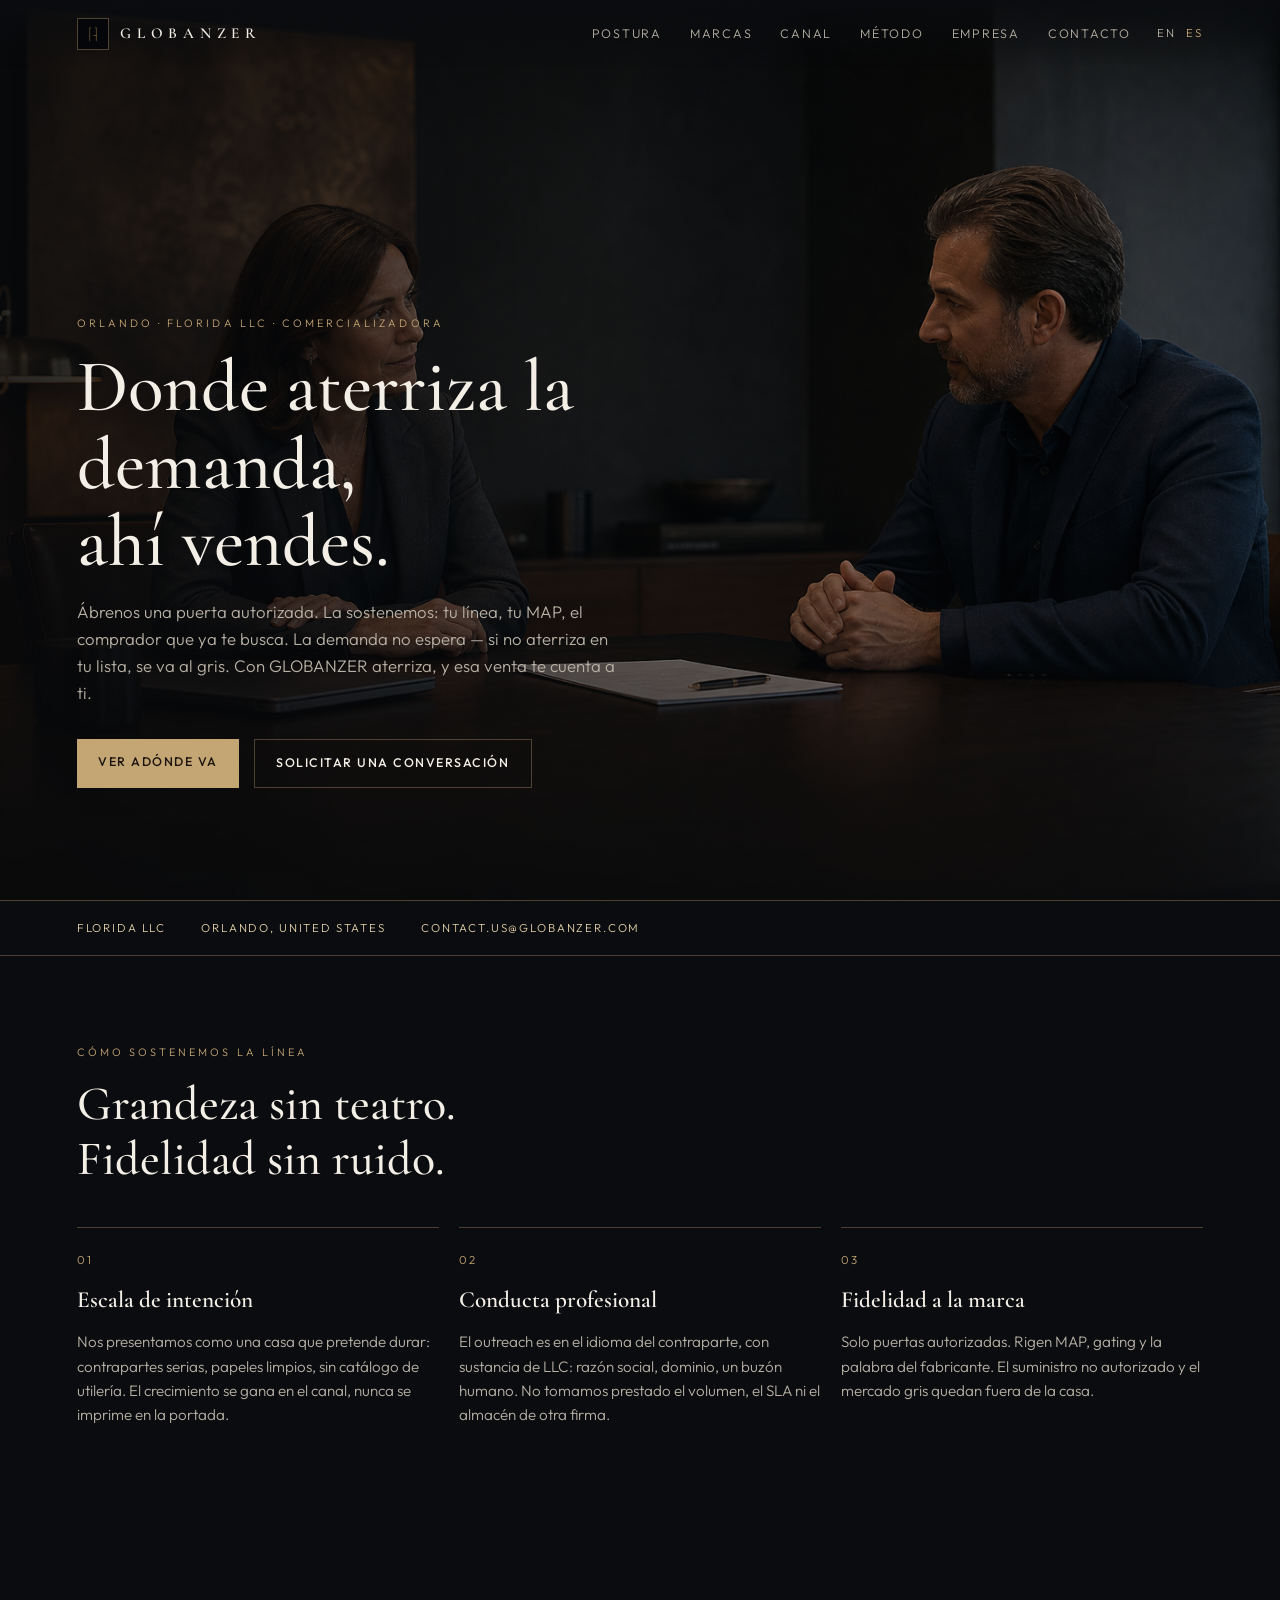
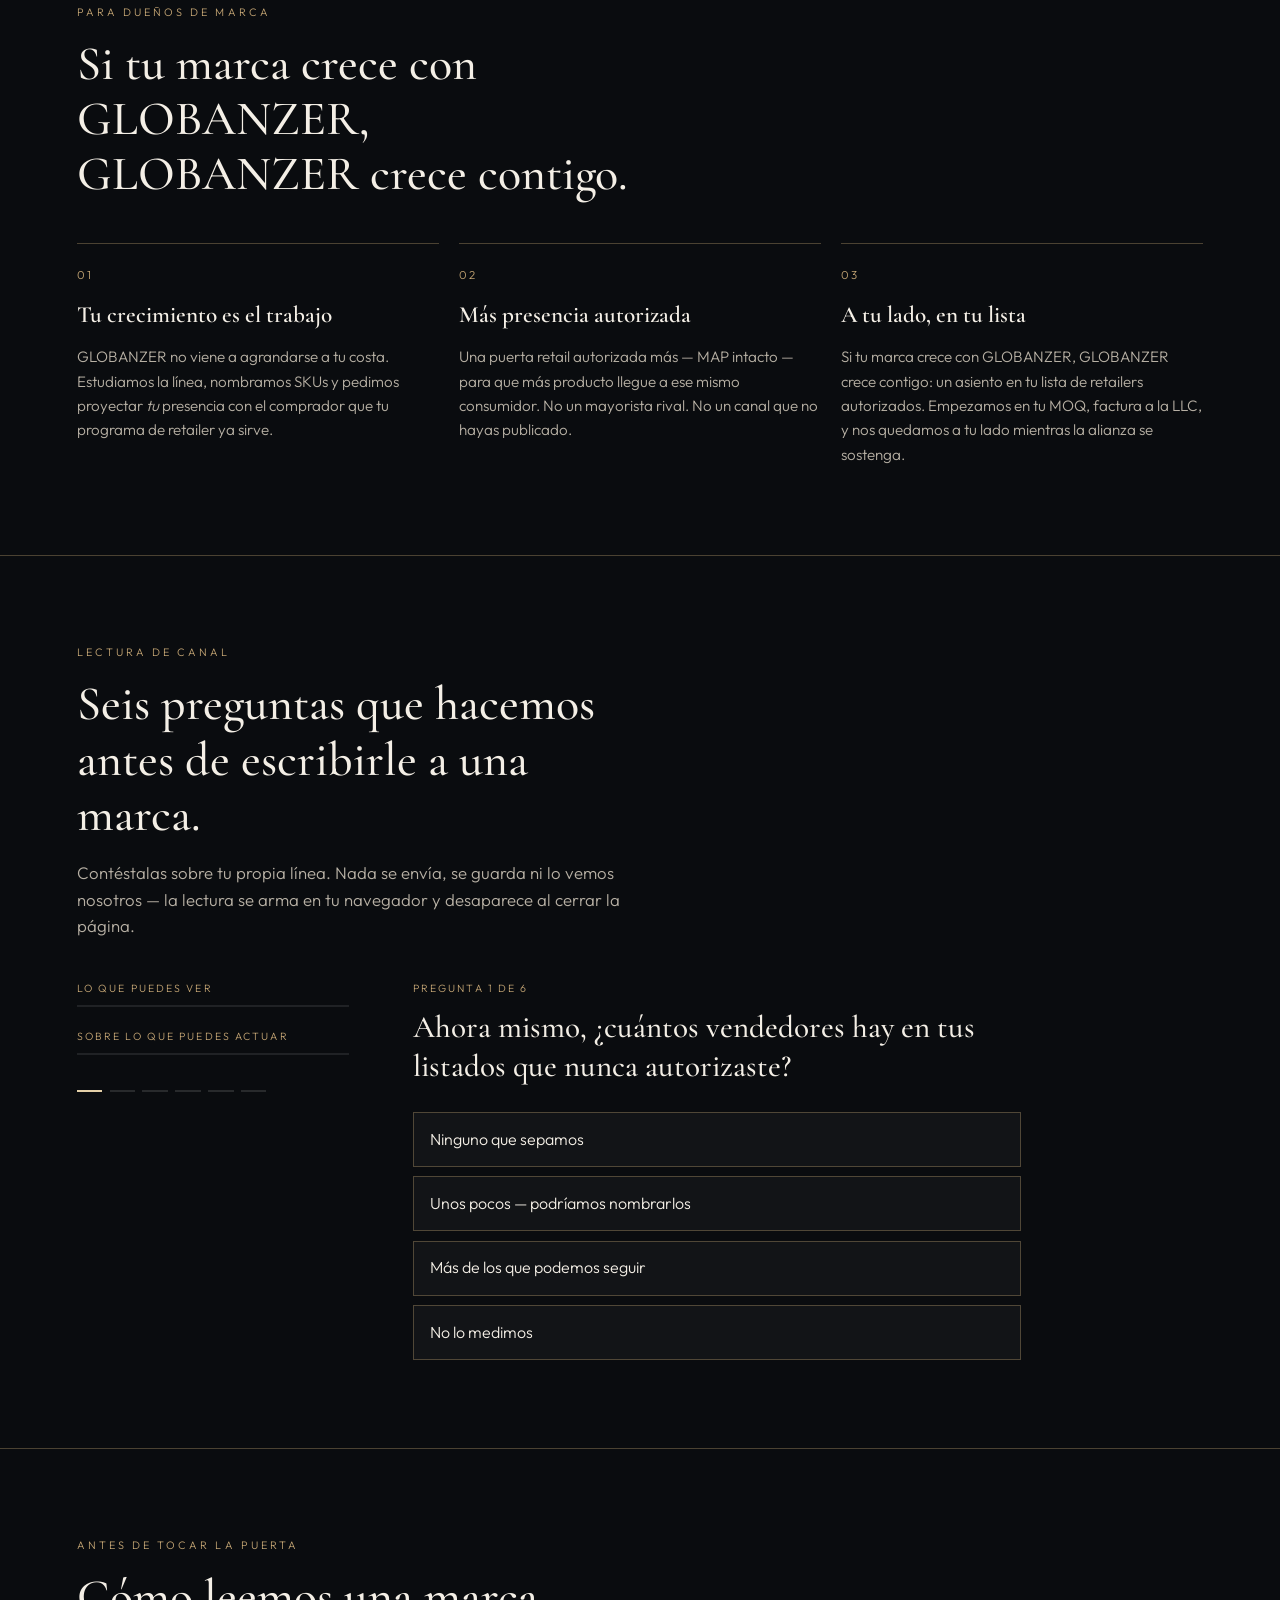
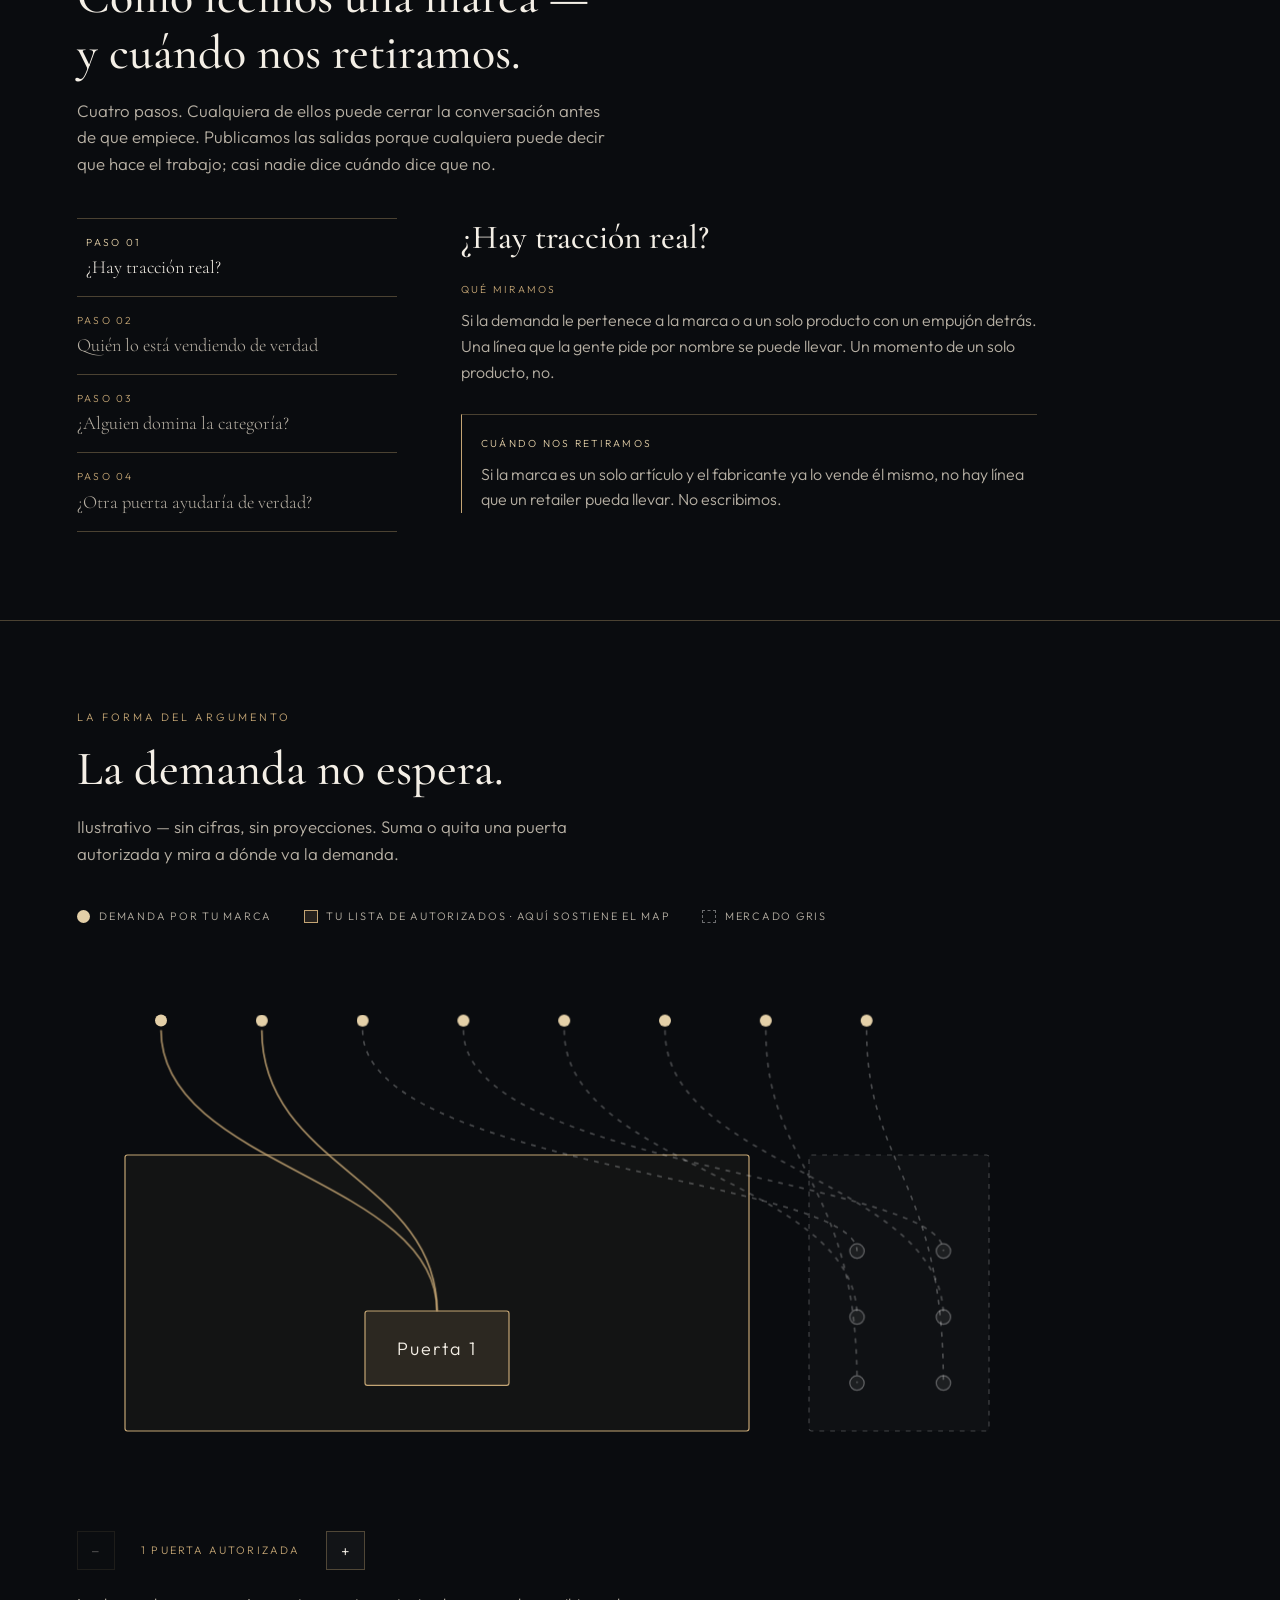
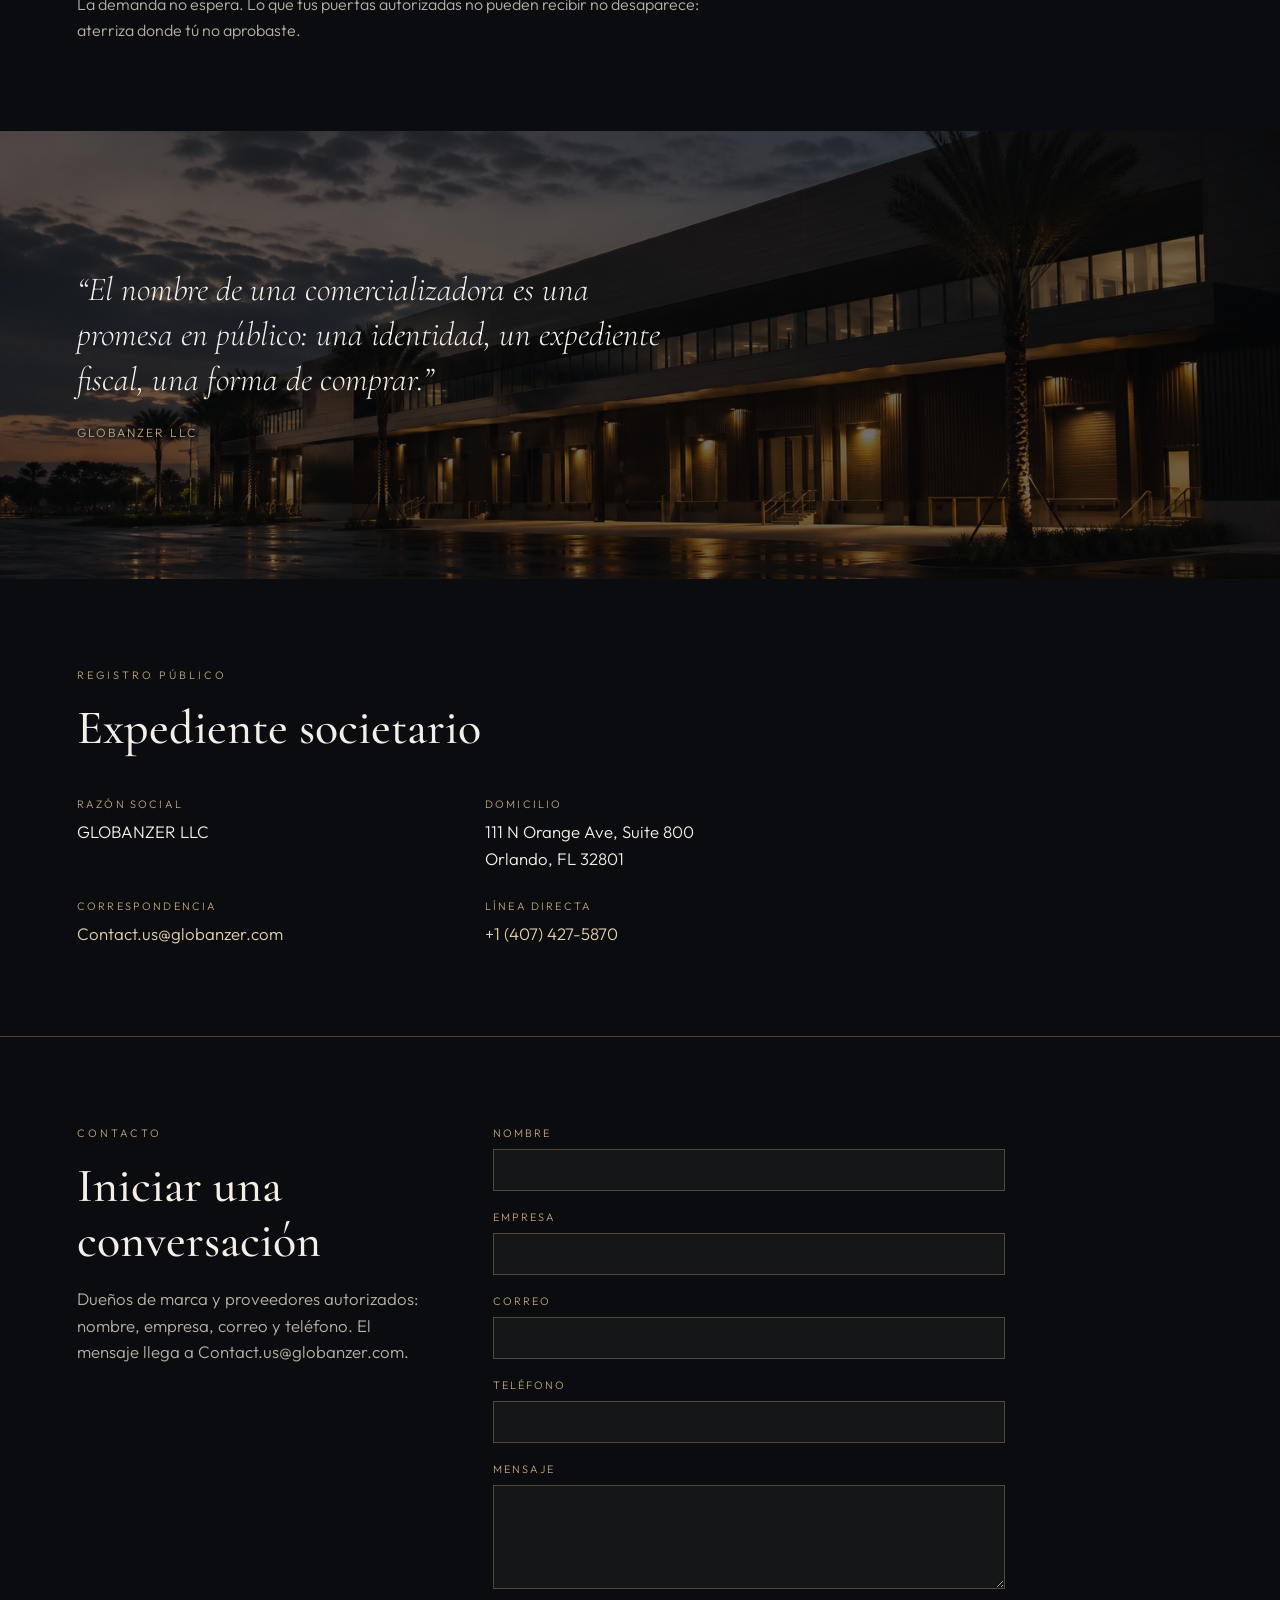
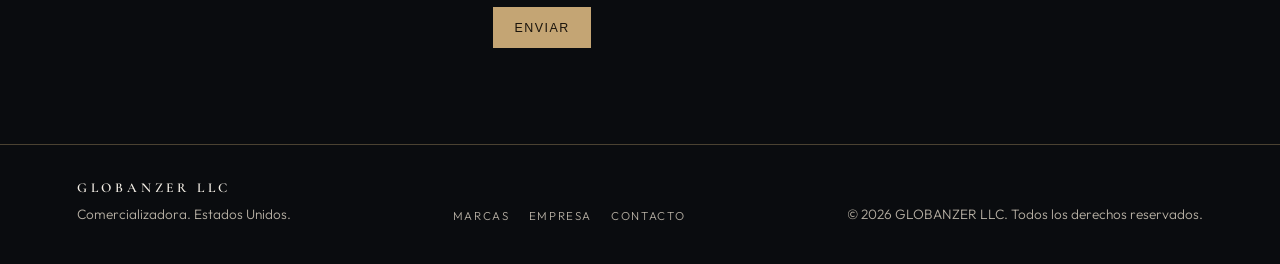
==== es/index.html @ 40801a16 "Replace warehouse hero with a meeting still. The first screen should read as an ally closing a deal," ====
<!DOCTYPE html>
<html lang="es">
<head>
  <meta charset="utf-8" />
  <meta name="viewport" content="width=device-width, initial-scale=1" />
  <title>GLOBANZER LLC — Donde aterriza la demanda, ahí vendes</title>
  <meta name="description" content="Donde aterriza la demanda, ahí vendes. GLOBANZER es una puerta autorizada — MAP intacto — para que esa demanda te cuente a ti. Orlando." />
  <link rel="canonical" href="https://globanzer.com/es/" />
  <meta property="og:title" content="GLOBANZER LLC — Donde aterriza la demanda, ahí vendes" />
  <meta property="og:description" content="La demanda que no aterriza autorizada se va al gris. GLOBANZER es esa puerta. MAP. Orlando." />
  <meta property="og:url" content="https://globanzer.com/es/" />
  <meta property="og:image" content="https://globanzer.com/assets/globanzer-hero-alianza-16x9.png" />
  <meta property="og:type" content="website" />
  <meta name="theme-color" content="#0a0c0f" />
  <link rel="preconnect" href="https://fonts.googleapis.com" />
  <link rel="preconnect" href="https://fonts.gstatic.com" crossorigin />
  <link href="https://fonts.googleapis.com/css2?family=Cormorant+Garamond:ital,wght@0,500;0,600;1,500&family=Outfit:wght@300;400;500;600&display=swap" rel="stylesheet" />
  <link rel="alternate" hreflang="en" href="/" />
  <link rel="alternate" hreflang="es" href="/es/" />
  <link rel="icon" href="../assets/logo-mark.png" type="image/png" />
  <link rel="stylesheet" href="../styles.css" />
  <script type="application/ld+json">
  {"@context":"https://schema.org","@type":"Organization","name":"GLOBANZER LLC","url":"https://globanzer.com","email":"Contact.us@globanzer.com","telephone":"+1-407-427-5870","address":{"@type":"PostalAddress","streetAddress":"111 N Orange Ave, Suite 800","addressLocality":"Orlando","addressRegion":"FL","postalCode":"32801","addressCountry":"US"}}
  </script>
</head>
<body>
  <a class="skip" href="#partners">Ir a marcas</a>
  <header class="nav">
    <a class="brand" href="#top">
      <img src="../assets/logo-mark.png" alt="Emblema portal GLOBANZER" width="36" height="36" />
      <span>GLOBANZER</span>
    </a>
    <div class="nav-right">
      <nav class="nav-links">
        <a href="#stance">Postura</a>
        <a href="#partners">Marcas</a>
        <a href="#channel">Canal</a>
        <a href="#method">Método</a>
        <a href="#file">Empresa</a>
        <a href="#inquire">Contacto</a>
      </nav>
      <nav class="langs" aria-label="Idioma">
        <a href="/">EN</a>
        <a href="/es/" aria-current="page">ES</a>
      </nav>
    </div>
  </header>

  <section class="hero" id="top">
    <div class="hero-veil"></div>
    <div class="hero-inner">
      <p class="eyebrow">Orlando · Florida LLC · Comercializadora</p>
      <h1>Donde aterriza la demanda,<br />ahí vendes.</h1>
      <p class="lede">
        Ábrenos una puerta autorizada. La sostenemos: tu línea, tu MAP, el comprador que ya te busca.
        La demanda no espera — si no aterriza en tu lista, se va al gris. Con GLOBANZER aterriza, y esa venta te cuenta a ti.
      </p>
      <div class="hero-actions">
        <a class="btn" href="#doors">Ver adónde va</a>
        <a class="btn-ghost" href="#inquire">Solicitar una conversación</a>
      </div>
    </div>
  </section>

  <section class="ribbon">
    <span>Florida LLC</span>
    <span>Orlando, United States</span>
    <span>Contact.us@globanzer.com</span>
  </section>

  <section class="stance" id="stance">
    <header class="section-head">
      <p class="eyebrow">Cómo sostenemos la línea</p>
      <h2>Grandeza sin teatro.<br />Fidelidad sin ruido.</h2>
    </header>
    <div class="pillars">
      <article>
        <p class="num">01</p>
        <h3>Escala de intención</h3>
        <p>Nos presentamos como una casa que pretende durar: contrapartes serias, papeles limpios, sin catálogo de utilería. El crecimiento se gana en el canal, nunca se imprime en la portada.</p>
      </article>
      <article>
        <p class="num">02</p>
        <h3>Conducta profesional</h3>
        <p>El outreach es en el idioma del contraparte, con sustancia de LLC: razón social, dominio, un buzón humano. No tomamos prestado el volumen, el SLA ni el almacén de otra firma.</p>
      </article>
      <article>
        <p class="num">03</p>
        <h3>Fidelidad a la marca</h3>
        <p>Solo puertas autorizadas. Rigen MAP, gating y la palabra del fabricante. El suministro no autorizado y el mercado gris quedan fuera de la casa.</p>
      </article>
    </div>
  </section>

  <section class="stance" id="partners">
    <header class="section-head">
      <p class="eyebrow">Para dueños de marca</p>
      <h2>Si tu marca crece con GLOBANZER,<br />GLOBANZER crece contigo.</h2>
    </header>
    <div class="pillars">
      <article>
        <p class="num">01</p>
        <h3>Tu crecimiento es el trabajo</h3>
        <p>GLOBANZER no viene a agrandarse a tu costa. Estudiamos la línea, nombramos SKUs y pedimos proyectar <em>tu</em> presencia con el comprador que tu programa de retailer ya sirve.</p>
      </article>
      <article>
        <p class="num">02</p>
        <h3>Más presencia autorizada</h3>
        <p>Una puerta retail autorizada más — MAP intacto — para que más producto llegue a ese mismo consumidor. No un mayorista rival. No un canal que no hayas publicado.</p>
      </article>
      <article>
        <p class="num">03</p>
        <h3>A tu lado, en tu lista</h3>
        <p>Si tu marca crece con GLOBANZER, GLOBANZER crece contigo: un asiento en tu lista de retailers autorizados. Empezamos en tu MOQ, factura a la LLC, y nos quedamos a tu lado mientras la alianza se sostenga.</p>
      </article>
    </div>
  </section>

  <section class="diag" id="channel">
    <header class="section-head">
      <p class="eyebrow">Lectura de canal</p>
      <h2>Seis preguntas que hacemos<br />antes de escribirle a una marca.</h2>
      <p class="lede">Contéstalas sobre tu propia línea. Nada se envía, se guarda ni lo vemos nosotros — la lectura se arma en tu navegador y desaparece al cerrar la página.</p>
    </header>
    <div class="diag-shell" data-diag aria-live="polite"></div>
  </section>

  <section class="steps" id="method">
    <header class="section-head">
      <p class="eyebrow">Antes de tocar la puerta</p>
      <h2>Cómo leemos una marca —<br />y cuándo nos retiramos.</h2>
      <p class="lede">Cuatro pasos. Cualquiera de ellos puede cerrar la conversación antes de que empiece. Publicamos las salidas porque cualquiera puede decir que hace el trabajo; casi nadie dice cuándo dice que no.</p>
    </header>
    <div class="steps-shell" data-steps></div>
  </section>

  <section class="doors" id="doors">
    <header class="section-head">
      <p class="eyebrow">La forma del argumento</p>
      <h2>La demanda no espera.</h2>
      <p class="lede">Ilustrativo — sin cifras, sin proyecciones. Suma o quita una puerta autorizada y mira a dónde va la demanda.</p>
    </header>
    <div class="doors-shell" data-doors></div>
  </section>

  <section class="campus">
    <div class="campus-veil"></div>
    <blockquote>
      <p>“El nombre de una comercializadora es una promesa en público: una identidad, un expediente fiscal, una forma de comprar.”</p>
      <cite>GLOBANZER LLC</cite>
    </blockquote>
  </section>

  <section class="file" id="file">
    <header class="section-head">
      <p class="eyebrow">Registro público</p>
      <h2>Expediente societario</h2>
    </header>
    <dl>
      <div><dt>Razón social</dt><dd>GLOBANZER LLC</dd></div>
      <div><dt>Domicilio</dt><dd>111 N Orange Ave, Suite 800<br />Orlando, FL 32801</dd></div>
      <div><dt>Correspondencia</dt><dd><a href="mailto:Contact.us@globanzer.com">Contact.us@globanzer.com</a></dd></div>
      <div><dt>Línea directa</dt><dd><a href="tel:+14074275870">+1 (407) 427-5870</a></dd></div>
    </dl>
  </section>

  <section class="inquire" id="inquire">
    <div class="inquire-grid">
      <header class="section-head">
        <p class="eyebrow">Contacto</p>
        <h2>Iniciar una conversación</h2>
        <p class="lede">Dueños de marca y proveedores autorizados: nombre, empresa, correo y teléfono. El mensaje llega a Contact.us@globanzer.com.</p>
      </header>
      <form id="inquire-form" data-sending="Enviando…" data-ok="Recibido. Respondemos desde Contact.us@globanzer.com." data-err="No se pudo enviar. Escribe a Contact.us@globanzer.com.">
        <label>Nombre <input type="text" name="name" required autocomplete="name" /></label>
        <label>Empresa <input type="text" name="company" autocomplete="organization" /></label>
        <label>Correo <input type="email" name="email" required autocomplete="email" /></label>
        <label>Teléfono <input type="tel" name="phone" autocomplete="tel" /></label>
        <label>Mensaje <textarea name="message" rows="4"></textarea></label>
        <input class="hp" type="text" name="_gotcha" tabindex="-1" autocomplete="off" />
        <button class="btn" type="submit">Enviar</button>
        <p id="inquire-status" hidden></p>
      </form>
    </div>
  </section>

  <footer>
    <div>
      <strong>GLOBANZER LLC</strong>
      <p>Comercializadora. Estados Unidos.</p>
    </div>
    <nav class="foot-links" aria-label="Pie">
      <a href="#partners">Marcas</a>
      <a href="#file">Empresa</a>
      <a href="#inquire">Contacto</a>
    </nav>
    <p class="copy">© 2026 GLOBANZER LLC. Todos los derechos reservados.</p>
  </footer>
  <script src="../assets/inquire.js"></script>
  <script src="../assets/channel.js"></script>
  <script src="../assets/method.js"></script>
</body>
</html>
---- styles.css ----
:root {
  --ink: #0a0c0f;
  --panel: rgba(12, 14, 18, 0.72);
  --text: #f4efe6;
  --muted: #b7b0a4;
  --gold: #c4a574;
  --gold-2: #e4d0a8;
  --hair: rgba(196, 165, 116, 0.35);
}
* { box-sizing: border-box; }
html { scroll-behavior: smooth; }
html, body { margin: 0; padding: 0; }
body {
  font-family: Outfit, system-ui, sans-serif;
  font-weight: 300;
  background: var(--ink);
  color: var(--text);
  line-height: 1.6;
}
a { color: var(--gold-2); text-decoration: none; }
.nav {
  position: fixed;
  inset: 0 0 auto;
  z-index: 20;
  display: flex;
  justify-content: space-between;
  align-items: center;
  padding: 1.1rem 6vw;
  background: linear-gradient(to bottom, rgba(10, 12, 15, 0.88), transparent);
}
.brand {
  display: flex;
  align-items: center;
  gap: 0.7rem;
  font-family: "Cormorant Garamond", serif;
  letter-spacing: 0.38em;
  font-size: 0.95rem;
  font-weight: 600;
  color: var(--text);
}
.brand img {
  width: 2rem;
  height: 2rem;
  object-fit: cover;
  border: 1px solid var(--hair);
}
.nav-links { display: flex; gap: 1.75rem; font-size: 0.78rem; letter-spacing: 0.14em; text-transform: uppercase; }
.nav-right { display: flex; align-items: center; gap: 1.6rem; }
.langs { display: flex; gap: 0.65rem; font-size: 0.72rem; letter-spacing: 0.18em; }
.langs a { color: var(--muted); }
.langs a[aria-current="page"] { color: var(--gold); }
.nav-links a { color: var(--muted); }
.nav-links a:hover { color: var(--text); }

.skip {
  position: absolute;
  left: -999px;
  top: 0.8rem;
  z-index: 40;
  padding: 0.5rem 0.8rem;
  background: var(--gold);
  color: #1a140c;
  font-size: 0.75rem;
  letter-spacing: 0.08em;
  text-transform: uppercase;
}
.skip:focus { left: 1rem; }
.btn:focus-visible, .btn-ghost:focus-visible, .nav-links a:focus-visible, .langs a:focus-visible {
  outline: 2px solid var(--gold);
  outline-offset: 3px;
}

.hero {
  min-height: 100vh;
  display: flex;
  align-items: flex-end;
  padding: 0 6vw 7rem;
  background:
    url("assets/globanzer-hero-alianza-16x9.png") center 28% / cover no-repeat;
  position: relative;
  overflow: hidden;
}
.hero-video {
  position: absolute;
  inset: 0;
  width: 100%;
  height: 100%;
  object-fit: cover;
  object-position: center 42%;
  z-index: 0;
}
.hero-veil {
  position: absolute;
  inset: 0;
  z-index: 1;
  background:
    linear-gradient(90deg, rgba(8, 9, 11, 0.88) 0%, rgba(8, 9, 11, 0.45) 48%, rgba(8, 9, 11, 0.2) 100%),
    linear-gradient(to top, rgba(8, 9, 11, 0.75) 0%, transparent 42%);
}
.hero-inner { position: relative; z-index: 1; max-width: 40rem; }
.eyebrow {
  font-size: 0.68rem;
  letter-spacing: 0.28em;
  text-transform: uppercase;
  color: var(--gold);
  margin: 0 0 1rem;
}
h1 {
  font-family: "Cormorant Garamond", serif;
  font-weight: 500;
  font-size: clamp(2.6rem, 6vw, 4.6rem);
  line-height: 1.05;
  margin: 0 0 1.2rem;
}
.lede { color: var(--muted); font-size: 1.05rem; max-width: 34rem; }
.hero-actions { display: flex; flex-wrap: wrap; gap: 0.9rem; margin-top: 2rem; }
.btn, .btn-ghost {
  display: inline-block;
  padding: 0.85rem 1.35rem;
  font-size: 0.78rem;
  letter-spacing: 0.12em;
  text-transform: uppercase;
  font-weight: 500;
}
.btn { background: var(--gold); color: #1a140c; }
.btn-ghost { border: 1px solid var(--hair); color: var(--text); }

.ribbon {
  display: flex;
  flex-wrap: wrap;
  gap: 0.6rem 2.2rem;
  padding: 1.1rem 6vw;
  border-top: 1px solid var(--hair);
  border-bottom: 1px solid var(--hair);
  font-size: 0.72rem;
  letter-spacing: 0.16em;
  text-transform: uppercase;
  color: var(--gold-2);
}

.stance, .file { padding: 5.5rem 6vw; }
.section-head { max-width: 36rem; margin-bottom: 2.5rem; }
.section-head h2 {
  font-family: "Cormorant Garamond", serif;
  font-weight: 500;
  font-size: clamp(2rem, 4vw, 3rem);
  line-height: 1.15;
  margin: 0.3rem 0 0;
}
.pillars {
  display: grid;
  grid-template-columns: repeat(3, 1fr);
  gap: 1.2rem;
}
.pillars article {
  border-top: 1px solid var(--hair);
  padding: 1.4rem 0 0;
}
.num { color: var(--gold); letter-spacing: 0.2em; font-size: 0.72rem; margin: 0 0 0.8rem; }
h3 {
  font-family: "Cormorant Garamond", serif;
  font-weight: 600;
  font-size: 1.45rem;
  margin: 0 0 0.7rem;
}
.pillars p:last-child { color: var(--muted); margin: 0; font-size: 0.95rem; }

.diag {
  padding: 5.5rem 6vw;
  border-top: 1px solid var(--hair);
}
.diag-shell {
  display: grid;
  grid-template-columns: minmax(13rem, 17rem) minmax(20rem, 38rem);
  gap: 2.5rem 4rem;
  align-items: start;
  max-width: 64rem;
}
.diag-meter + .diag-meter { margin-top: 1.3rem; }
.diag-meter-label {
  margin: 0 0 0.5rem;
  font-size: 0.66rem;
  letter-spacing: 0.2em;
  text-transform: uppercase;
  color: var(--gold);
}
.diag-meter-rail {
  height: 2px;
  background: rgba(255, 255, 255, 0.09);
  overflow: hidden;
}
.diag-meter-fill {
  display: block;
  height: 100%;
  width: 0;
  background: linear-gradient(90deg, var(--gold), var(--gold-2));
  transition: width 420ms ease;
}
.diag-rail { display: flex; gap: 0.45rem; margin-top: 2.2rem; }
.diag-tick {
  width: 1.6rem;
  height: 2px;
  background: rgba(255, 255, 255, 0.12);
  transition: background 260ms ease;
}
.diag-tick.is-done { background: var(--gold); }
.diag-tick.is-here { background: var(--gold-2); }
.diag-step {
  margin: 0 0 0.7rem;
  font-size: 0.66rem;
  letter-spacing: 0.2em;
  text-transform: uppercase;
  color: var(--gold);
}
.diag-step-2 { margin-top: 1.8rem; }
.diag-q {
  font-family: "Cormorant Garamond", serif;
  font-weight: 500;
  font-size: clamp(1.4rem, 2.6vw, 1.95rem);
  line-height: 1.25;
  margin: 0 0 1.6rem;
  outline: none;
}
.diag-q:focus-visible { outline: 2px solid var(--gold); outline-offset: 6px; }
.diag-options { display: flex; flex-direction: column; gap: 0.6rem; }
.diag-option {
  font: inherit;
  text-align: left;
  color: var(--text);
  background: rgba(255, 255, 255, 0.03);
  border: 1px solid var(--hair);
  padding: 0.85rem 1rem;
  cursor: pointer;
  transition: background 180ms ease, border-color 180ms ease, transform 180ms ease;
}
.diag-option:hover {
  background: rgba(196, 165, 116, 0.1);
  border-color: var(--gold);
  transform: translateX(3px);
}
.diag-option:focus-visible { outline: 2px solid var(--gold); outline-offset: 3px; }
.diag-option.is-picked { border-color: var(--gold); background: rgba(196, 165, 116, 0.14); }
.diag-back {
  font: inherit;
  margin-top: 1.5rem;
  padding: 0;
  background: none;
  border: 0;
  cursor: pointer;
  color: var(--muted);
  font-size: 0.72rem;
  letter-spacing: 0.16em;
  text-transform: uppercase;
}
.diag-back:hover { color: var(--gold-2); }
.diag-back:focus-visible { outline: 2px solid var(--gold); outline-offset: 4px; }
.diag-body { color: var(--muted); margin: 0; font-size: 1rem; }
.diag-closing {
  margin: 2rem 0 0;
  padding-top: 1.3rem;
  border-top: 1px solid var(--hair);
  color: var(--muted);
  font-size: 0.9rem;
}
.diag-mail { margin: 0.5rem 0 0; font-size: 0.9rem; }
.diag-read { animation: diag-in 420ms ease both; }
@keyframes diag-in {
  from { opacity: 0; transform: translateY(10px); }
  to { opacity: 1; transform: none; }
}

.steps, .doors {
  padding: 5.5rem 6vw;
  border-top: 1px solid var(--hair);
}
.steps-shell {
  display: grid;
  grid-template-columns: minmax(14rem, 20rem) minmax(20rem, 36rem);
  gap: 2.5rem 4rem;
  align-items: start;
  max-width: 64rem;
}
.steps-rail { display: flex; flex-direction: column; }
.step-pick {
  font: inherit;
  display: block;
  width: 100%;
  text-align: left;
  cursor: pointer;
  background: none;
  border: 0;
  border-top: 1px solid var(--hair);
  padding: 1rem 0.6rem 1rem 0;
  color: var(--muted);
  transition: color 180ms ease, padding-left 180ms ease;
}
.step-pick:last-child { border-bottom: 1px solid var(--hair); }
.step-pick:hover { color: var(--text); padding-left: 0.4rem; }
.step-pick:focus-visible { outline: 2px solid var(--gold); outline-offset: 2px; }
.step-pick.is-open { color: var(--text); padding-left: 0.6rem; }
.step-pick.is-open .step-n { color: var(--gold-2); }
.step-n {
  display: block;
  font-size: 0.64rem;
  letter-spacing: 0.22em;
  text-transform: uppercase;
  color: var(--gold);
  margin-bottom: 0.3rem;
}
.step-name {
  display: block;
  font-family: "Cormorant Garamond", serif;
  font-size: 1.15rem;
  line-height: 1.3;
}
.step-title {
  font-family: "Cormorant Garamond", serif;
  font-weight: 500;
  font-size: clamp(1.5rem, 2.8vw, 2.1rem);
  line-height: 1.2;
  margin: 0 0 1.5rem;
  outline: none;
}
.step-title:focus-visible { outline: 2px solid var(--gold); outline-offset: 6px; }
.step-label {
  margin: 0 0 0.6rem;
  font-size: 0.64rem;
  letter-spacing: 0.22em;
  text-transform: uppercase;
  color: var(--gold);
}
.step-body { margin: 0; color: var(--muted); font-size: 1rem; }
.step-exit {
  margin-top: 1.8rem;
  padding: 1.3rem 0 0 1.2rem;
  border-top: 1px solid var(--hair);
  border-left: 1px solid var(--gold);
}
.step-label-exit { color: var(--gold-2); }
.steps-panel { animation: diag-in 340ms ease both; }

.doors-shell { max-width: 60rem; }
.doors-stage { width: 100%; }
.doors-svg { width: 100%; height: auto; display: block; }
.doors-wall { fill: rgba(196, 165, 116, 0.05); stroke: var(--gold); stroke-width: 1; }
.doors-grey {
  fill: rgba(255, 255, 255, 0.02);
  stroke: rgba(255, 255, 255, 0.22);
  stroke-width: 1;
  stroke-dasharray: 4 5;
}
.doors-legend {
  display: flex;
  flex-wrap: wrap;
  gap: 0.5rem 2rem;
  margin-bottom: 1.6rem;
}
.doors-key {
  display: flex;
  align-items: center;
  gap: 0.55rem;
  margin: 0;
  font-size: 0.68rem;
  letter-spacing: 0.16em;
  text-transform: uppercase;
  color: var(--muted);
}
.doors-swatch { width: 0.85rem; height: 0.85rem; flex: none; }
.key-demand { border-radius: 50%; background: var(--gold-2); }
.key-wall { background: rgba(196, 165, 116, 0.14); border: 1px solid var(--gold); }
.key-grey { background: none; border: 1px dashed rgba(255, 255, 255, 0.4); }
.doors-door { fill: rgba(196, 165, 116, 0.14); stroke: var(--gold); stroke-width: 1; }
.doors-dt {
  fill: var(--text);
  font-family: Outfit, system-ui, sans-serif;
  font-size: 15px;
  letter-spacing: 1.6px;
}
.doors-mark { fill: var(--gold-2); }
.doors-landed {
  fill: rgba(255, 255, 255, 0.06);
  stroke: rgba(255, 255, 255, 0.34);
  stroke-width: 1;
}
.doors-flow {
  fill: none;
  stroke: var(--gold);
  stroke-width: 1.4;
  opacity: 0.85;
  animation: doors-in 420ms ease both;
}
.doors-flow-grey {
  stroke: rgba(255, 255, 255, 0.3);
  stroke-dasharray: 4 5;
  opacity: 1;
}
@keyframes doors-in {
  from { opacity: 0; }
  to { opacity: 0.85; }
}
.doors-controls { display: flex; align-items: center; gap: 1.1rem; margin-top: 1.8rem; }
.doors-btn {
  font: inherit;
  width: 2.4rem;
  height: 2.4rem;
  cursor: pointer;
  color: var(--text);
  background: rgba(255, 255, 255, 0.03);
  border: 1px solid var(--hair);
  line-height: 1;
}
.doors-btn:hover:not(:disabled) { background: rgba(196, 165, 116, 0.14); border-color: var(--gold); }
.doors-btn:focus-visible { outline: 2px solid var(--gold); outline-offset: 3px; }
.doors-btn:disabled { opacity: 0.3; cursor: default; }
.doors-readout {
  font-size: 0.68rem;
  letter-spacing: 0.2em;
  text-transform: uppercase;
  color: var(--gold);
  min-width: 11rem;
  text-align: center;
}
.doors-caption {
  margin: 1.4rem 0 0;
  max-width: 42rem;
  color: var(--muted);
  font-size: 1rem;
}

.campus {
  min-height: 28rem;
  display: flex;
  align-items: center;
  padding: 5rem 6vw;
  background: url("assets/campus-dusk.png") center / cover no-repeat;
  position: relative;
}
.campus-veil {
  position: absolute;
  inset: 0;
  background: rgba(8, 9, 11, 0.58);
}
.campus blockquote {
  position: relative;
  max-width: 38rem;
  margin: 0;
}
.campus p {
  font-family: "Cormorant Garamond", serif;
  font-style: italic;
  font-size: clamp(1.5rem, 3vw, 2.1rem);
  line-height: 1.35;
  margin: 0 0 1rem;
}
cite { color: var(--gold); font-style: normal; font-size: 0.75rem; letter-spacing: 0.16em; text-transform: uppercase; }

.file dl {
  display: grid;
  grid-template-columns: 1fr 1fr;
  gap: 1.6rem 3rem;
  margin: 0;
  max-width: 48rem;
}
.file dt {
  color: var(--gold);
  font-size: 0.68rem;
  letter-spacing: 0.2em;
  text-transform: uppercase;
  margin-bottom: 0.35rem;
}
.file dd { margin: 0; font-size: 1.05rem; }

.inquire {
  padding: 5.5rem 6vw 6rem;
  border-top: 1px solid var(--hair);
}
.inquire-grid {
  display: grid;
  grid-template-columns: minmax(16rem, 22rem) minmax(22rem, 32rem);
  gap: 2.5rem 4rem;
  align-items: start;
  max-width: 64rem;
}
.inquire form {
  display: flex;
  flex-direction: column;
  gap: 1.15rem;
  width: 100%;
  max-width: 32rem;
}
.inquire label {
  display: flex;
  flex-direction: column;
  align-items: stretch;
  gap: 0.4rem;
  width: 100%;
  font-size: 0.68rem;
  letter-spacing: 0.18em;
  text-transform: uppercase;
  color: var(--gold);
}
.inquire input, .inquire textarea {
  display: block;
  width: 100%;
  max-width: 100%;
  font: inherit;
  color: var(--text);
  background: rgba(255, 255, 255, 0.04);
  border: 1px solid var(--hair);
  padding: 0.7rem 0.8rem;
  letter-spacing: 0.02em;
  text-transform: none;
}
.inquire textarea { min-height: 6.5rem; resize: vertical; }
.inquire button { align-self: flex-start; cursor: pointer; border: 0; }
.inquire .hp { position: absolute; left: -9999px; width: 1px; height: 1px; overflow: hidden; }
#inquire-status { color: var(--gold-2); font-size: 0.9rem; margin: 0.4rem 0 0; }

footer {
  display: flex;
  justify-content: space-between;
  align-items: end;
  gap: 1rem;
  flex-wrap: wrap;
  padding: 2rem 6vw 2.4rem;
  border-top: 1px solid var(--hair);
  color: var(--muted);
  font-size: 0.85rem;
}
.foot-links { display: flex; gap: 1.2rem; font-size: 0.72rem; letter-spacing: 0.14em; text-transform: uppercase; }
.foot-links a { color: var(--muted); }
.foot-links a:hover { color: var(--text); }
footer strong {
  display: block;
  font-family: "Cormorant Garamond", serif;
  letter-spacing: 0.28em;
  color: var(--text);
  font-weight: 600;
  margin-bottom: 0.3rem;
}
footer p { margin: 0; }

@media (max-width: 860px) {
  .pillars, .file dl, .inquire-grid, .diag-shell, .steps-shell { grid-template-columns: 1fr; }
  .diag-tick { flex: 1; }
  .doors-readout { min-width: 0; flex: 1; }
  .doors-legend { flex-direction: column; gap: 0.55rem; }
  .doors-dt { font-size: 40px; letter-spacing: 0; }
  .nav { flex-wrap: wrap; gap: 0.55rem 1rem; }
  .nav-links {
    display: flex;
    flex-wrap: wrap;
    gap: 0.75rem 1.1rem;
    width: 100%;
    order: 3;
    font-size: 0.68rem;
  }
  .hero { min-height: 92vh; padding-bottom: 4.5rem; }
}
@media (prefers-reduced-motion: reduce) {
  html { scroll-behavior: auto; }
  .hero-video { display: none; }
  .diag-meter-fill, .diag-option, .diag-tick, .step-pick { transition: none; }
  .diag-read, .steps-panel, .doors-flow { animation: none; }
}
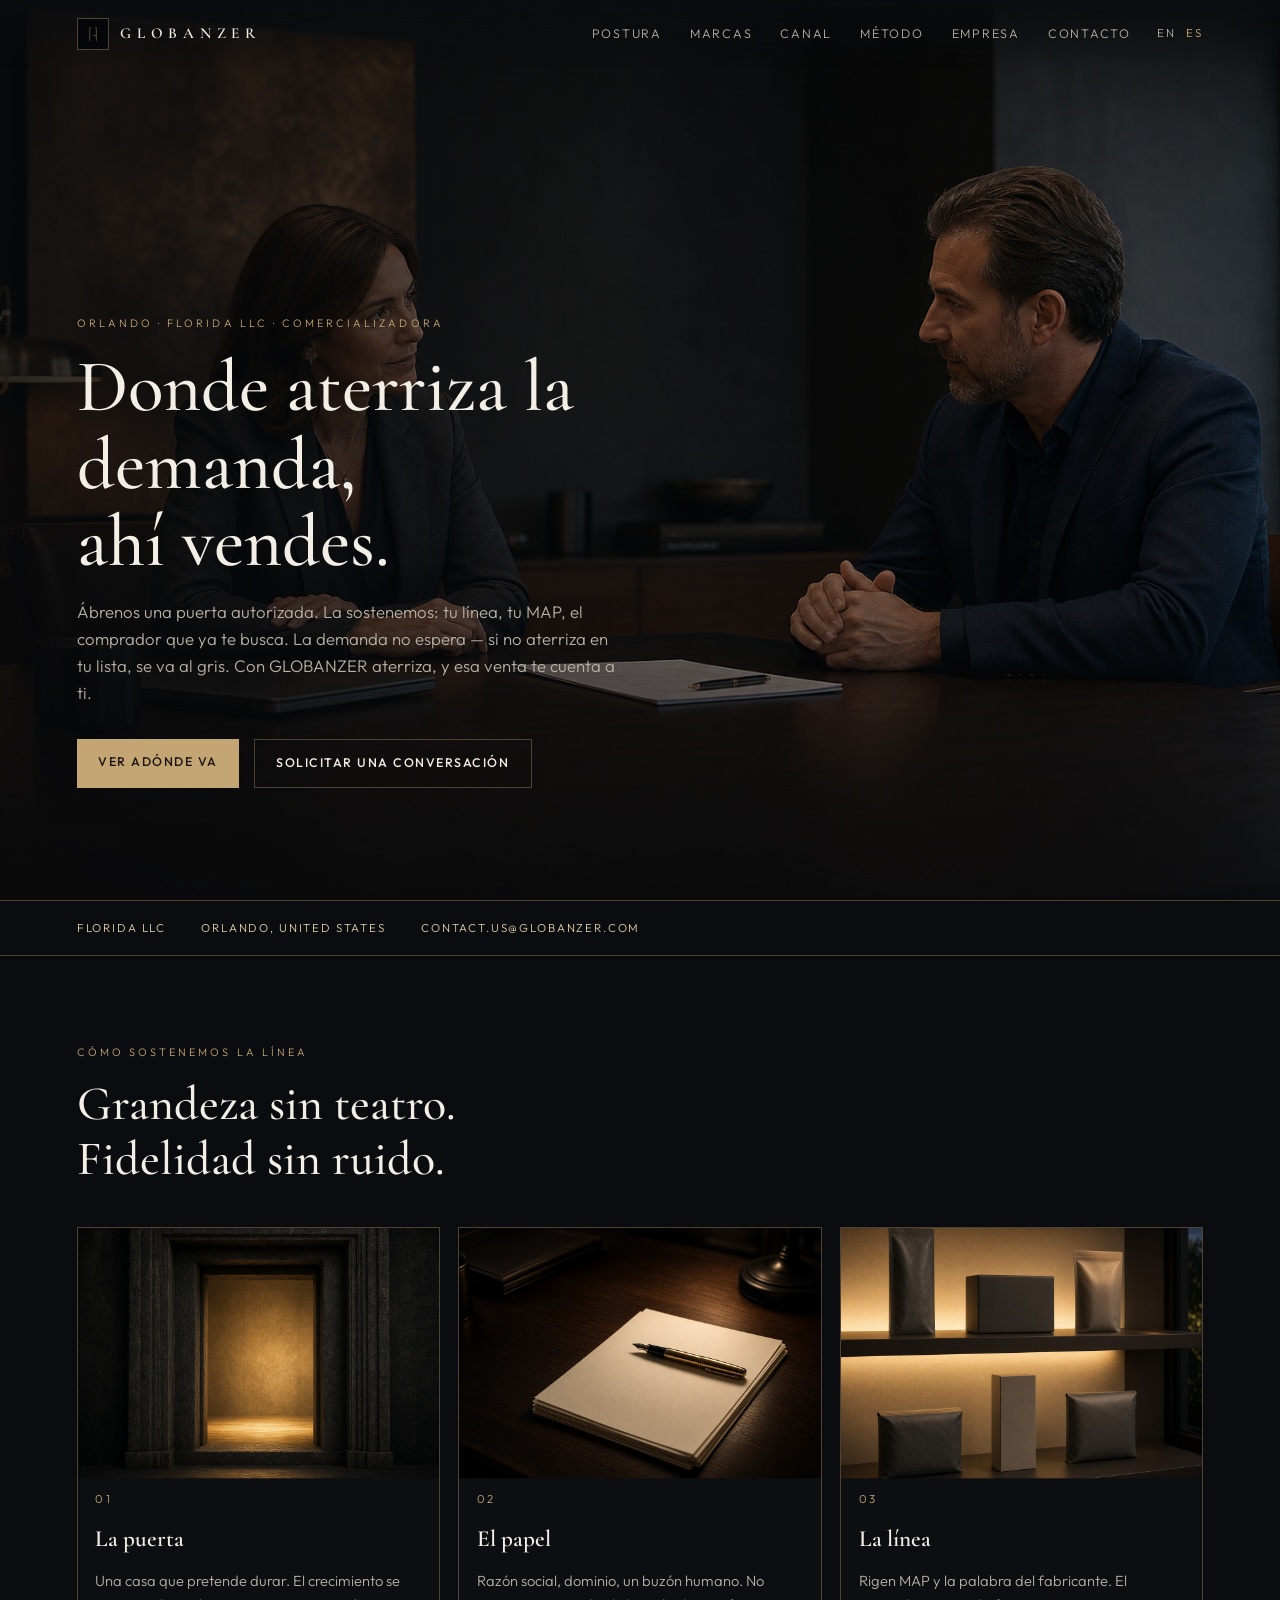
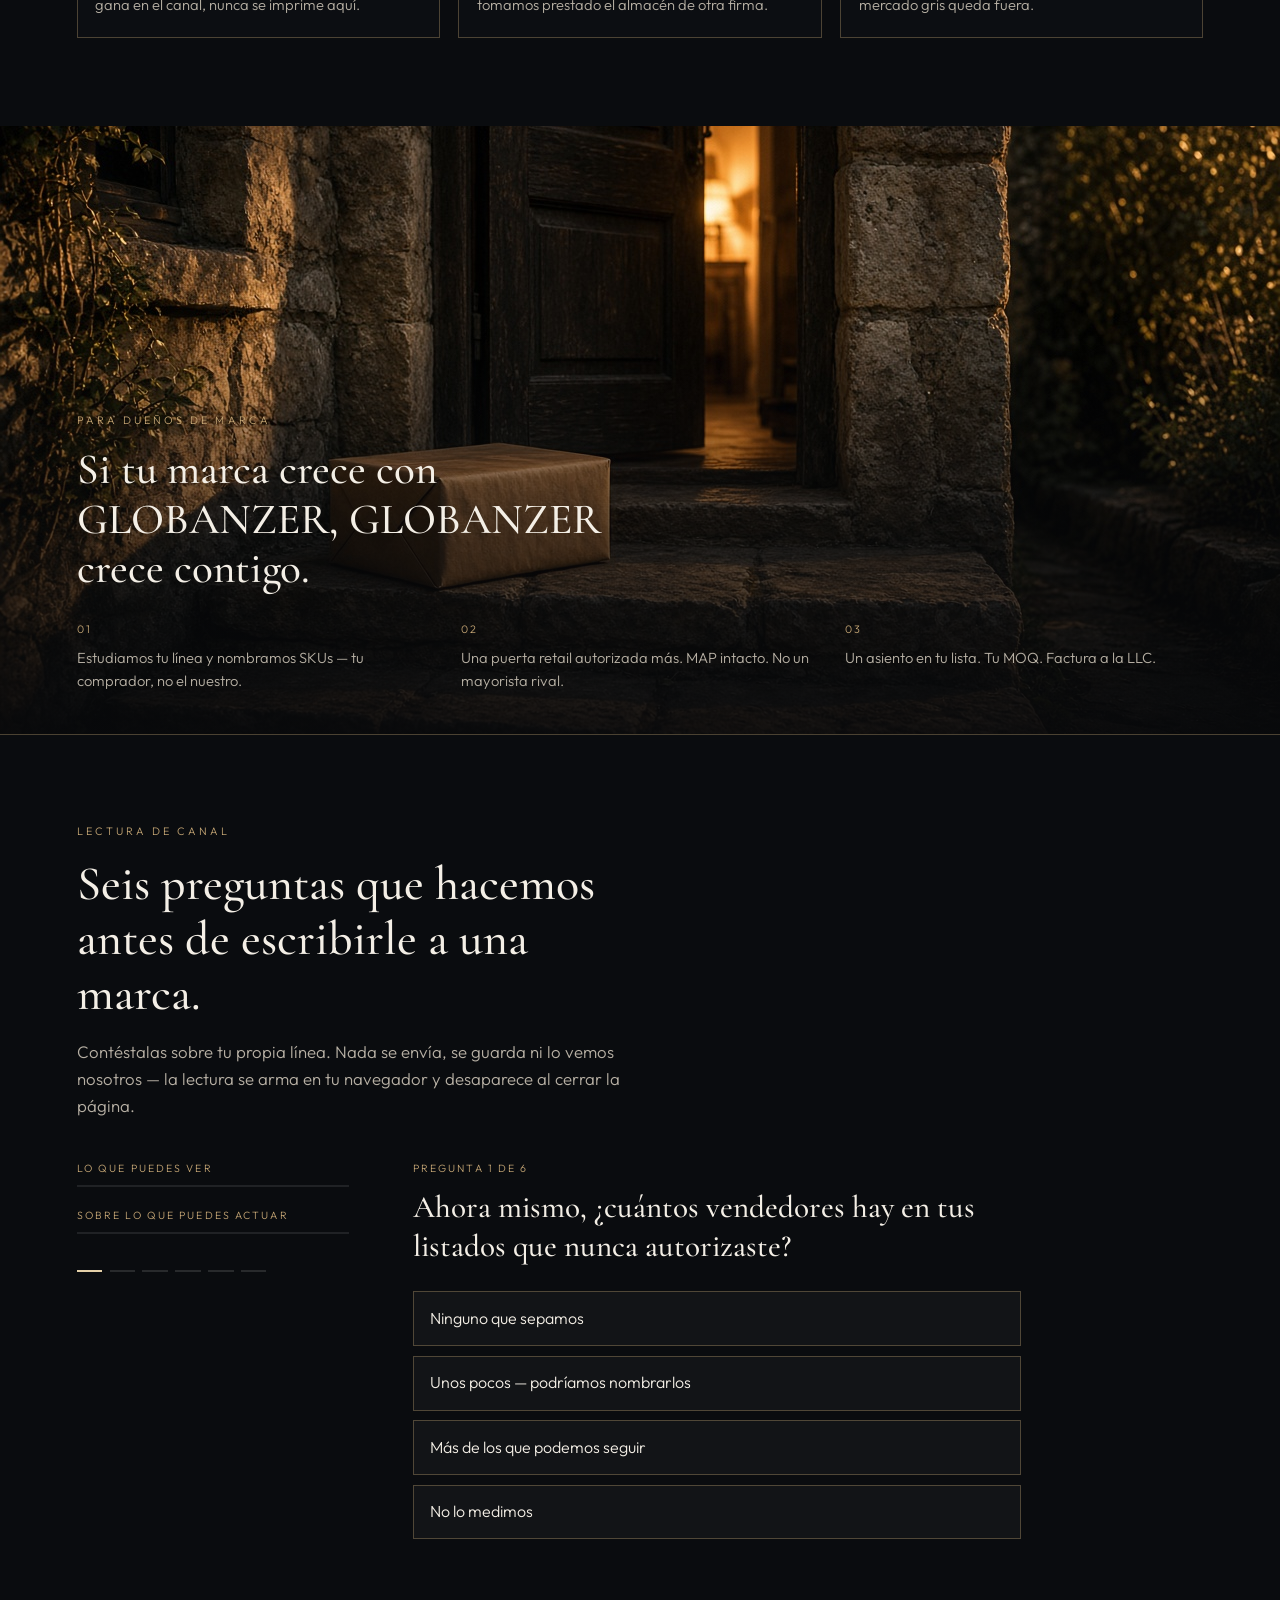
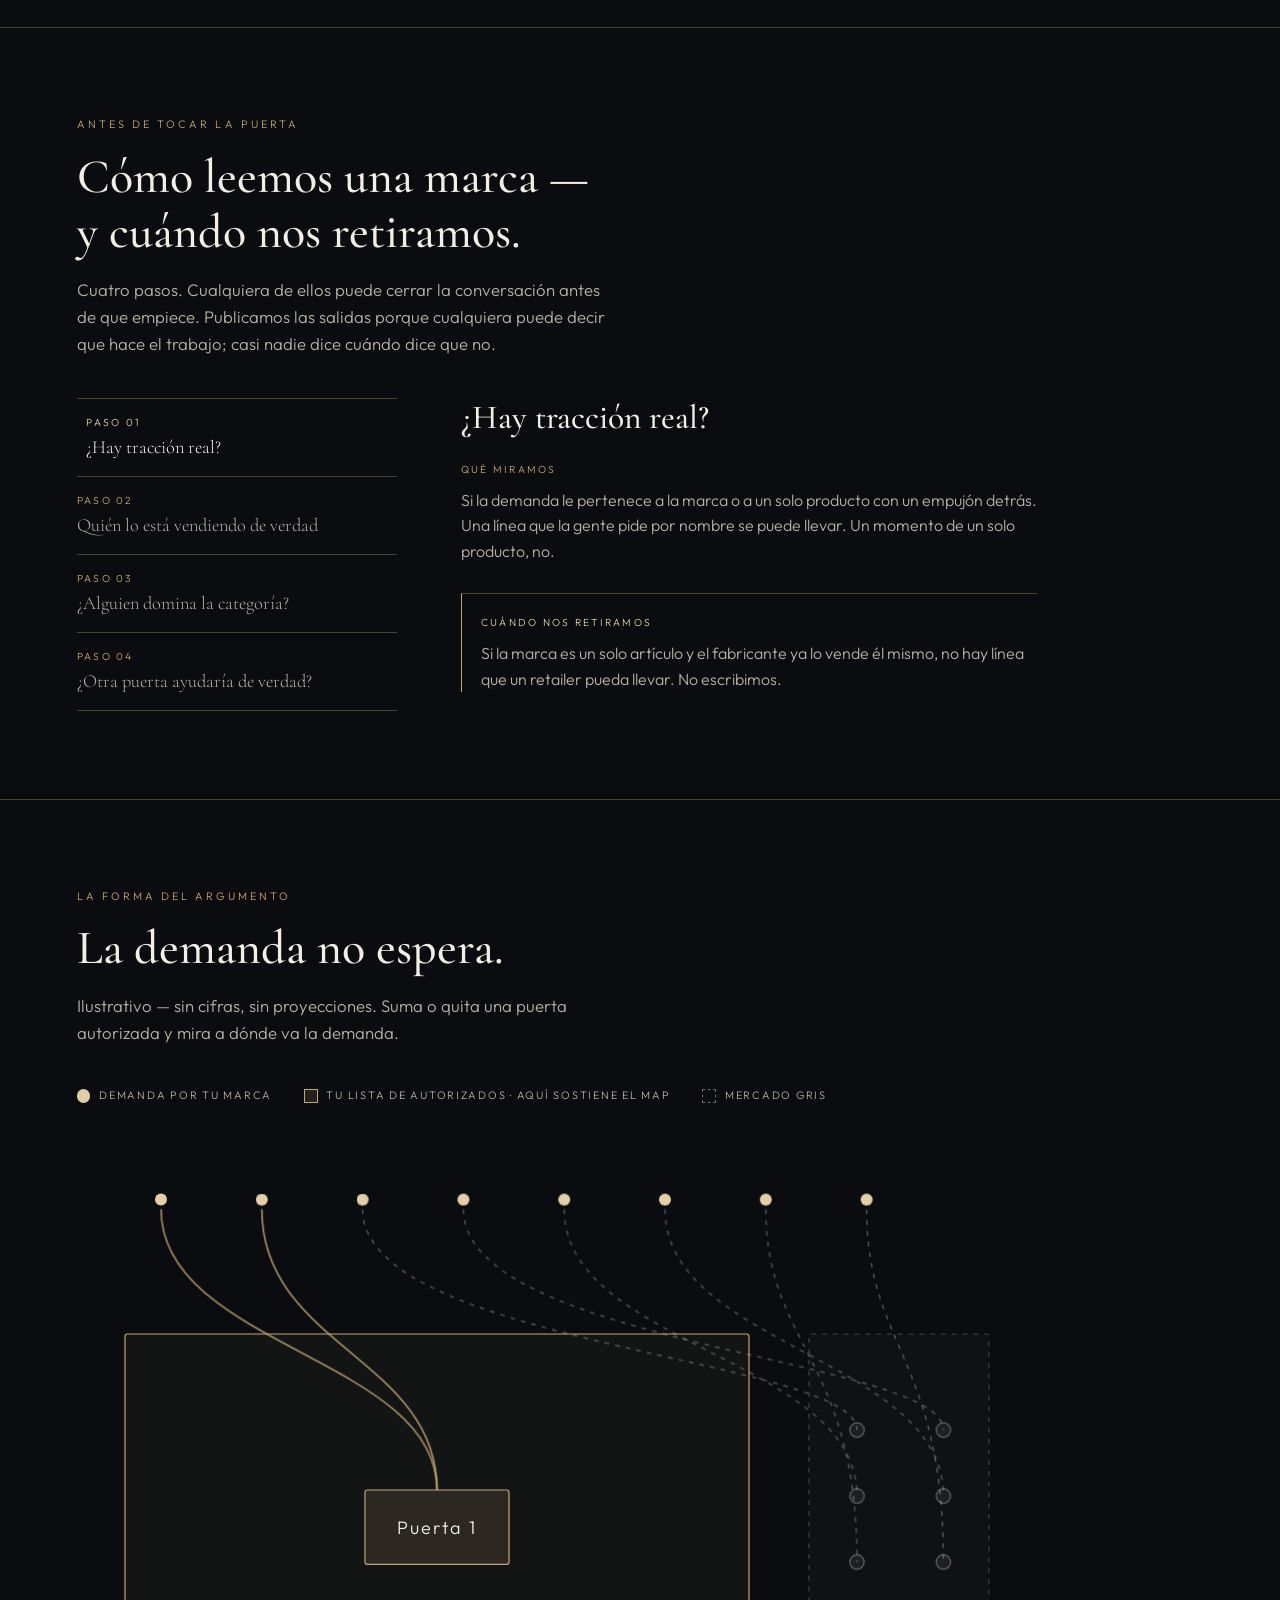
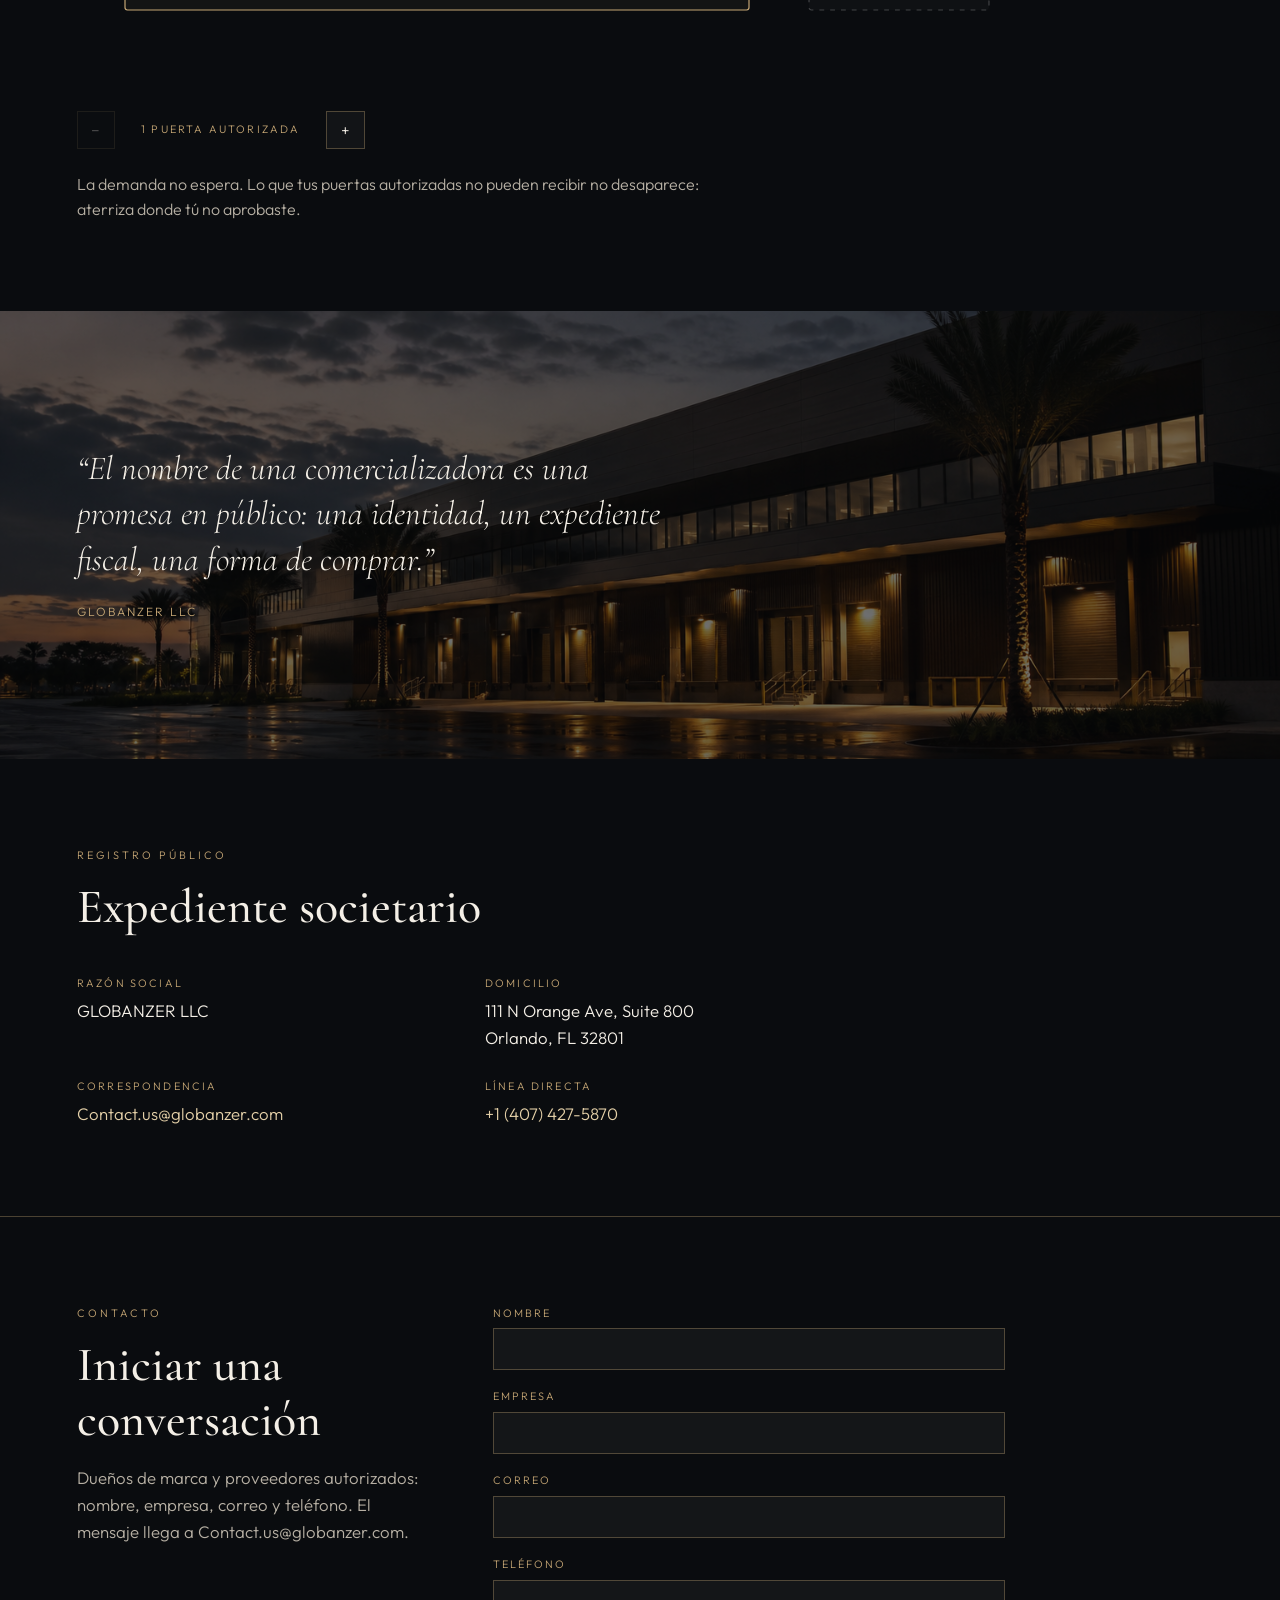
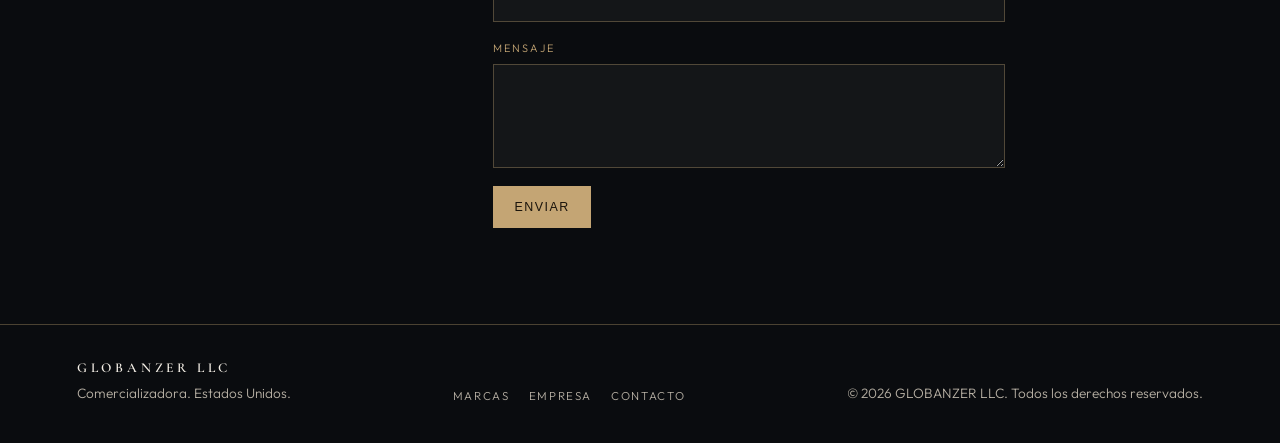
==== commit e8900bbe: "Replace manifesto columns with image frames and a demand bleed. Co-authored-by: Cursor <cursoragent@" ====
--- a/es/index.html
+++ b/es/index.html
@@ -73,47 +73,47 @@
       <p class="eyebrow">Cómo sostenemos la línea</p>
       <h2>Grandeza sin teatro.<br />Fidelidad sin ruido.</h2>
     </header>
-    <div class="pillars">
-      <article>
-        <p class="num">01</p>
-        <h3>Escala de intención</h3>
-        <p>Nos presentamos como una casa que pretende durar: contrapartes serias, papeles limpios, sin catálogo de utilería. El crecimiento se gana en el canal, nunca se imprime en la portada.</p>
+    <div class="frames">
+      <article class="frame">
+        <img class="frame-shot" src="../assets/globanzer-frame-door.png" alt="Un umbral autorizado — luz a través de un portal oscuro" width="1200" height="900" />
+        <div class="frame-cap">
+          <p class="num">01</p>
+          <h3>La puerta</h3>
+          <p>Una casa que pretende durar. El crecimiento se gana en el canal, nunca se imprime aquí.</p>
+        </div>
       </article>
-      <article>
-        <p class="num">02</p>
-        <h3>Conducta profesional</h3>
-        <p>El outreach es en el idioma del contraparte, con sustancia de LLC: razón social, dominio, un buzón humano. No tomamos prestado el volumen, el SLA ni el almacén de otra firma.</p>
+      <article class="frame">
+        <img class="frame-shot" src="../assets/globanzer-frame-paper.png" alt="Papel limpio en un escritorio quieto" width="1200" height="900" />
+        <div class="frame-cap">
+          <p class="num">02</p>
+          <h3>El papel</h3>
+          <p>Razón social, dominio, un buzón humano. No tomamos prestado el almacén de otra firma.</p>
+        </div>
       </article>
-      <article>
-        <p class="num">03</p>
-        <h3>Fidelidad a la marca</h3>
-        <p>Solo puertas autorizadas. Rigen MAP, gating y la palabra del fabricante. El suministro no autorizado y el mercado gris quedan fuera de la casa.</p>
+      <article class="frame">
+        <img class="frame-shot" src="../assets/globanzer-frame-line.png" alt="Una línea con precio, en orden" width="1200" height="900" />
+        <div class="frame-cap">
+          <p class="num">03</p>
+          <h3>La línea</h3>
+          <p>Rigen MAP y la palabra del fabricante. El mercado gris queda fuera.</p>
+        </div>
       </article>
     </div>
   </section>
 
-  <section class="stance" id="partners">
-    <header class="section-head">
-      <p class="eyebrow">Para dueños de marca</p>
-      <h2>Si tu marca crece con GLOBANZER,<br />GLOBANZER crece contigo.</h2>
-    </header>
-    <div class="pillars">
-      <article>
-        <p class="num">01</p>
-        <h3>Tu crecimiento es el trabajo</h3>
-        <p>GLOBANZER no viene a agrandarse a tu costa. Estudiamos la línea, nombramos SKUs y pedimos proyectar <em>tu</em> presencia con el comprador que tu programa de retailer ya sirve.</p>
-      </article>
-      <article>
-        <p class="num">02</p>
-        <h3>Más presencia autorizada</h3>
-        <p>Una puerta retail autorizada más — MAP intacto — para que más producto llegue a ese mismo consumidor. No un mayorista rival. No un canal que no hayas publicado.</p>
-      </article>
-      <article>
-        <p class="num">03</p>
-        <h3>A tu lado, en tu lista</h3>
-        <p>Si tu marca crece con GLOBANZER, GLOBANZER crece contigo: un asiento en tu lista de retailers autorizados. Empezamos en tu MOQ, factura a la LLC, y nos quedamos a tu lado mientras la alianza se sostenga.</p>
-      </article>
-    </div>
+  <section class="chapter" id="partners">
+    <figure class="chapter-bleed">
+      <img src="../assets/globanzer-chapter-demand.png" alt="La demanda llegando a la puerta del comprador" width="1920" height="1080" />
+      <figcaption>
+        <p class="eyebrow">Para dueños de marca</p>
+        <h2>Si tu marca crece con GLOBANZER, GLOBANZER crece contigo.</h2>
+        <ul class="chapter-lines">
+          <li><span>01</span> Estudiamos tu línea y nombramos SKUs — tu comprador, no el nuestro.</li>
+          <li><span>02</span> Una puerta retail autorizada más. MAP intacto. No un mayorista rival.</li>
+          <li><span>03</span> Un asiento en tu lista. Tu MOQ. Factura a la LLC.</li>
+        </ul>
+      </figcaption>
+    </figure>
   </section>
 
   <section class="diag" id="channel">
--- a/styles.css
+++ b/styles.css
@@ -164,6 +164,83 @@
   margin: 0 0 0.7rem;
 }
 .pillars p:last-child { color: var(--muted); margin: 0; font-size: 0.95rem; }
+
+.frames {
+  display: grid;
+  grid-template-columns: repeat(3, 1fr);
+  gap: 1.15rem;
+  align-items: stretch;
+}
+.frame {
+  border: 1px solid var(--hair);
+  background: #0c0e12;
+  overflow: hidden;
+  transition: transform 380ms cubic-bezier(0.22, 1, 0.36, 1), border-color 280ms ease;
+}
+.frame:hover {
+  transform: translateY(-10px) scale(1.035);
+  border-color: var(--gold);
+}
+.frame-shot {
+  display: block;
+  width: 100%;
+  height: 15.2rem;
+  object-fit: cover;
+  transform: scale(1.06);
+  transform-origin: center;
+  transition: transform 560ms cubic-bezier(0.22, 1, 0.36, 1);
+}
+.frame:hover .frame-shot { transform: scale(1.14); }
+.frame-cap { padding: 1.15rem 1.1rem 1.3rem; }
+.frame-cap p:last-child { color: var(--muted); margin: 0; font-size: 0.92rem; }
+
+.chapter { padding: 0; }
+.chapter-bleed {
+  position: relative;
+  margin: 0;
+}
+.chapter-bleed img {
+  display: block;
+  width: 100%;
+  height: min(78vh, 38rem);
+  object-fit: cover;
+  object-position: center 62%;
+}
+.chapter-bleed figcaption {
+  position: absolute;
+  inset: auto 0 0;
+  padding: 5.5rem 6vw 2.6rem;
+  background: linear-gradient(to top, rgba(8, 9, 11, 0.94) 0%, rgba(8, 9, 11, 0.55) 55%, transparent 100%);
+}
+.chapter-bleed h2 {
+  font-family: "Cormorant Garamond", serif;
+  font-weight: 500;
+  font-size: clamp(1.85rem, 3.6vw, 2.7rem);
+  line-height: 1.15;
+  margin: 0.35rem 0 0;
+  max-width: 36rem;
+}
+.chapter-lines {
+  display: grid;
+  grid-template-columns: repeat(3, 1fr);
+  gap: 1.1rem 1.6rem;
+  list-style: none;
+  margin: 1.7rem 0 0;
+  padding: 0;
+  max-width: 72rem;
+}
+.chapter-lines li {
+  color: var(--muted);
+  font-size: 0.92rem;
+  margin: 0;
+}
+.chapter-lines span {
+  display: block;
+  color: var(--gold);
+  letter-spacing: 0.2em;
+  font-size: 0.68rem;
+  margin-bottom: 0.45rem;
+}
 
 .diag {
   padding: 5.5rem 6vw;
@@ -541,7 +618,10 @@
 footer p { margin: 0; }
 
 @media (max-width: 860px) {
-  .pillars, .file dl, .inquire-grid, .diag-shell, .steps-shell { grid-template-columns: 1fr; }
+  .pillars, .frames, .chapter-lines, .file dl, .inquire-grid, .diag-shell, .steps-shell { grid-template-columns: 1fr; }
+  .frame-shot { height: 12.5rem; }
+  .chapter-bleed img { height: 22rem; }
+  .chapter-bleed figcaption { position: relative; inset: auto; padding: 1.6rem 6vw 2.2rem; background: var(--ink); }
   .diag-tick { flex: 1; }
   .doors-readout { min-width: 0; flex: 1; }
   .doors-legend { flex-direction: column; gap: 0.55rem; }
@@ -560,6 +640,8 @@
 @media (prefers-reduced-motion: reduce) {
   html { scroll-behavior: auto; }
   .hero-video { display: none; }
-  .diag-meter-fill, .diag-option, .diag-tick, .step-pick { transition: none; }
+  .diag-meter-fill, .diag-option, .diag-tick, .step-pick, .frame, .frame-shot { transition: none; }
+  .frame:hover { transform: none; }
+  .frame-shot, .frame:hover .frame-shot { transform: none; }
   .diag-read, .steps-panel, .doors-flow { animation: none; }
 }
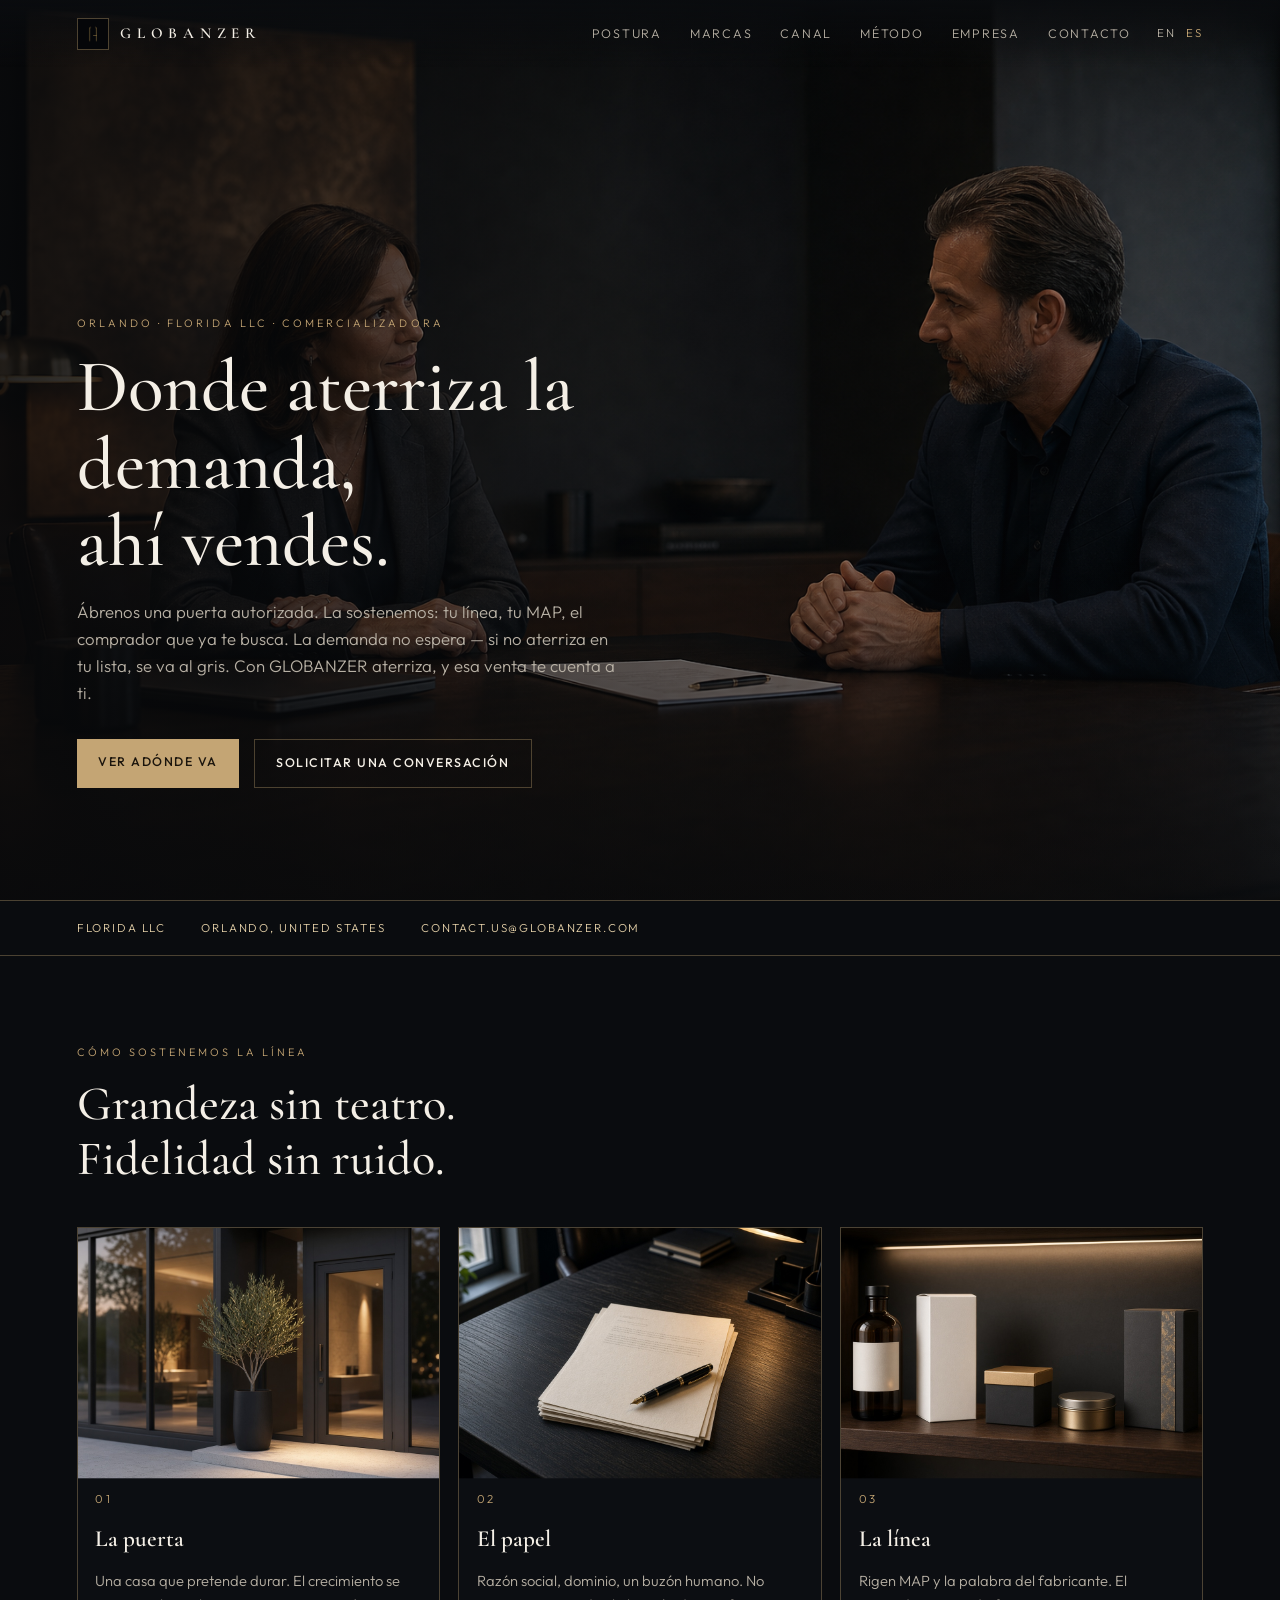
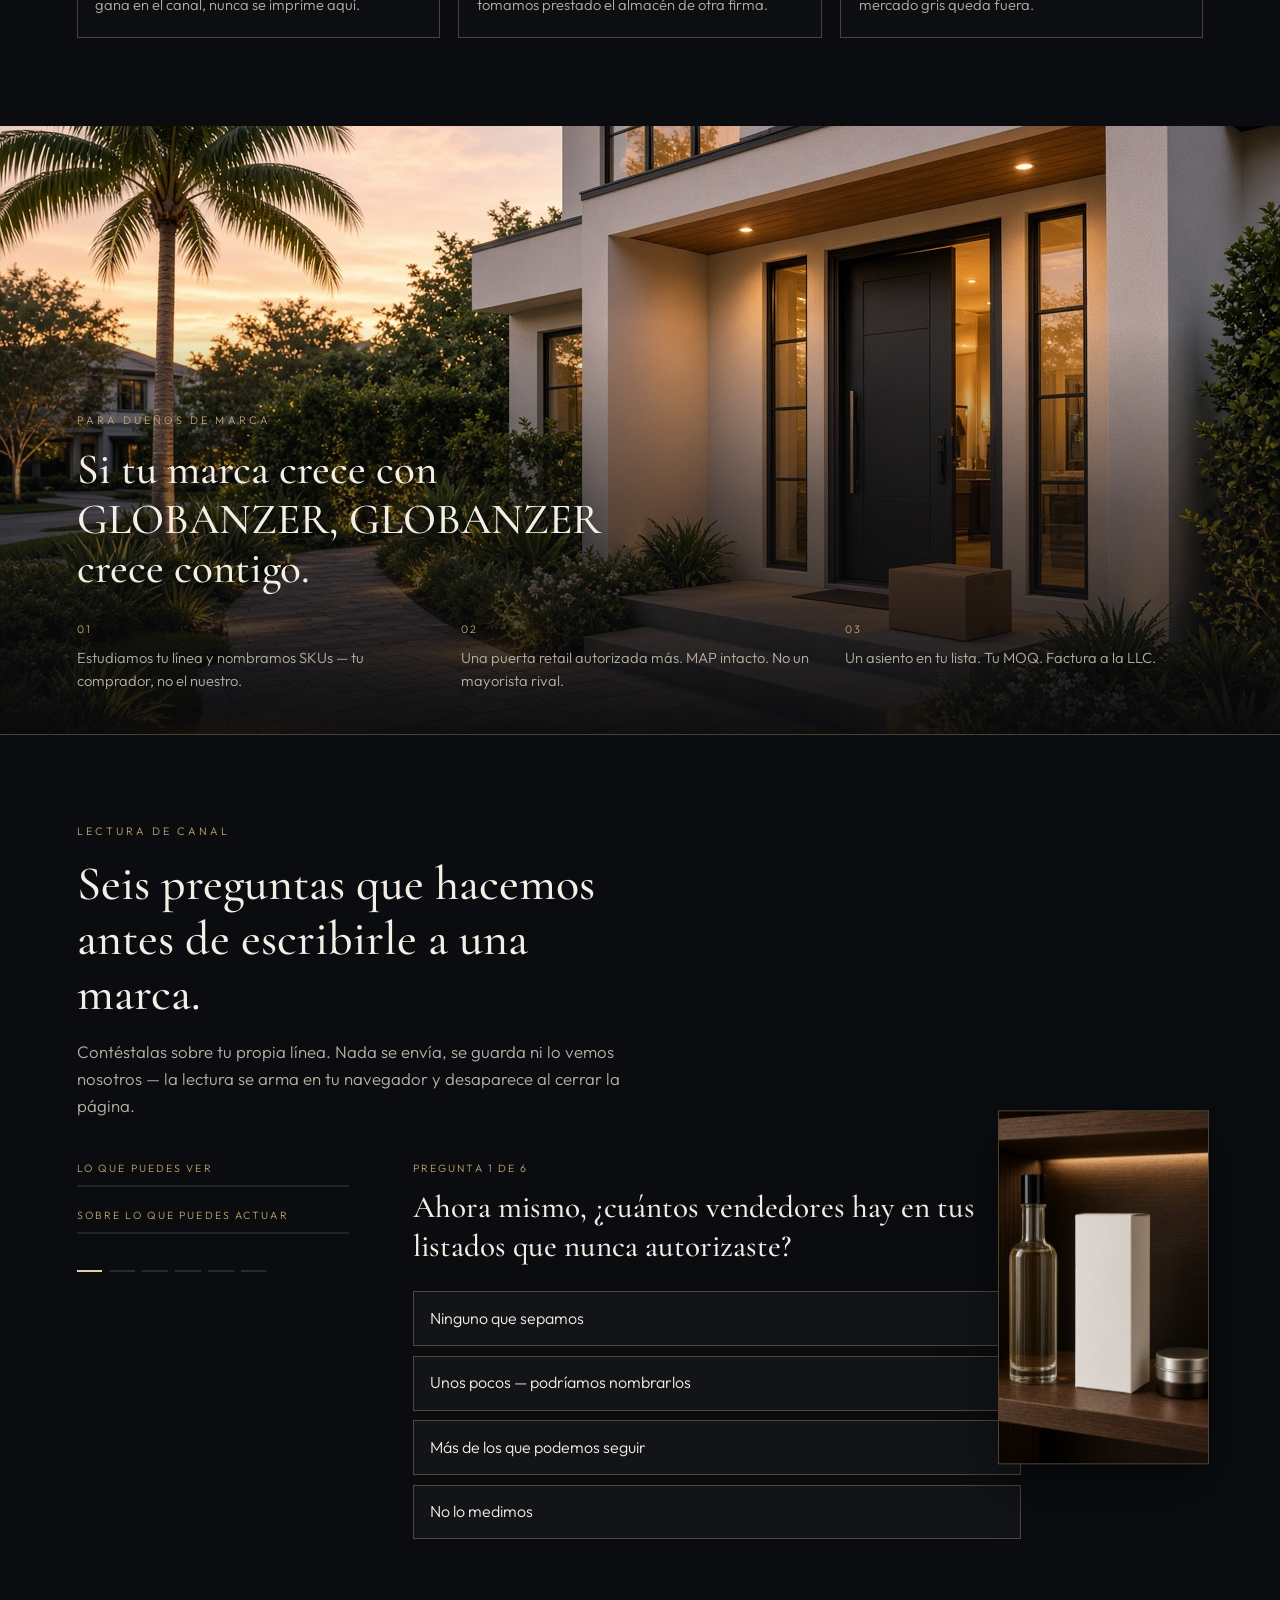
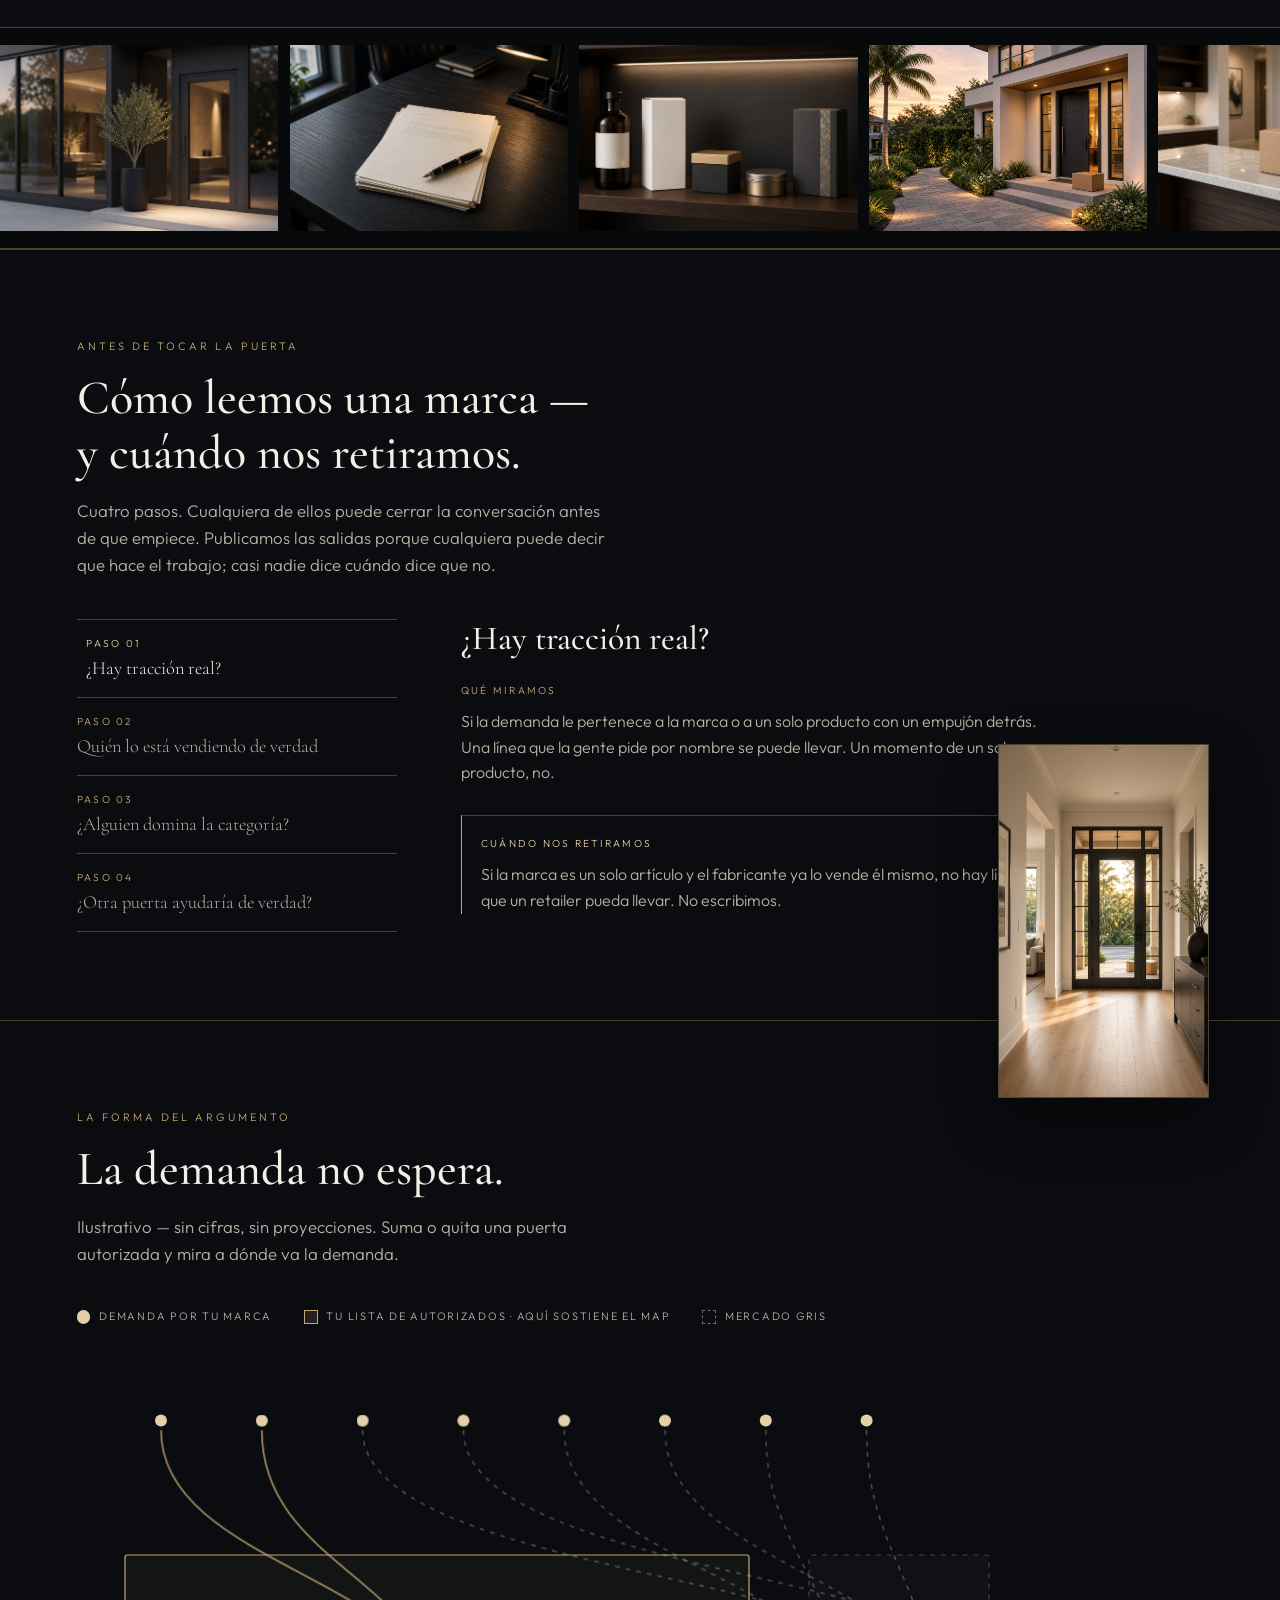
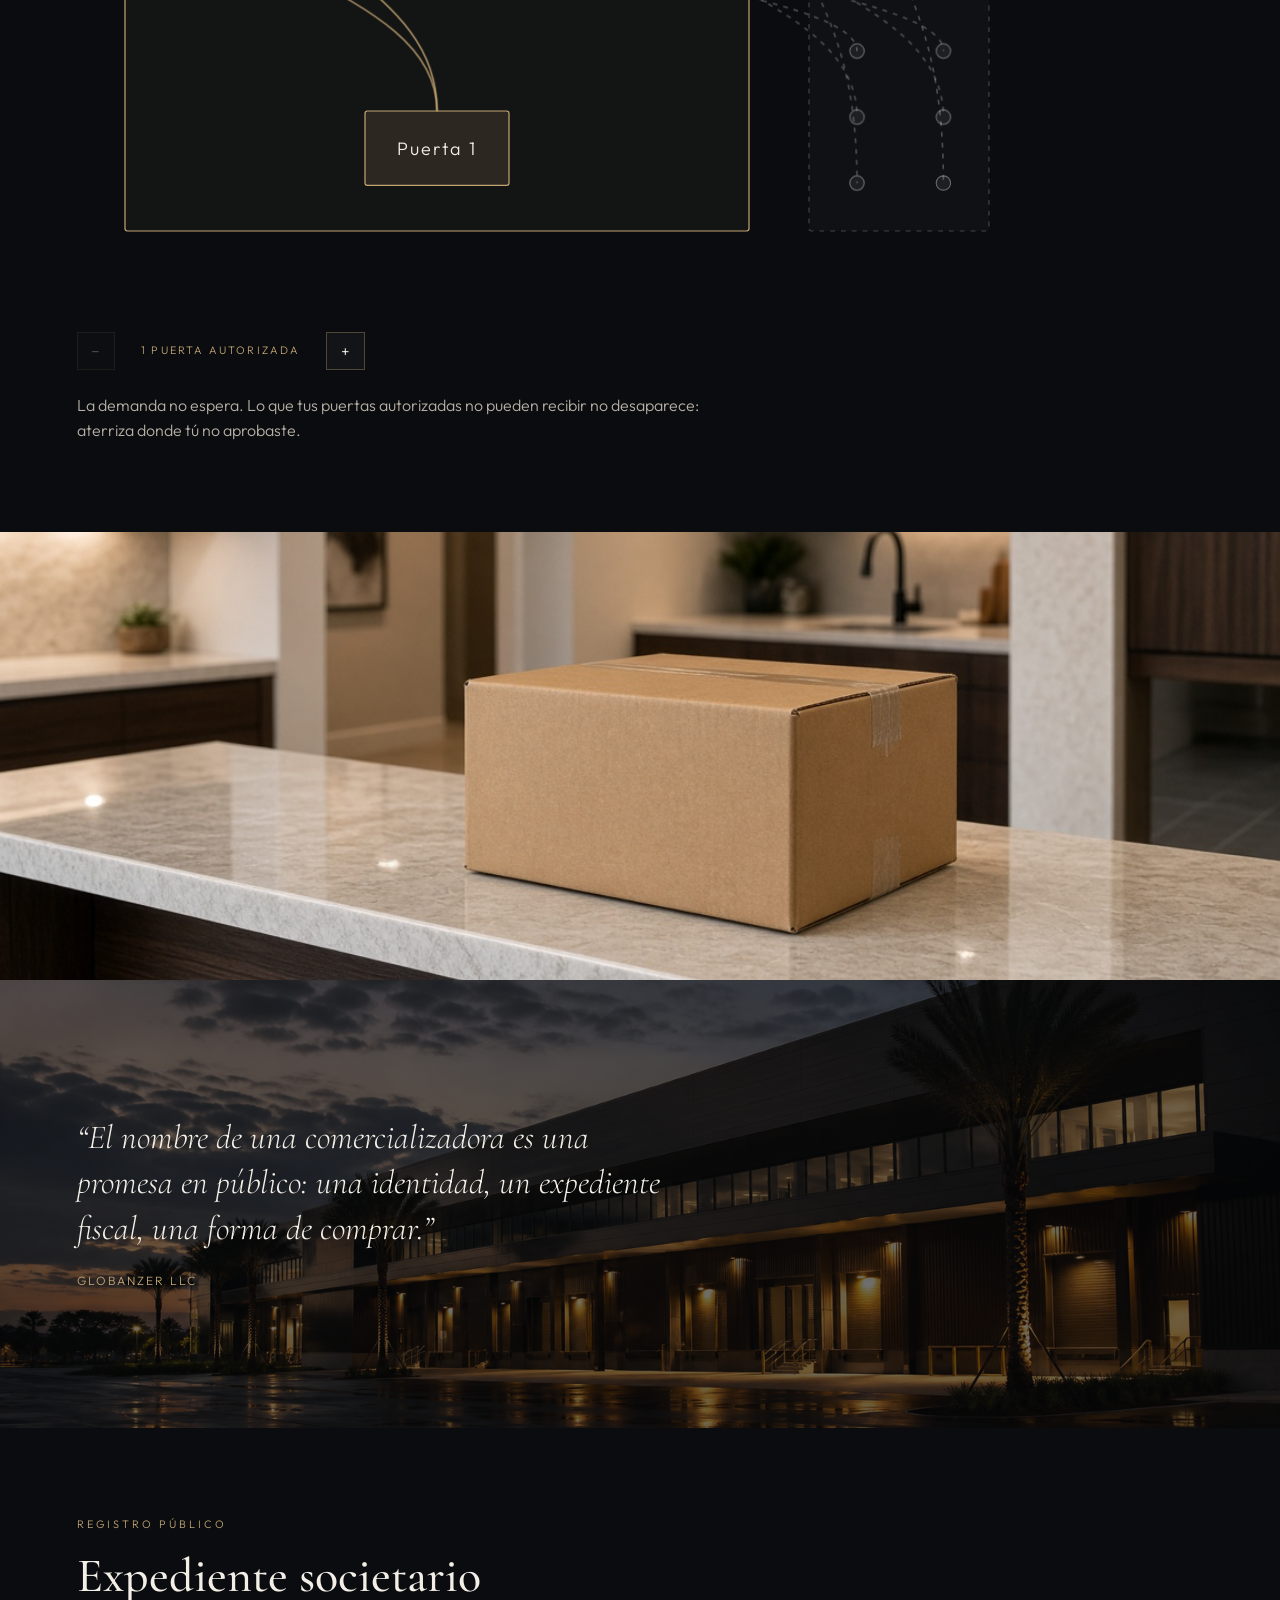
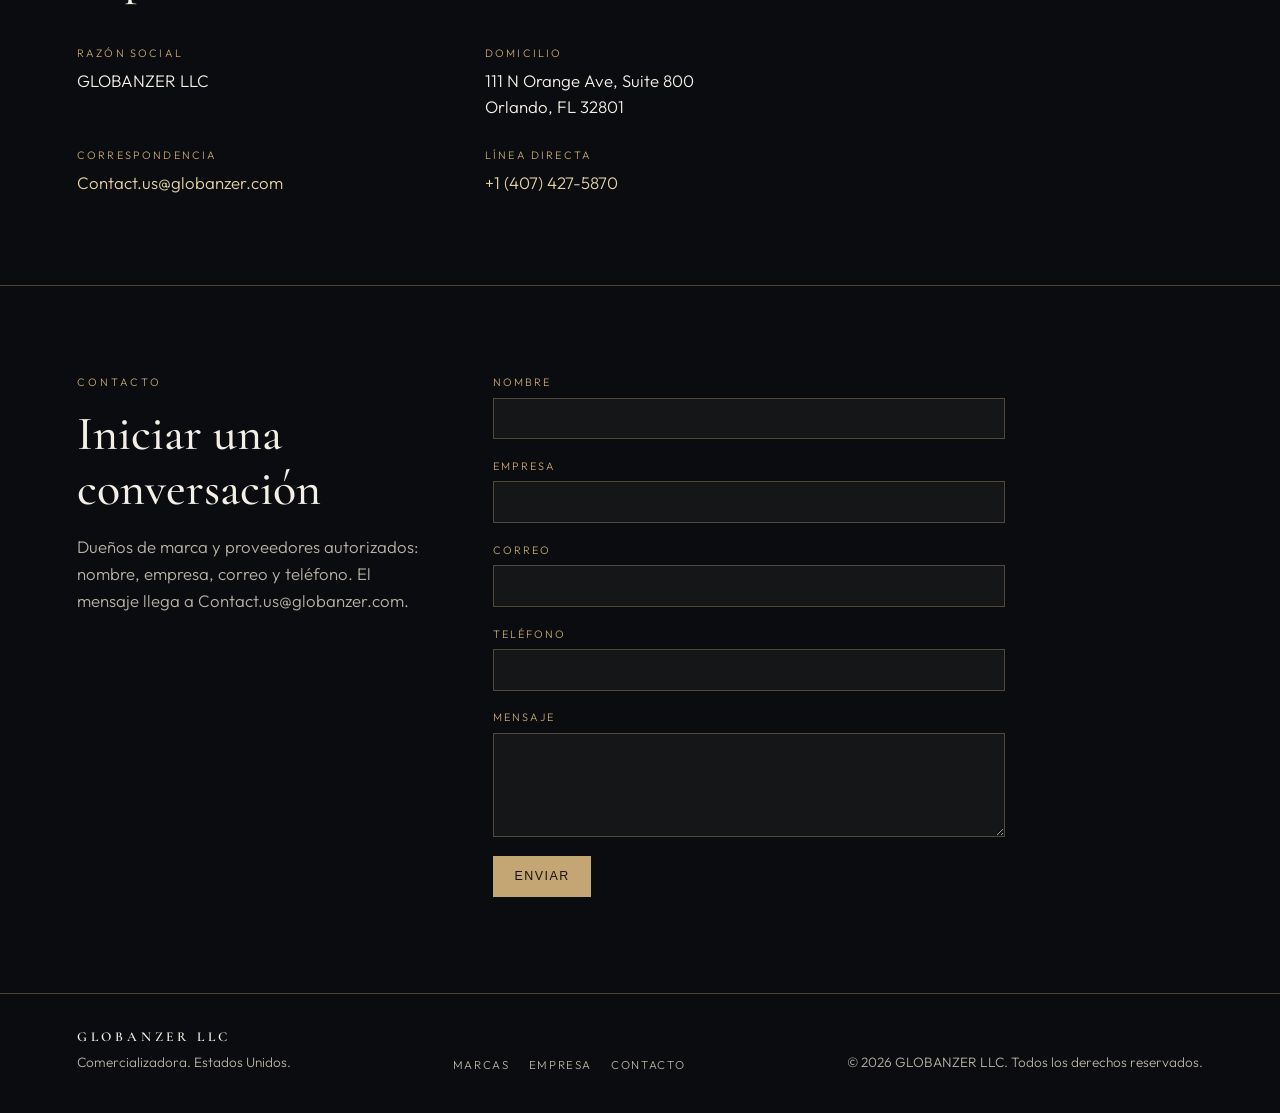
==== commit 0eed1309: "Replace gloomy stills with modern photos and a filmstrip through the black stretch. Co-authored-by: " ====
--- a/es/index.html
+++ b/es/index.html
@@ -75,7 +75,7 @@
     </header>
     <div class="frames">
       <article class="frame">
-        <img class="frame-shot" src="../assets/globanzer-frame-door.png" alt="Un umbral autorizado — luz a través de un portal oscuro" width="1200" height="900" />
+        <img class="frame-shot" src="../assets/globanzer-frame-door.png" alt="Una puerta de vidrio contemporánea, luz cálida en el umbral" width="1200" height="900" />
         <div class="frame-cap">
           <p class="num">01</p>
           <h3>La puerta</h3>
@@ -83,7 +83,7 @@
         </div>
       </article>
       <article class="frame">
-        <img class="frame-shot" src="../assets/globanzer-frame-paper.png" alt="Papel limpio en un escritorio quieto" width="1200" height="900" />
+        <img class="frame-shot" src="../assets/globanzer-frame-paper.png" alt="Un escritorio real, papel y pluma a la lámpara" width="1200" height="900" />
         <div class="frame-cap">
           <p class="num">02</p>
           <h3>El papel</h3>
@@ -91,7 +91,7 @@
         </div>
       </article>
       <article class="frame">
-        <img class="frame-shot" src="../assets/globanzer-frame-line.png" alt="Una línea con precio, en orden" width="1200" height="900" />
+        <img class="frame-shot" src="../assets/globanzer-frame-line.png" alt="Una línea retail mixta, en orden" width="1200" height="900" />
         <div class="frame-cap">
           <p class="num">03</p>
           <h3>La línea</h3>
@@ -103,7 +103,7 @@
 
   <section class="chapter" id="partners">
     <figure class="chapter-bleed">
-      <img src="../assets/globanzer-chapter-demand.png" alt="La demanda llegando a la puerta del comprador" width="1920" height="1080" />
+      <img src="../assets/globanzer-chapter-demand.png" alt="Un paquete en la puerta de una casa moderna" width="1920" height="1080" />
       <figcaption>
         <p class="eyebrow">Para dueños de marca</p>
         <h2>Si tu marca crece con GLOBANZER, GLOBANZER crece contigo.</h2>
@@ -117,6 +117,9 @@
   </section>
 
   <section class="diag" id="channel">
+    <figure class="float-card float-a" data-parallax>
+      <img src="../assets/globanzer-float-line.png" alt="" width="900" height="1200" />
+    </figure>
     <header class="section-head">
       <p class="eyebrow">Lectura de canal</p>
       <h2>Seis preguntas que hacemos<br />antes de escribirle a una marca.</h2>
@@ -125,7 +128,31 @@
     <div class="diag-shell" data-diag aria-live="polite"></div>
   </section>
 
+  <section class="film" aria-label="El oficio">
+    <div class="marquee">
+      <div class="marquee-track">
+        <img src="../assets/globanzer-frame-door.png" alt="" width="1200" height="900" />
+        <img src="../assets/globanzer-frame-paper.png" alt="" width="1200" height="900" />
+        <img src="../assets/globanzer-frame-line.png" alt="" width="1200" height="900" />
+        <img src="../assets/globanzer-chapter-demand.png" alt="" width="1920" height="1080" />
+        <img src="../assets/globanzer-marquee-land.png" alt="" width="1200" height="900" />
+        <img src="../assets/globanzer-float-door.png" alt="" width="900" height="1200" />
+        <img src="../assets/globanzer-float-line.png" alt="" width="900" height="1200" />
+        <img src="../assets/globanzer-frame-door.png" alt="" width="1200" height="900" />
+        <img src="../assets/globanzer-frame-paper.png" alt="" width="1200" height="900" />
+        <img src="../assets/globanzer-frame-line.png" alt="" width="1200" height="900" />
+        <img src="../assets/globanzer-chapter-demand.png" alt="" width="1920" height="1080" />
+        <img src="../assets/globanzer-marquee-land.png" alt="" width="1200" height="900" />
+        <img src="../assets/globanzer-float-door.png" alt="" width="900" height="1200" />
+        <img src="../assets/globanzer-float-line.png" alt="" width="900" height="1200" />
+      </div>
+    </div>
+  </section>
+
   <section class="steps" id="method">
+    <figure class="float-card float-b" data-parallax>
+      <img src="../assets/globanzer-float-door.png" alt="" width="900" height="1200" />
+    </figure>
     <header class="section-head">
       <p class="eyebrow">Antes de tocar la puerta</p>
       <h2>Cómo leemos una marca —<br />y cuándo nos retiramos.</h2>
@@ -142,6 +169,10 @@
     </header>
     <div class="doors-shell" data-doors></div>
   </section>
+
+  <figure class="band">
+    <img src="../assets/globanzer-marquee-land.png" alt="La demanda aterrizando en la encimera" width="1200" height="900" />
+  </figure>
 
   <section class="campus">
     <div class="campus-veil"></div>
@@ -199,5 +230,6 @@
   <script src="../assets/inquire.js"></script>
   <script src="../assets/channel.js"></script>
   <script src="../assets/method.js"></script>
+  <script src="../assets/motion.js"></script>
 </body>
 </html>
--- a/styles.css
+++ b/styles.css
@@ -204,7 +204,68 @@
   width: 100%;
   height: min(78vh, 38rem);
   object-fit: cover;
-  object-position: center 62%;
+  object-position: 62% 48%;
+}
+.frame:nth-child(1) .frame-shot { object-position: 62% 50%; }
+
+.diag, .steps, .doors { position: relative; overflow: visible; }
+.float-card {
+  display: none;
+  margin: 0;
+  border: 1px solid var(--hair);
+  background: #0c0e12;
+  overflow: hidden;
+  box-shadow: 0 22px 48px rgba(0, 0, 0, 0.42);
+  will-change: transform;
+}
+.float-card img {
+  display: block;
+  width: 100%;
+  height: 22rem;
+  object-fit: cover;
+}
+@media (min-width: 1120px) {
+  .float-card { display: block; position: absolute; z-index: 2; pointer-events: none; width: 13.2rem; }
+  .float-a { right: 5.5vw; top: 7.2rem; }
+  .float-b { right: 5.5vw; top: 6.2rem; }
+  .steps .section-head, .steps-shell { position: relative; z-index: 1; }
+}
+
+.film {
+  padding: 0;
+  border-top: 1px solid var(--hair);
+  border-bottom: 1px solid var(--hair);
+  background: #08090b;
+}
+.marquee { overflow: hidden; }
+.marquee-track {
+  display: flex;
+  gap: 0.7rem;
+  width: max-content;
+  padding: 1.05rem 0;
+  animation: film-run 52s linear infinite;
+}
+.marquee:hover .marquee-track { animation-play-state: paused; }
+.marquee-track img {
+  display: block;
+  flex: none;
+  width: 17.4rem;
+  height: 11.6rem;
+  object-fit: cover;
+  filter: saturate(0.92);
+}
+@keyframes film-run {
+  from { transform: translateX(0); }
+  to { transform: translateX(-50%); }
+}
+
+.band { margin: 0; }
+.band img {
+  display: block;
+  width: 100%;
+  height: min(54vh, 28rem);
+  object-fit: cover;
+  object-position: center 58%;
 }
 .chapter-bleed figcaption {
   position: absolute;
@@ -620,6 +681,8 @@
 @media (max-width: 860px) {
   .pillars, .frames, .chapter-lines, .file dl, .inquire-grid, .diag-shell, .steps-shell { grid-template-columns: 1fr; }
   .frame-shot { height: 12.5rem; }
+  .marquee-track img { width: 13.2rem; height: 9.2rem; }
+  .band img { height: 16rem; }
   .chapter-bleed img { height: 22rem; }
   .chapter-bleed figcaption { position: relative; inset: auto; padding: 1.6rem 6vw 2.2rem; background: var(--ink); }
   .diag-tick { flex: 1; }
@@ -644,4 +707,6 @@
   .frame:hover { transform: none; }
   .frame-shot, .frame:hover .frame-shot { transform: none; }
   .diag-read, .steps-panel, .doors-flow { animation: none; }
-}
+  .marquee-track { animation: none; }
+  .float-card { transform: none !important; }
+}
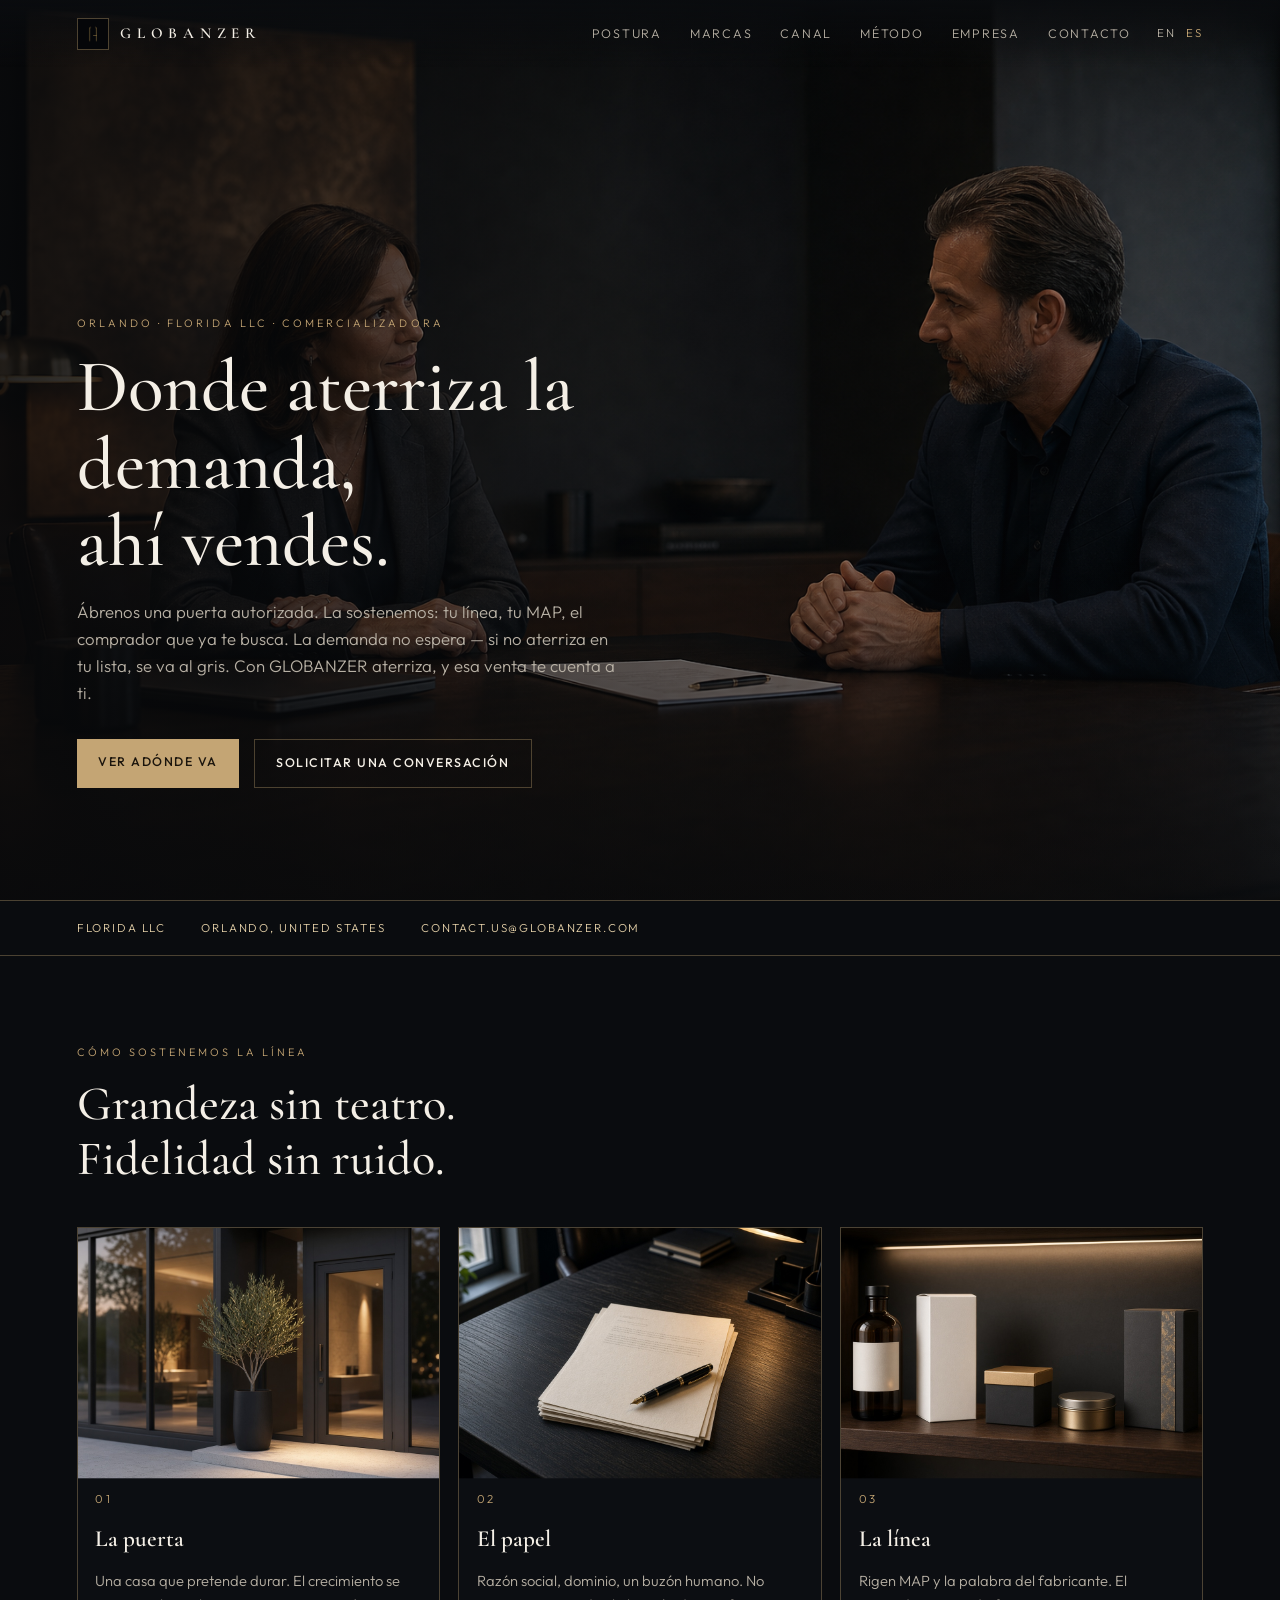
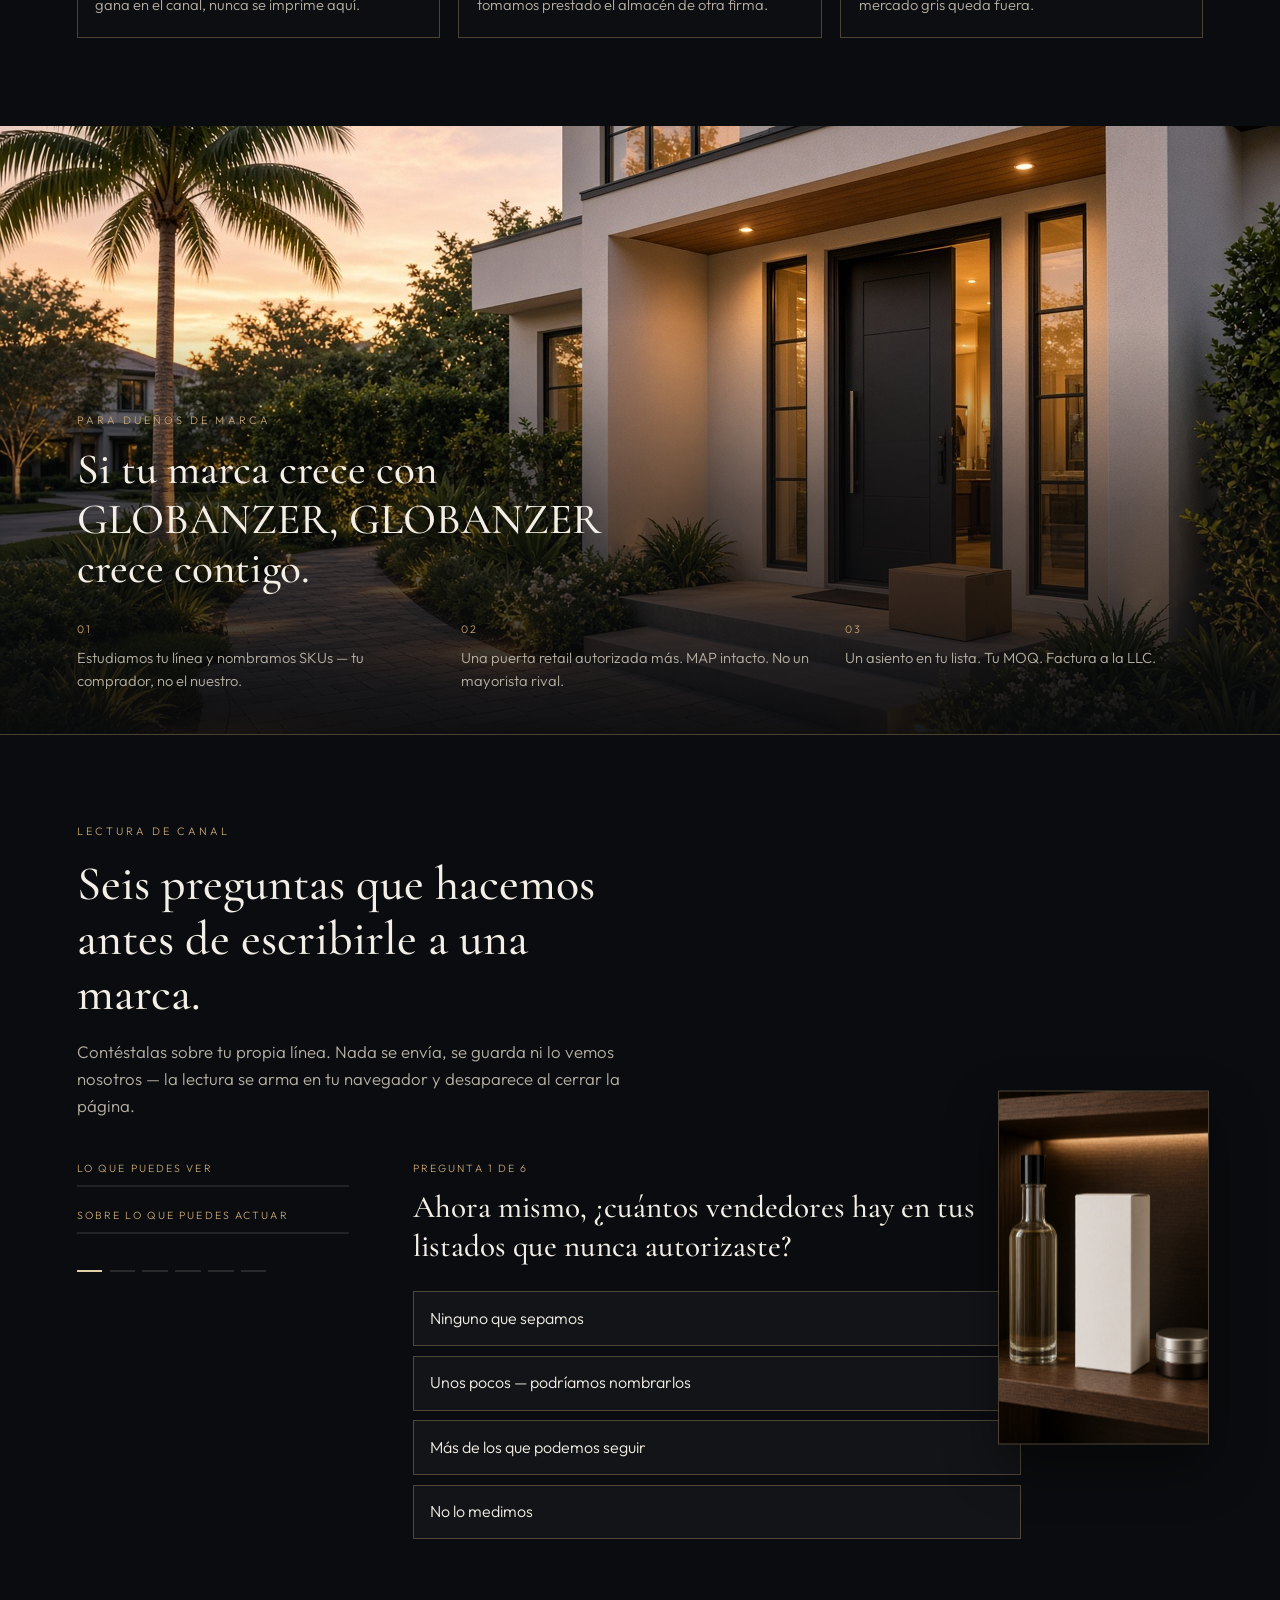
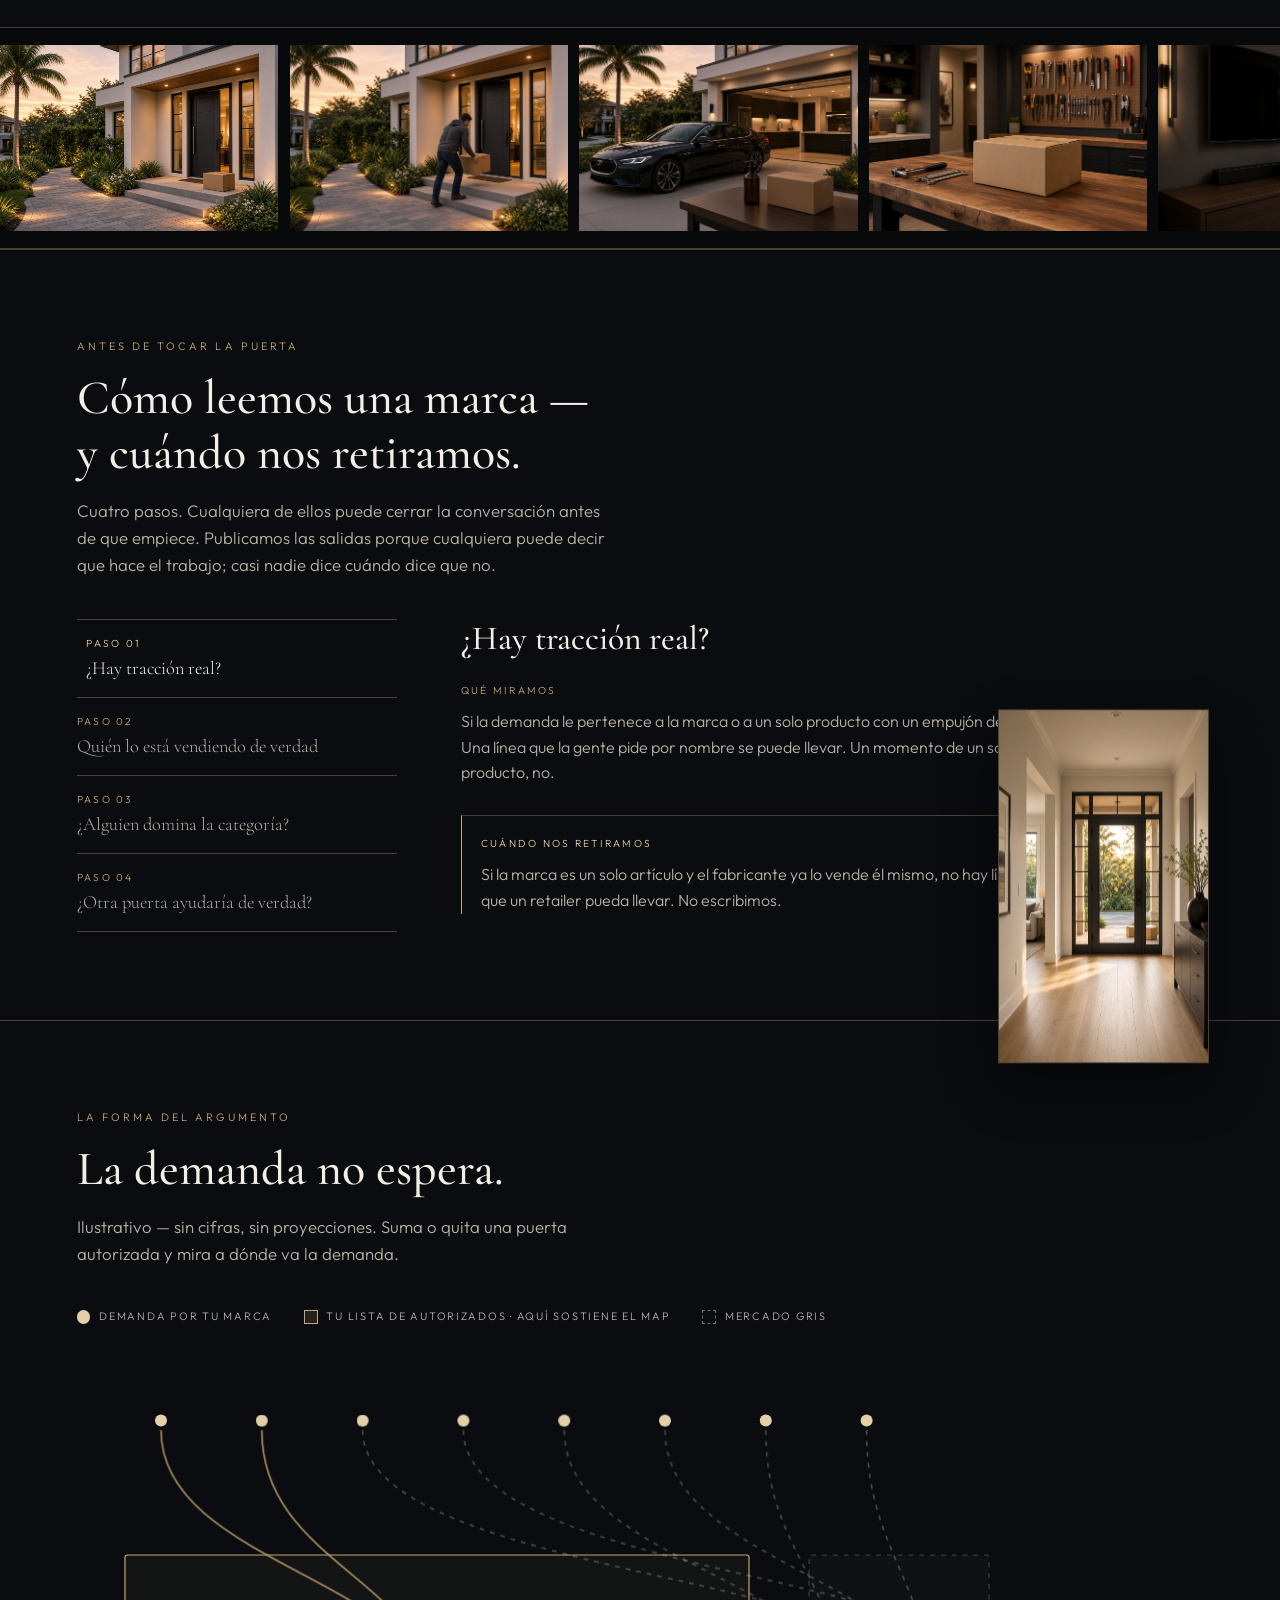
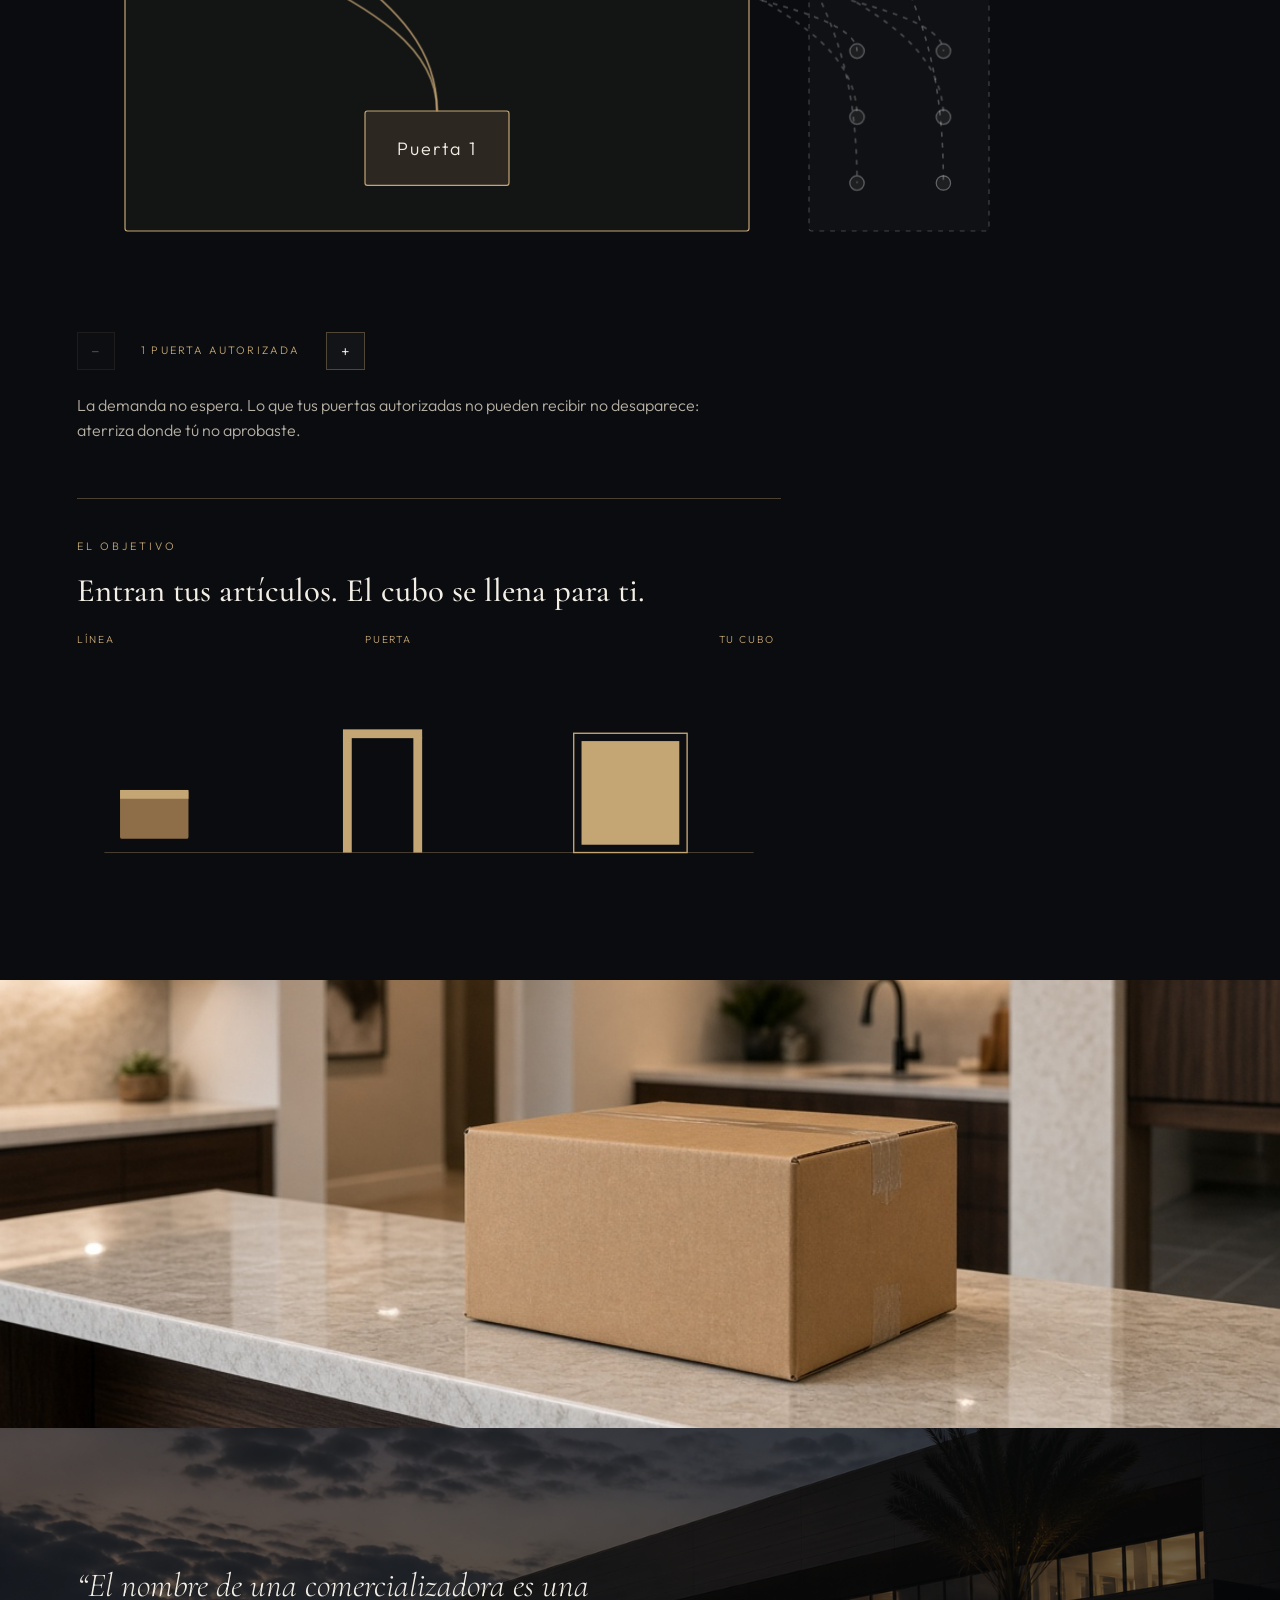
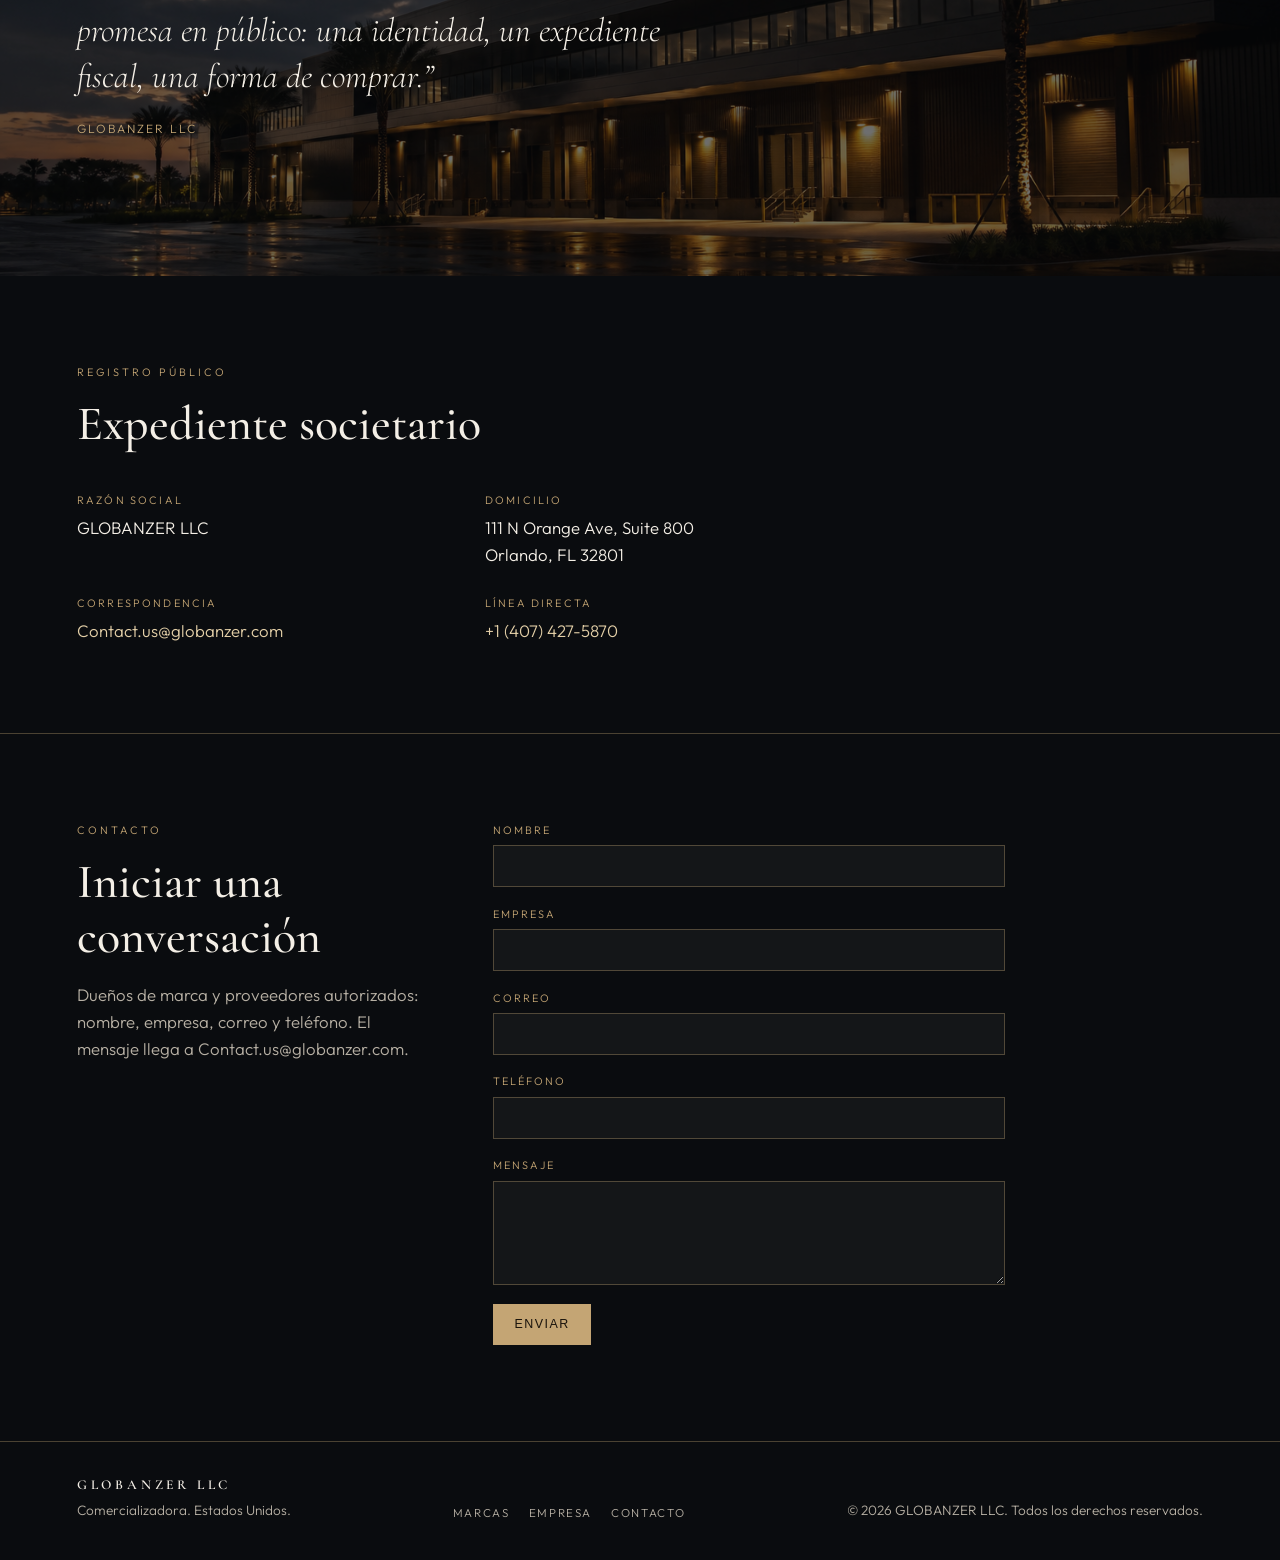
==== commit 1eb12d79: "Show every buyer world in the filmstrip, and a cube that fills for the brand. Co-authored-by: Cursor" ====
--- a/es/index.html
+++ b/es/index.html
@@ -128,23 +128,25 @@
     <div class="diag-shell" data-diag aria-live="polite"></div>
   </section>
 
-  <section class="film" aria-label="El oficio">
+  <section class="film" aria-label="Adónde aterriza">
     <div class="marquee">
       <div class="marquee-track">
-        <img src="../assets/globanzer-frame-door.png" alt="" width="1200" height="900" />
-        <img src="../assets/globanzer-frame-paper.png" alt="" width="1200" height="900" />
-        <img src="../assets/globanzer-frame-line.png" alt="" width="1200" height="900" />
         <img src="../assets/globanzer-chapter-demand.png" alt="" width="1920" height="1080" />
+        <img src="../assets/globanzer-world-hands.png" alt="" width="1200" height="900" />
+        <img src="../assets/globanzer-world-auto.png" alt="" width="1200" height="900" />
+        <img src="../assets/globanzer-world-tools.png" alt="" width="1200" height="900" />
+        <img src="../assets/globanzer-world-tech.png" alt="" width="1200" height="900" />
+        <img src="../assets/globanzer-world-pets.png" alt="" width="1200" height="900" />
+        <img src="../assets/globanzer-world-baby.png" alt="" width="1200" height="900" />
         <img src="../assets/globanzer-marquee-land.png" alt="" width="1200" height="900" />
-        <img src="../assets/globanzer-float-door.png" alt="" width="900" height="1200" />
-        <img src="../assets/globanzer-float-line.png" alt="" width="900" height="1200" />
-        <img src="../assets/globanzer-frame-door.png" alt="" width="1200" height="900" />
-        <img src="../assets/globanzer-frame-paper.png" alt="" width="1200" height="900" />
-        <img src="../assets/globanzer-frame-line.png" alt="" width="1200" height="900" />
         <img src="../assets/globanzer-chapter-demand.png" alt="" width="1920" height="1080" />
+        <img src="../assets/globanzer-world-hands.png" alt="" width="1200" height="900" />
+        <img src="../assets/globanzer-world-auto.png" alt="" width="1200" height="900" />
+        <img src="../assets/globanzer-world-tools.png" alt="" width="1200" height="900" />
+        <img src="../assets/globanzer-world-tech.png" alt="" width="1200" height="900" />
+        <img src="../assets/globanzer-world-pets.png" alt="" width="1200" height="900" />
+        <img src="../assets/globanzer-world-baby.png" alt="" width="1200" height="900" />
         <img src="../assets/globanzer-marquee-land.png" alt="" width="1200" height="900" />
-        <img src="../assets/globanzer-float-door.png" alt="" width="900" height="1200" />
-        <img src="../assets/globanzer-float-line.png" alt="" width="900" height="1200" />
       </div>
     </div>
   </section>
@@ -168,6 +170,29 @@
       <p class="lede">Ilustrativo — sin cifras, sin proyecciones. Suma o quita una puerta autorizada y mira a dónde va la demanda.</p>
     </header>
     <div class="doors-shell" data-doors></div>
+    <aside class="convert">
+      <p class="eyebrow">El objetivo</p>
+      <h3>Entran tus artículos. El cubo se llena para ti.</h3>
+      <div class="convert-labs" aria-hidden="true"><span>Línea</span><span>Puerta</span><span>Tu cubo</span></div>
+      <div class="convert-stage" aria-hidden="true">
+        <svg viewBox="0 0 720 240" xmlns="http://www.w3.org/2000/svg">
+          <line x1="28" y1="200" x2="692" y2="200" stroke="rgba(196,165,116,0.35)" />
+          <g class="convert-box">
+            <rect x="44" y="136" width="70" height="50" rx="2" fill="#8d6e48" />
+            <rect x="44" y="136" width="70" height="9" fill="#c4a574" />
+          </g>
+          <g class="convert-portal">
+            <rect x="272" y="82" width="9" height="118" fill="#c4a574" />
+            <rect x="344" y="82" width="9" height="118" fill="#c4a574" />
+            <rect x="272" y="74" width="81" height="9" fill="#c4a574" />
+          </g>
+          <g class="convert-cube">
+            <rect x="508" y="78" width="116" height="122" fill="#0c0e12" stroke="#c4a574" stroke-width="1.4" />
+            <rect class="convert-fill" x="516" y="86" width="100" height="106" fill="#c4a574" />
+          </g>
+        </svg>
+      </div>
+    </aside>
   </section>
 
   <figure class="band">
--- a/styles.css
+++ b/styles.css
@@ -243,7 +243,7 @@
   gap: 0.7rem;
   width: max-content;
   padding: 1.05rem 0;
-  animation: film-run 52s linear infinite;
+  animation: film-run 68s linear infinite;
 }
 .marquee:hover .marquee-track { animation-play-state: paused; }
 .marquee-track img {
@@ -266,6 +266,53 @@
   height: min(54vh, 28rem);
   object-fit: cover;
   object-position: center 58%;
+}
+
+.convert {
+  margin-top: 3.4rem;
+  padding-top: 2.4rem;
+  border-top: 1px solid var(--hair);
+  max-width: 44rem;
+}
+.convert h3 {
+  font-family: "Cormorant Garamond", serif;
+  font-weight: 500;
+  font-size: clamp(1.45rem, 2.8vw, 2.05rem);
+  line-height: 1.2;
+  margin: 0 0 1.35rem;
+}
+.convert-labs {
+  display: grid;
+  grid-template-columns: 0.95fr 1.1fr 1.35fr;
+  gap: 0.6rem;
+  margin: 0 0 0.55rem;
+  font-size: 0.64rem;
+  letter-spacing: 0.18em;
+  text-transform: uppercase;
+  color: var(--gold);
+}
+.convert-labs span:nth-child(2) { text-align: center; }
+.convert-labs span:last-child { text-align: right; padding-right: 0.4rem; }
+.convert-stage svg { width: 100%; height: auto; display: block; }
+.convert-box {
+  animation: gz-box 8s cubic-bezier(0.4, 0, 0.2, 1) infinite;
+}
+.convert-fill {
+  transform-box: fill-box;
+  transform-origin: center bottom;
+  animation: gz-fill 8s cubic-bezier(0.4, 0, 0.2, 1) infinite;
+}
+@keyframes gz-box {
+  0% { transform: translateX(0); opacity: 1; }
+  38% { transform: translateX(210px); opacity: 1; }
+  48% { transform: translateX(238px); opacity: 0; }
+  49%, 88% { transform: translateX(0); opacity: 0; }
+  100% { transform: translateX(0); opacity: 1; }
+}
+@keyframes gz-fill {
+  0%, 36% { transform: scaleY(0.07); }
+  52%, 82% { transform: scaleY(1); }
+  100% { transform: scaleY(0.07); }
 }
 .chapter-bleed figcaption {
   position: absolute;
@@ -709,4 +756,6 @@
   .diag-read, .steps-panel, .doors-flow { animation: none; }
   .marquee-track { animation: none; }
   .float-card { transform: none !important; }
-}
+  .convert-box { animation: none; opacity: 0; }
+  .convert-fill { animation: none; transform: scaleY(1); }
+}
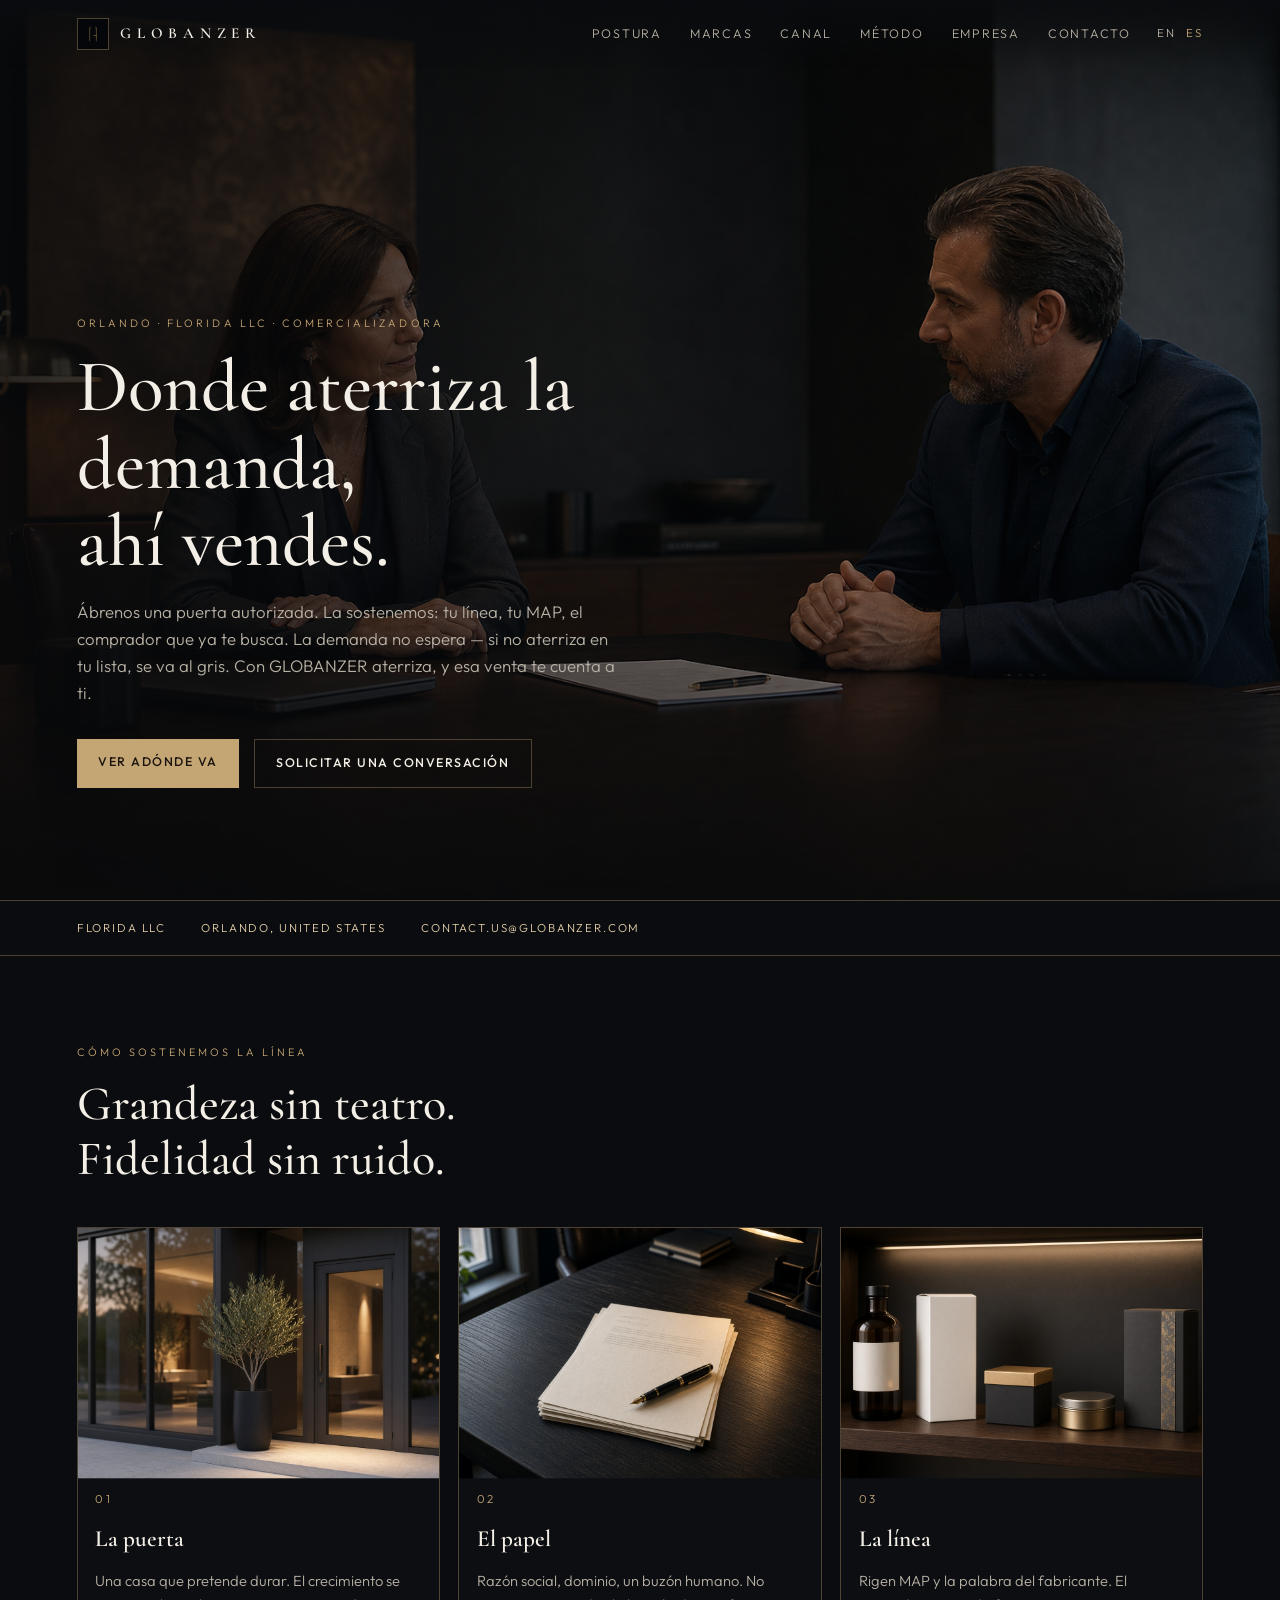
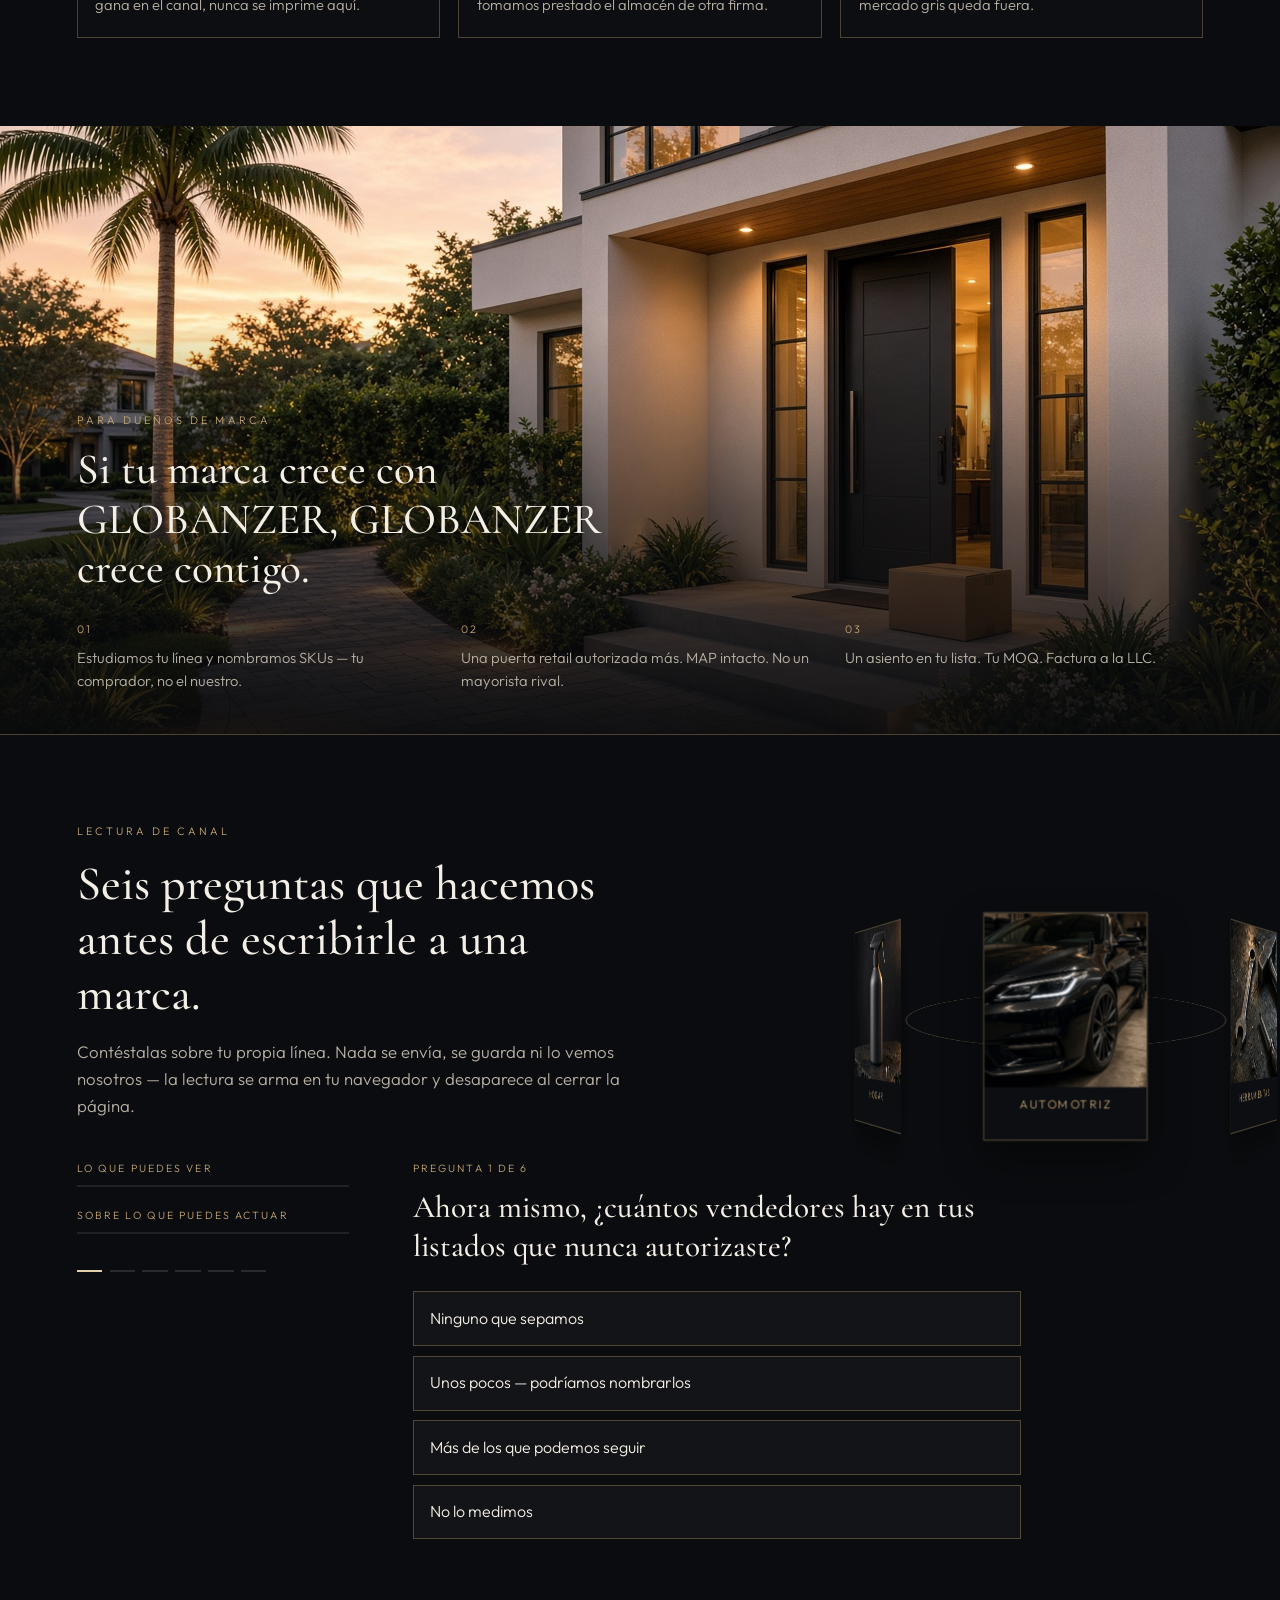
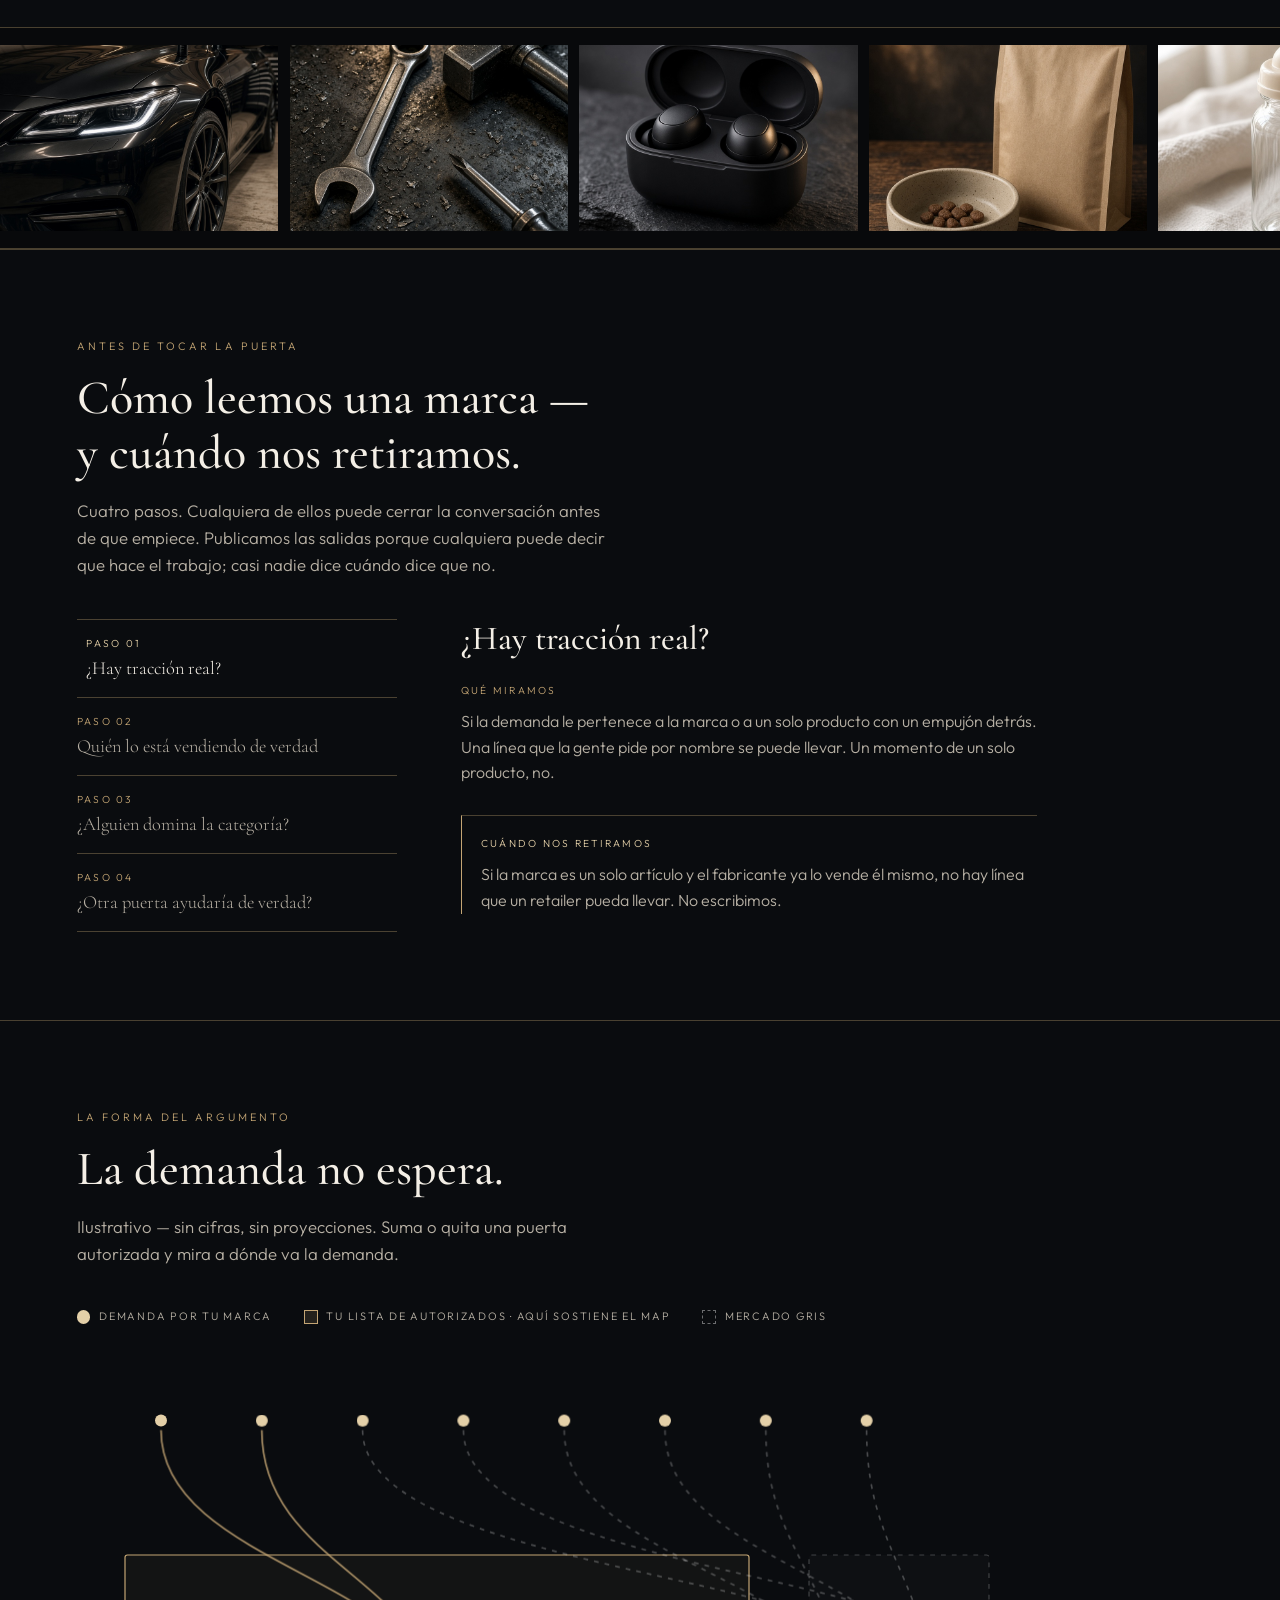
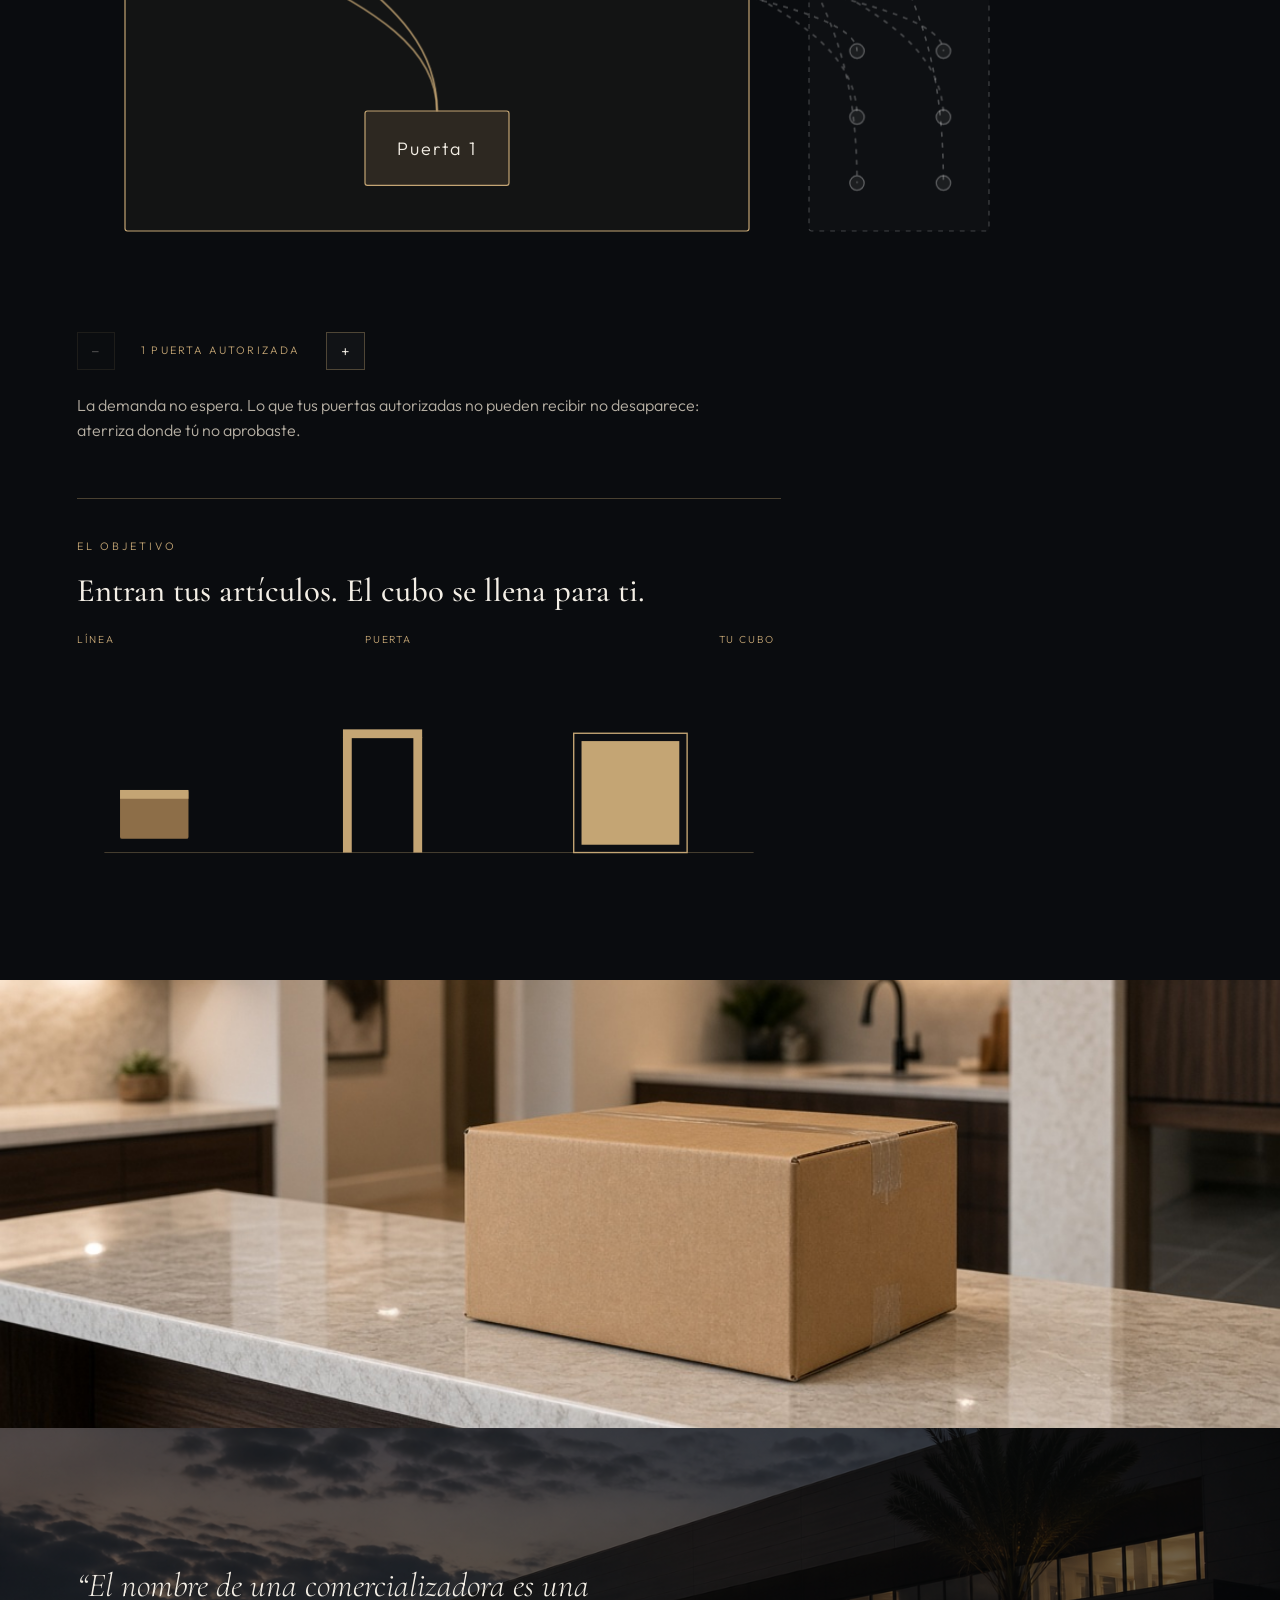
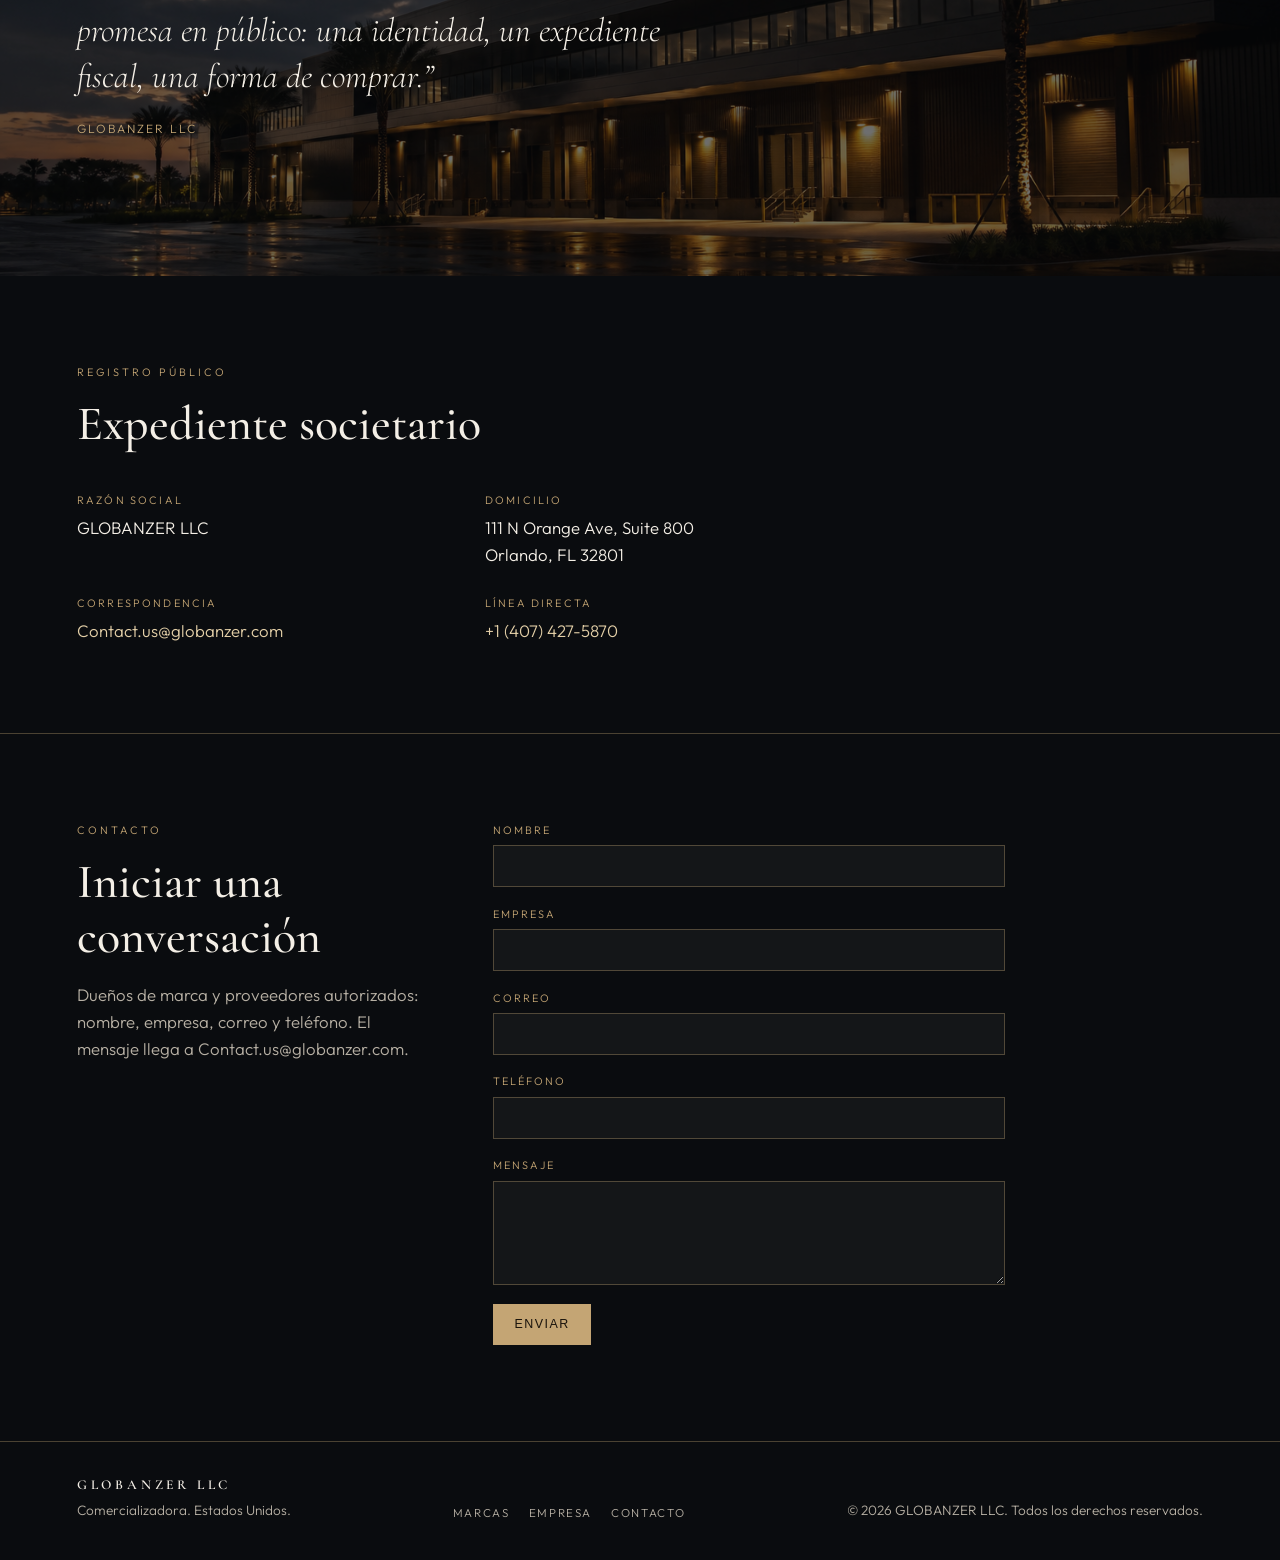
==== commit c601008d: "Spin one product per aisle beside the channel read, and drop the house from the filmstrip. Co-author" ====
--- a/es/index.html
+++ b/es/index.html
@@ -117,9 +117,17 @@
   </section>
 
   <section class="diag" id="channel">
-    <figure class="float-card float-a" data-parallax>
-      <img src="../assets/globanzer-float-line.png" alt="" width="900" height="1200" />
-    </figure>
+    <div class="orbit" aria-hidden="true">
+      <div class="orbit-rail"></div>
+      <div class="orbit-ring">
+        <figure class="orbit-card" style="--i:0"><img src="../assets/globanzer-orbit-auto.png" alt="" width="900" height="1200" /><figcaption>Automotriz</figcaption></figure>
+        <figure class="orbit-card" style="--i:1"><img src="../assets/globanzer-orbit-tools.png" alt="" width="900" height="1200" /><figcaption>Herramientas</figcaption></figure>
+        <figure class="orbit-card" style="--i:2"><img src="../assets/globanzer-orbit-tech.png" alt="" width="900" height="1200" /><figcaption>Electrónica</figcaption></figure>
+        <figure class="orbit-card" style="--i:3"><img src="../assets/globanzer-orbit-pets.png" alt="" width="900" height="1200" /><figcaption>Mascotas</figcaption></figure>
+        <figure class="orbit-card" style="--i:4"><img src="../assets/globanzer-orbit-baby.png" alt="" width="900" height="1200" /><figcaption>Bebé</figcaption></figure>
+        <figure class="orbit-card" style="--i:5"><img src="../assets/globanzer-orbit-care.png" alt="" width="900" height="1200" /><figcaption>Hogar</figcaption></figure>
+      </div>
+    </div>
     <header class="section-head">
       <p class="eyebrow">Lectura de canal</p>
       <h2>Seis preguntas que hacemos<br />antes de escribirle a una marca.</h2>
@@ -131,30 +139,23 @@
   <section class="film" aria-label="Adónde aterriza">
     <div class="marquee">
       <div class="marquee-track">
-        <img src="../assets/globanzer-chapter-demand.png" alt="" width="1920" height="1080" />
-        <img src="../assets/globanzer-world-hands.png" alt="" width="1200" height="900" />
-        <img src="../assets/globanzer-world-auto.png" alt="" width="1200" height="900" />
-        <img src="../assets/globanzer-world-tools.png" alt="" width="1200" height="900" />
-        <img src="../assets/globanzer-world-tech.png" alt="" width="1200" height="900" />
-        <img src="../assets/globanzer-world-pets.png" alt="" width="1200" height="900" />
-        <img src="../assets/globanzer-world-baby.png" alt="" width="1200" height="900" />
-        <img src="../assets/globanzer-marquee-land.png" alt="" width="1200" height="900" />
-        <img src="../assets/globanzer-chapter-demand.png" alt="" width="1920" height="1080" />
-        <img src="../assets/globanzer-world-hands.png" alt="" width="1200" height="900" />
-        <img src="../assets/globanzer-world-auto.png" alt="" width="1200" height="900" />
-        <img src="../assets/globanzer-world-tools.png" alt="" width="1200" height="900" />
-        <img src="../assets/globanzer-world-tech.png" alt="" width="1200" height="900" />
-        <img src="../assets/globanzer-world-pets.png" alt="" width="1200" height="900" />
-        <img src="../assets/globanzer-world-baby.png" alt="" width="1200" height="900" />
-        <img src="../assets/globanzer-marquee-land.png" alt="" width="1200" height="900" />
+        <img src="../assets/globanzer-orbit-auto.png" alt="" width="900" height="1200" />
+        <img src="../assets/globanzer-orbit-tools.png" alt="" width="900" height="1200" />
+        <img src="../assets/globanzer-orbit-tech.png" alt="" width="900" height="1200" />
+        <img src="../assets/globanzer-orbit-pets.png" alt="" width="900" height="1200" />
+        <img src="../assets/globanzer-orbit-baby.png" alt="" width="900" height="1200" />
+        <img src="../assets/globanzer-orbit-care.png" alt="" width="900" height="1200" />
+        <img src="../assets/globanzer-orbit-auto.png" alt="" width="900" height="1200" />
+        <img src="../assets/globanzer-orbit-tools.png" alt="" width="900" height="1200" />
+        <img src="../assets/globanzer-orbit-tech.png" alt="" width="900" height="1200" />
+        <img src="../assets/globanzer-orbit-pets.png" alt="" width="900" height="1200" />
+        <img src="../assets/globanzer-orbit-baby.png" alt="" width="900" height="1200" />
+        <img src="../assets/globanzer-orbit-care.png" alt="" width="900" height="1200" />
       </div>
     </div>
   </section>
 
   <section class="steps" id="method">
-    <figure class="float-card float-b" data-parallax>
-      <img src="../assets/globanzer-float-door.png" alt="" width="900" height="1200" />
-    </figure>
     <header class="section-head">
       <p class="eyebrow">Antes de tocar la puerta</p>
       <h2>Cómo leemos una marca —<br />y cuándo nos retiramos.</h2>
--- a/styles.css
+++ b/styles.css
@@ -209,26 +209,87 @@
 .frame:nth-child(1) .frame-shot { object-position: 62% 50%; }
 
 .diag, .steps, .doors { position: relative; overflow: visible; }
-.float-card {
-  display: none;
+
+.orbit {
+  position: relative;
+  height: 18rem;
+  margin: 0 auto 2.2rem;
+  max-width: 22rem;
+  perspective: 900px;
+}
+.orbit-rail {
+  position: absolute;
+  left: 50%;
+  top: 48%;
+  width: 17.5rem;
+  height: 8.2rem;
+  margin: -4.1rem 0 0 -8.75rem;
+  border: 1px solid var(--hair);
+  border-radius: 50%;
+  transform: rotateX(68deg);
+  pointer-events: none;
+}
+.orbit-ring {
+  position: absolute;
+  inset: 0;
+  transform-style: preserve-3d;
+  animation: orbit-spin 32s linear infinite;
+}
+.orbit:hover .orbit-ring { animation-play-state: paused; }
+.orbit-card {
+  position: absolute;
+  left: 50%;
+  top: 50%;
+  width: 7.4rem;
+  height: 10.2rem;
+  margin: -5.1rem 0 0 -3.7rem;
+  transform: rotateY(calc(var(--i) * 60deg)) translateZ(10.4rem);
+  backface-visibility: hidden;
+  -webkit-backface-visibility: hidden;
+  background: #0c0e12;
+  border: 1px solid var(--hair);
+  overflow: hidden;
+  box-shadow: 0 14px 32px rgba(0, 0, 0, 0.45);
+}
+.orbit-card img {
+  display: block;
+  width: 100%;
+  height: 7.6rem;
+  object-fit: cover;
+}
+.orbit-card figcaption {
   margin: 0;
-  border: 1px solid var(--hair);
-  background: #0c0e12;
-  overflow: hidden;
-  box-shadow: 0 22px 48px rgba(0, 0, 0, 0.42);
-  will-change: transform;
-}
-.float-card img {
-  display: block;
-  width: 100%;
-  height: 22rem;
-  object-fit: cover;
+  padding: 0.45rem 0.4rem 0.5rem;
+  font-size: 0.58rem;
+  letter-spacing: 0.16em;
+  text-transform: uppercase;
+  color: var(--gold);
+  text-align: center;
+}
+@keyframes orbit-spin {
+  from { transform: rotateY(0deg); }
+  to { transform: rotateY(-360deg); }
 }
 @media (min-width: 1120px) {
-  .float-card { display: block; position: absolute; z-index: 2; pointer-events: none; width: 13.2rem; }
-  .float-a { right: 5.5vw; top: 7.2rem; }
-  .float-b { right: 5.5vw; top: 6.2rem; }
-  .steps .section-head, .steps-shell { position: relative; z-index: 1; }
+  .diag { padding-right: 26vw; min-height: 34rem; }
+  .orbit {
+    position: absolute;
+    right: 3vw;
+    top: 5.2rem;
+    width: 22rem;
+    height: 26rem;
+    max-width: none;
+    margin: 0;
+    z-index: 2;
+  }
+  .orbit-rail { width: 20rem; height: 9.4rem; margin: -4.7rem 0 0 -10rem; }
+  .orbit-card {
+    width: 8.1rem;
+    height: 11.2rem;
+    margin: -5.6rem 0 0 -4.05rem;
+    transform: rotateY(calc(var(--i) * 60deg)) translateZ(12.2rem);
+  }
+  .orbit-card img { height: 8.5rem; }
 }
 
 .film {
@@ -755,7 +816,7 @@
   .frame-shot, .frame:hover .frame-shot { transform: none; }
   .diag-read, .steps-panel, .doors-flow { animation: none; }
   .marquee-track { animation: none; }
-  .float-card { transform: none !important; }
+  .orbit-ring { animation: none; }
   .convert-box { animation: none; opacity: 0; }
   .convert-fill { animation: none; transform: scaleY(1); }
 }
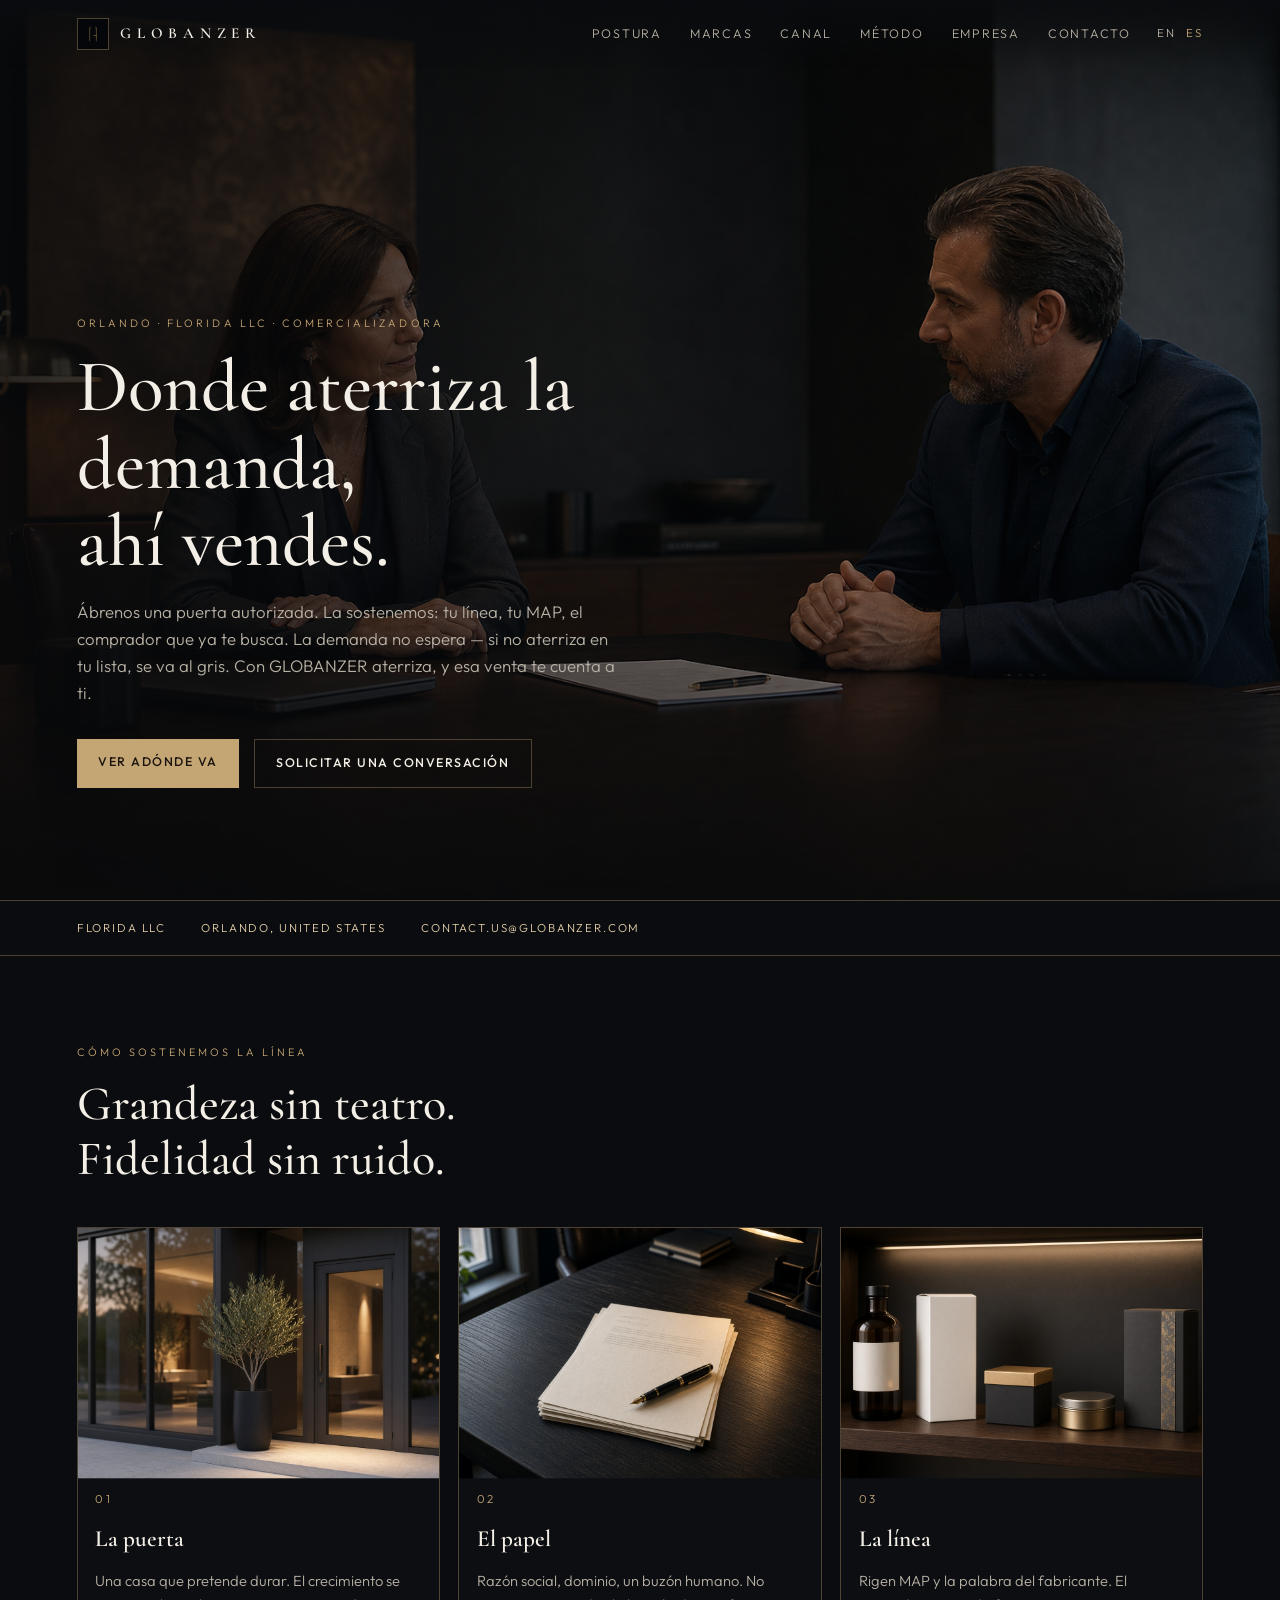
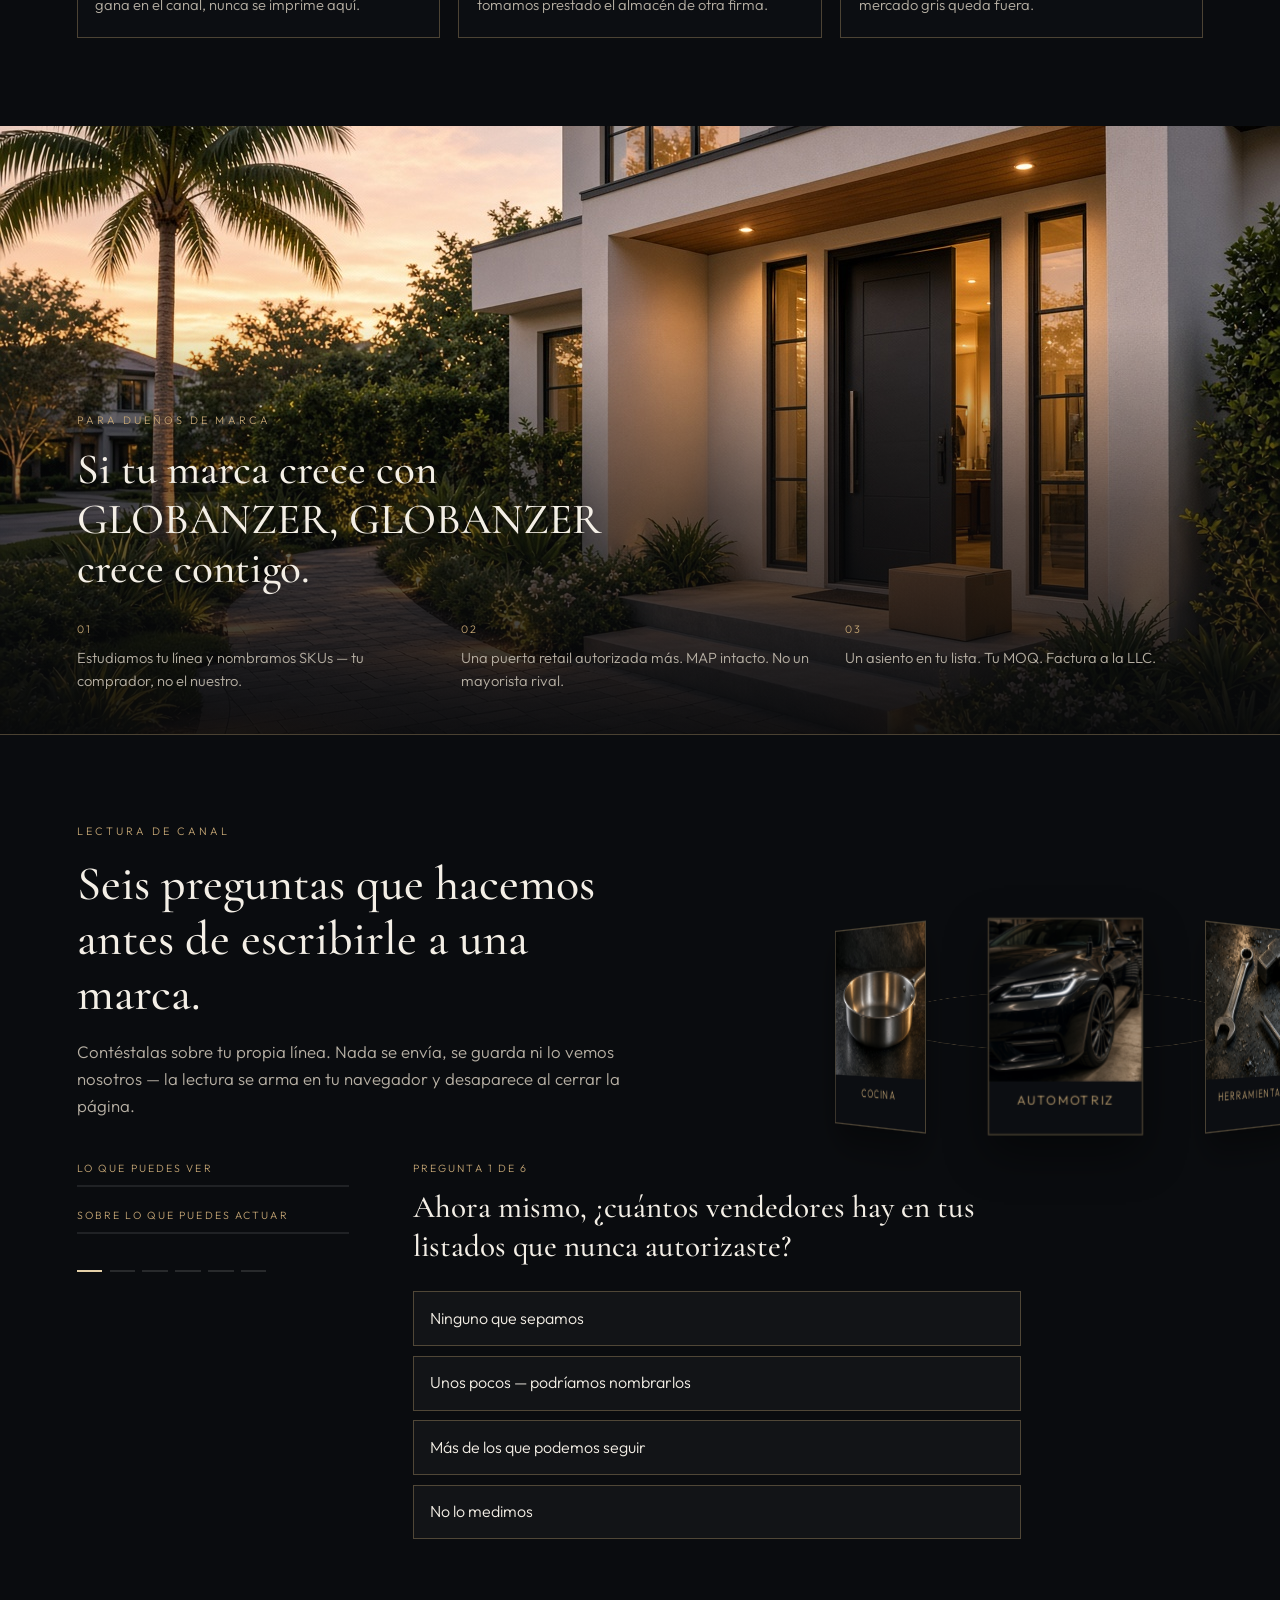
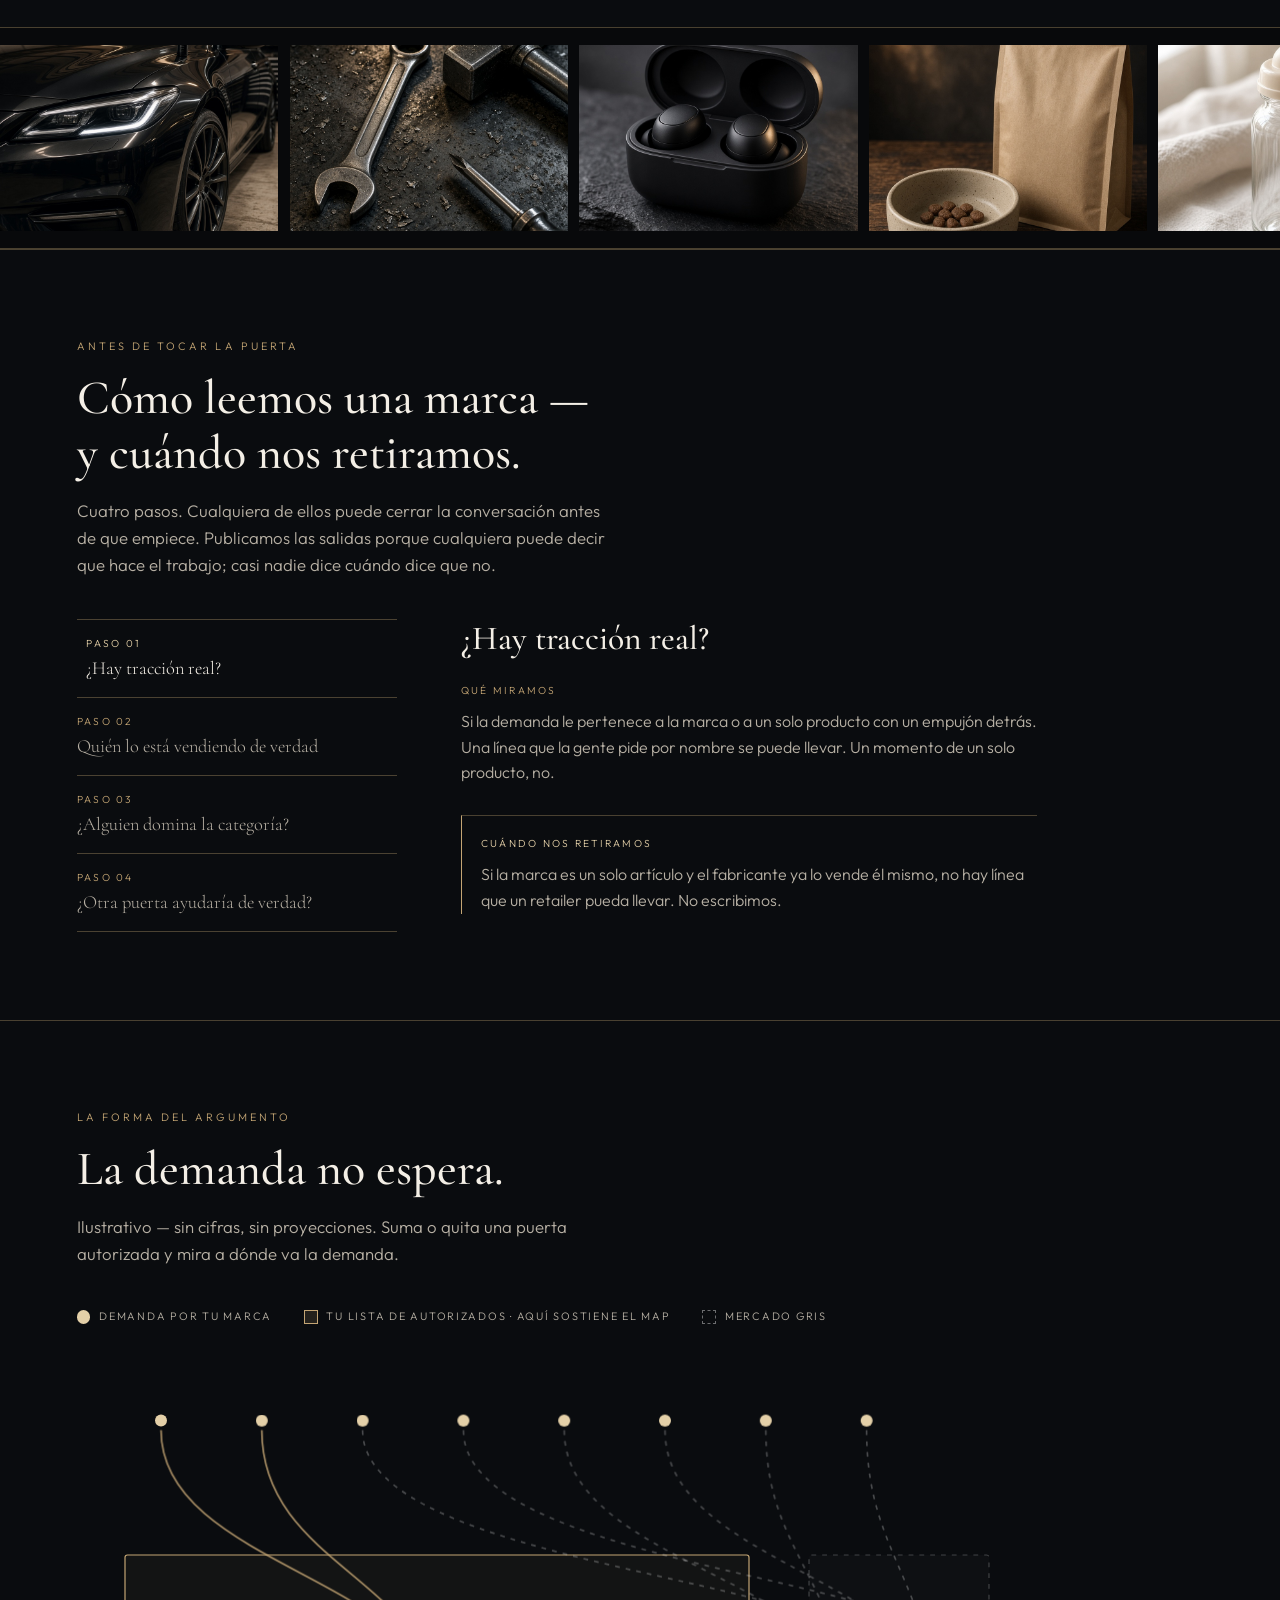
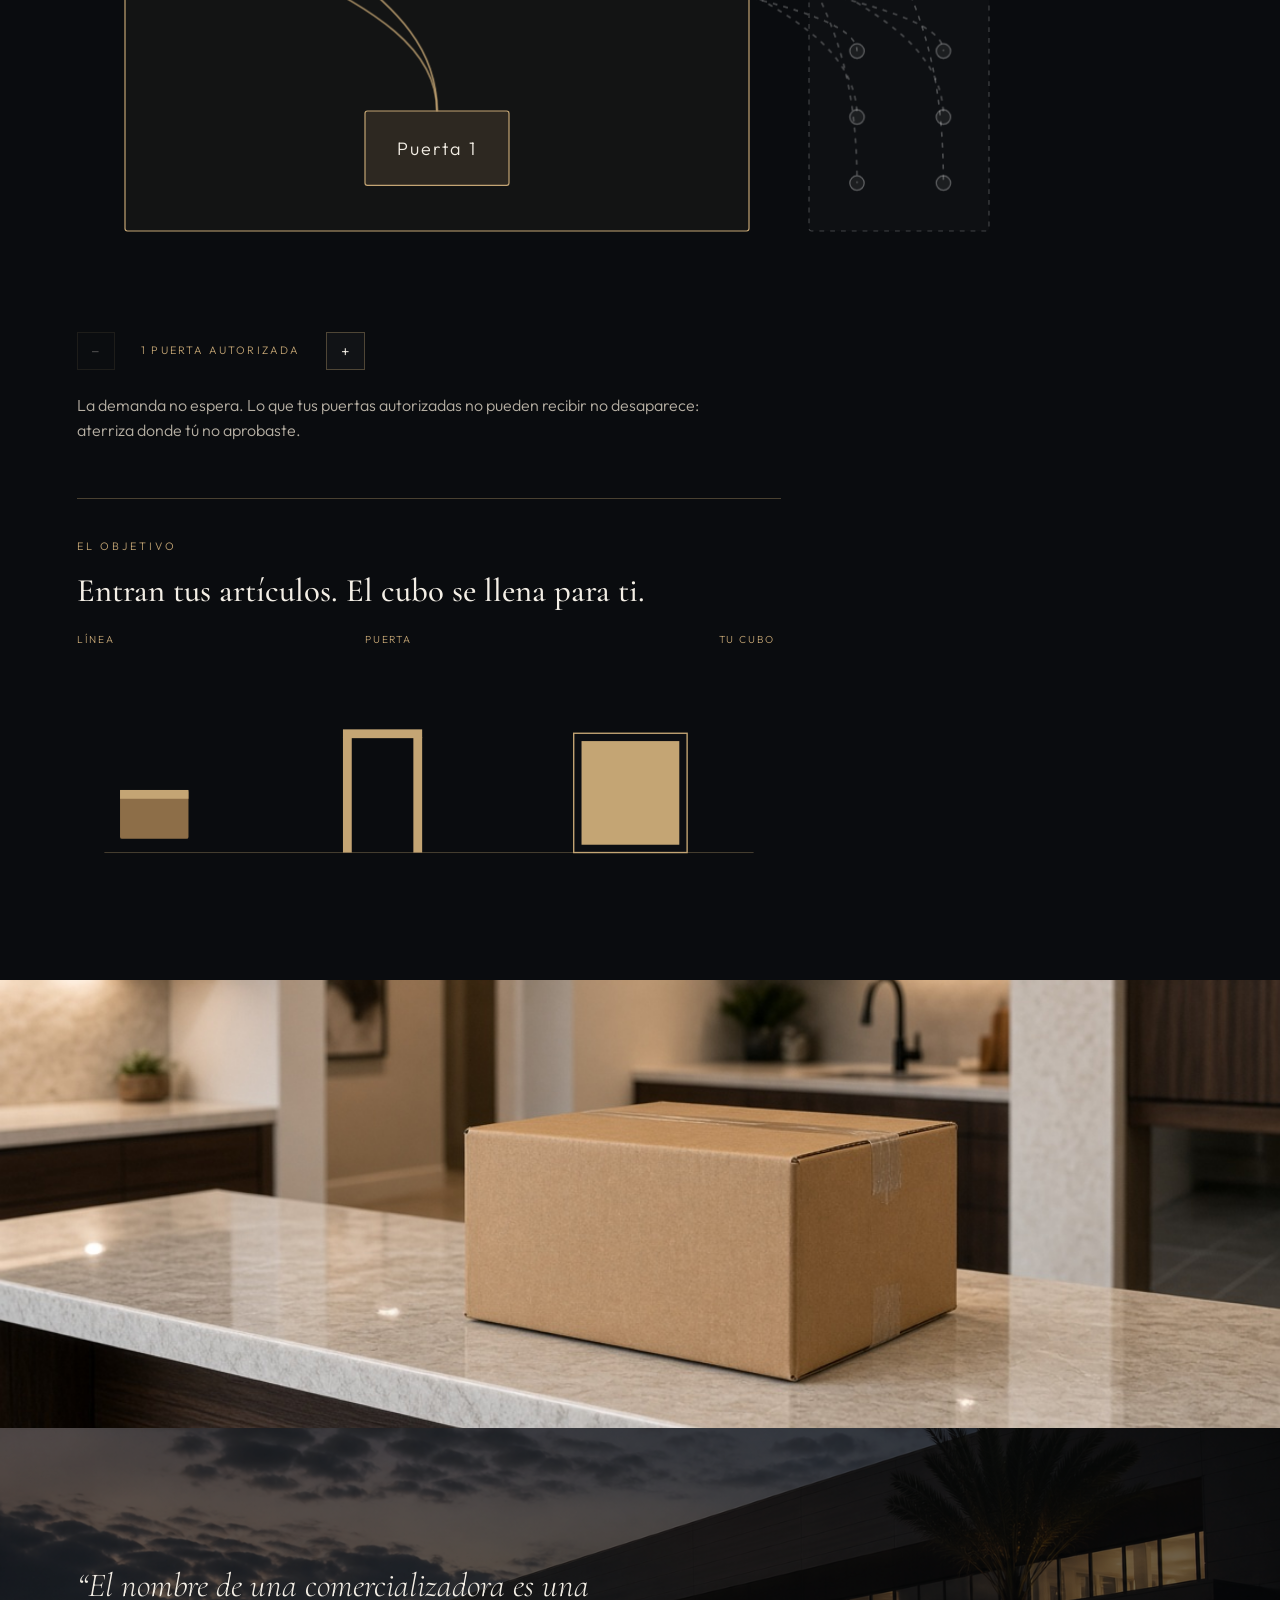
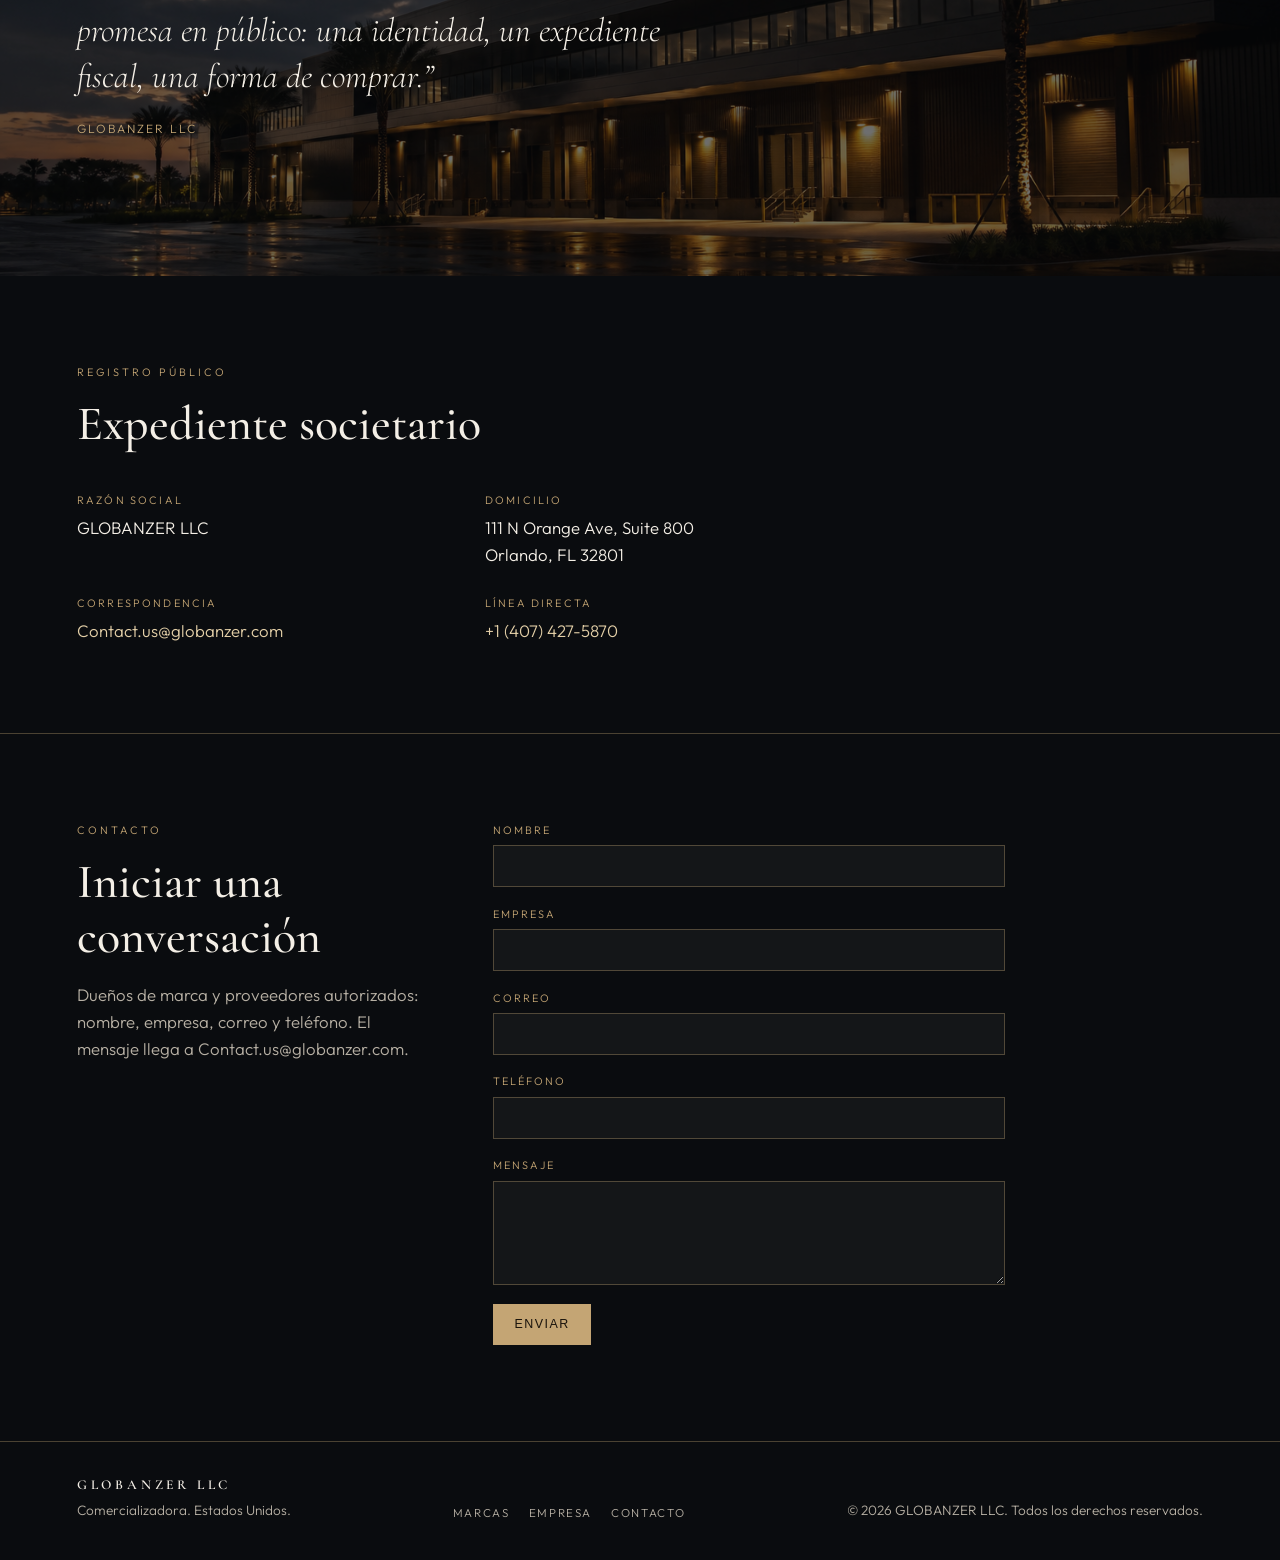
==== commit 50fee0b2: "Add three more main aisles to the orbit, and fill the brand cube box by box until top sales. Co-auth" ====
--- a/es/index.html
+++ b/es/index.html
@@ -126,6 +126,9 @@
         <figure class="orbit-card" style="--i:3"><img src="../assets/globanzer-orbit-pets.png" alt="" width="900" height="1200" /><figcaption>Mascotas</figcaption></figure>
         <figure class="orbit-card" style="--i:4"><img src="../assets/globanzer-orbit-baby.png" alt="" width="900" height="1200" /><figcaption>Bebé</figcaption></figure>
         <figure class="orbit-card" style="--i:5"><img src="../assets/globanzer-orbit-care.png" alt="" width="900" height="1200" /><figcaption>Hogar</figcaption></figure>
+        <figure class="orbit-card" style="--i:6"><img src="../assets/globanzer-orbit-beauty.png" alt="" width="900" height="1200" /><figcaption>Belleza</figcaption></figure>
+        <figure class="orbit-card" style="--i:7"><img src="../assets/globanzer-orbit-sports.png" alt="" width="900" height="1200" /><figcaption>Deportes</figcaption></figure>
+        <figure class="orbit-card" style="--i:8"><img src="../assets/globanzer-orbit-kitchen.png" alt="" width="900" height="1200" /><figcaption>Cocina</figcaption></figure>
       </div>
     </div>
     <header class="section-head">
@@ -145,12 +148,18 @@
         <img src="../assets/globanzer-orbit-pets.png" alt="" width="900" height="1200" />
         <img src="../assets/globanzer-orbit-baby.png" alt="" width="900" height="1200" />
         <img src="../assets/globanzer-orbit-care.png" alt="" width="900" height="1200" />
+        <img src="../assets/globanzer-orbit-beauty.png" alt="" width="900" height="1200" />
+        <img src="../assets/globanzer-orbit-sports.png" alt="" width="900" height="1200" />
+        <img src="../assets/globanzer-orbit-kitchen.png" alt="" width="900" height="1200" />
         <img src="../assets/globanzer-orbit-auto.png" alt="" width="900" height="1200" />
         <img src="../assets/globanzer-orbit-tools.png" alt="" width="900" height="1200" />
         <img src="../assets/globanzer-orbit-tech.png" alt="" width="900" height="1200" />
         <img src="../assets/globanzer-orbit-pets.png" alt="" width="900" height="1200" />
         <img src="../assets/globanzer-orbit-baby.png" alt="" width="900" height="1200" />
         <img src="../assets/globanzer-orbit-care.png" alt="" width="900" height="1200" />
+        <img src="../assets/globanzer-orbit-beauty.png" alt="" width="900" height="1200" />
+        <img src="../assets/globanzer-orbit-sports.png" alt="" width="900" height="1200" />
+        <img src="../assets/globanzer-orbit-kitchen.png" alt="" width="900" height="1200" />
       </div>
     </div>
   </section>
@@ -192,6 +201,7 @@
             <rect class="convert-fill" x="516" y="86" width="100" height="106" fill="#c4a574" />
           </g>
         </svg>
+        <p class="convert-mark">Ventas al tope</p>
       </div>
     </aside>
   </section>
--- a/styles.css
+++ b/styles.css
@@ -221,29 +221,30 @@
   position: absolute;
   left: 50%;
   top: 48%;
-  width: 17.5rem;
-  height: 8.2rem;
-  margin: -4.1rem 0 0 -8.75rem;
+  width: 19.2rem;
+  height: 8.8rem;
+  margin: -4.4rem 0 0 -9.6rem;
   border: 1px solid var(--hair);
   border-radius: 50%;
   transform: rotateX(68deg);
   pointer-events: none;
 }
 .orbit-ring {
+  --n: 9;
   position: absolute;
   inset: 0;
   transform-style: preserve-3d;
-  animation: orbit-spin 32s linear infinite;
+  animation: orbit-spin 42s linear infinite;
 }
 .orbit:hover .orbit-ring { animation-play-state: paused; }
 .orbit-card {
   position: absolute;
   left: 50%;
   top: 50%;
-  width: 7.4rem;
-  height: 10.2rem;
-  margin: -5.1rem 0 0 -3.7rem;
-  transform: rotateY(calc(var(--i) * 60deg)) translateZ(10.4rem);
+  width: 6.7rem;
+  height: 9.4rem;
+  margin: -4.7rem 0 0 -3.35rem;
+  transform: rotateY(calc(var(--i) * 360deg / var(--n))) translateZ(12.2rem);
   backface-visibility: hidden;
   -webkit-backface-visibility: hidden;
   background: #0c0e12;
@@ -254,7 +255,7 @@
 .orbit-card img {
   display: block;
   width: 100%;
-  height: 7.6rem;
+  height: 6.9rem;
   object-fit: cover;
 }
 .orbit-card figcaption {
@@ -282,14 +283,14 @@
     margin: 0;
     z-index: 2;
   }
-  .orbit-rail { width: 20rem; height: 9.4rem; margin: -4.7rem 0 0 -10rem; }
+  .orbit-rail { width: 22.4rem; height: 10.2rem; margin: -5.1rem 0 0 -11.2rem; }
   .orbit-card {
-    width: 8.1rem;
-    height: 11.2rem;
-    margin: -5.6rem 0 0 -4.05rem;
-    transform: rotateY(calc(var(--i) * 60deg)) translateZ(12.2rem);
+    width: 7.2rem;
+    height: 10.1rem;
+    margin: -5.05rem 0 0 -3.6rem;
+    transform: rotateY(calc(var(--i) * 360deg / var(--n))) translateZ(14.6rem);
   }
-  .orbit-card img { height: 8.5rem; }
+  .orbit-card img { height: 7.5rem; }
 }
 
 .film {
@@ -304,7 +305,7 @@
   gap: 0.7rem;
   width: max-content;
   padding: 1.05rem 0;
-  animation: film-run 68s linear infinite;
+  animation: film-run 84s linear infinite;
 }
 .marquee:hover .marquee-track { animation-play-state: paused; }
 .marquee-track img {
@@ -354,26 +355,59 @@
 }
 .convert-labs span:nth-child(2) { text-align: center; }
 .convert-labs span:last-child { text-align: right; padding-right: 0.4rem; }
+.convert-stage { position: relative; }
 .convert-stage svg { width: 100%; height: auto; display: block; }
+.convert-mark {
+  position: absolute;
+  right: 3.5%;
+  top: 4%;
+  margin: 0;
+  font-size: 0.62rem;
+  letter-spacing: 0.2em;
+  text-transform: uppercase;
+  color: var(--gold);
+  opacity: 0;
+  pointer-events: none;
+  animation: gz-mark 20s ease-in-out infinite;
+}
 .convert-box {
-  animation: gz-box 8s cubic-bezier(0.4, 0, 0.2, 1) infinite;
+  animation: gz-box 20s cubic-bezier(0.4, 0, 0.2, 1) infinite;
 }
 .convert-fill {
   transform-box: fill-box;
   transform-origin: center bottom;
-  animation: gz-fill 8s cubic-bezier(0.4, 0, 0.2, 1) infinite;
+  animation: gz-fill 20s ease-in-out infinite;
 }
 @keyframes gz-box {
   0% { transform: translateX(0); opacity: 1; }
-  38% { transform: translateX(210px); opacity: 1; }
-  48% { transform: translateX(238px); opacity: 0; }
-  49%, 88% { transform: translateX(0); opacity: 0; }
-  100% { transform: translateX(0); opacity: 1; }
+  9% { transform: translateX(210px); opacity: 1; }
+  12% { transform: translateX(238px); opacity: 0; }
+  13%, 14% { transform: translateX(0); opacity: 0; }
+  15% { transform: translateX(0); opacity: 1; }
+  24% { transform: translateX(210px); opacity: 1; }
+  27% { transform: translateX(238px); opacity: 0; }
+  28%, 29% { transform: translateX(0); opacity: 0; }
+  30% { transform: translateX(0); opacity: 1; }
+  39% { transform: translateX(210px); opacity: 1; }
+  42% { transform: translateX(238px); opacity: 0; }
+  43%, 44% { transform: translateX(0); opacity: 0; }
+  45% { transform: translateX(0); opacity: 1; }
+  54% { transform: translateX(210px); opacity: 1; }
+  57% { transform: translateX(238px); opacity: 0; }
+  58%, 100% { transform: translateX(0); opacity: 0; }
 }
 @keyframes gz-fill {
-  0%, 36% { transform: scaleY(0.07); }
-  52%, 82% { transform: scaleY(1); }
-  100% { transform: scaleY(0.07); }
+  0%, 8% { transform: scaleY(0.06); }
+  13%, 22% { transform: scaleY(0.28); }
+  28%, 37% { transform: scaleY(0.50); }
+  43%, 52% { transform: scaleY(0.74); }
+  58%, 78% { transform: scaleY(1); }
+  90%, 100% { transform: scaleY(0.06); }
+}
+@keyframes gz-mark {
+  0%, 56% { opacity: 0; }
+  60%, 78% { opacity: 1; }
+  86%, 100% { opacity: 0; }
 }
 .chapter-bleed figcaption {
   position: absolute;
@@ -819,4 +853,5 @@
   .orbit-ring { animation: none; }
   .convert-box { animation: none; opacity: 0; }
   .convert-fill { animation: none; transform: scaleY(1); }
-}
+  .convert-mark { animation: none; opacity: 1; }
+}
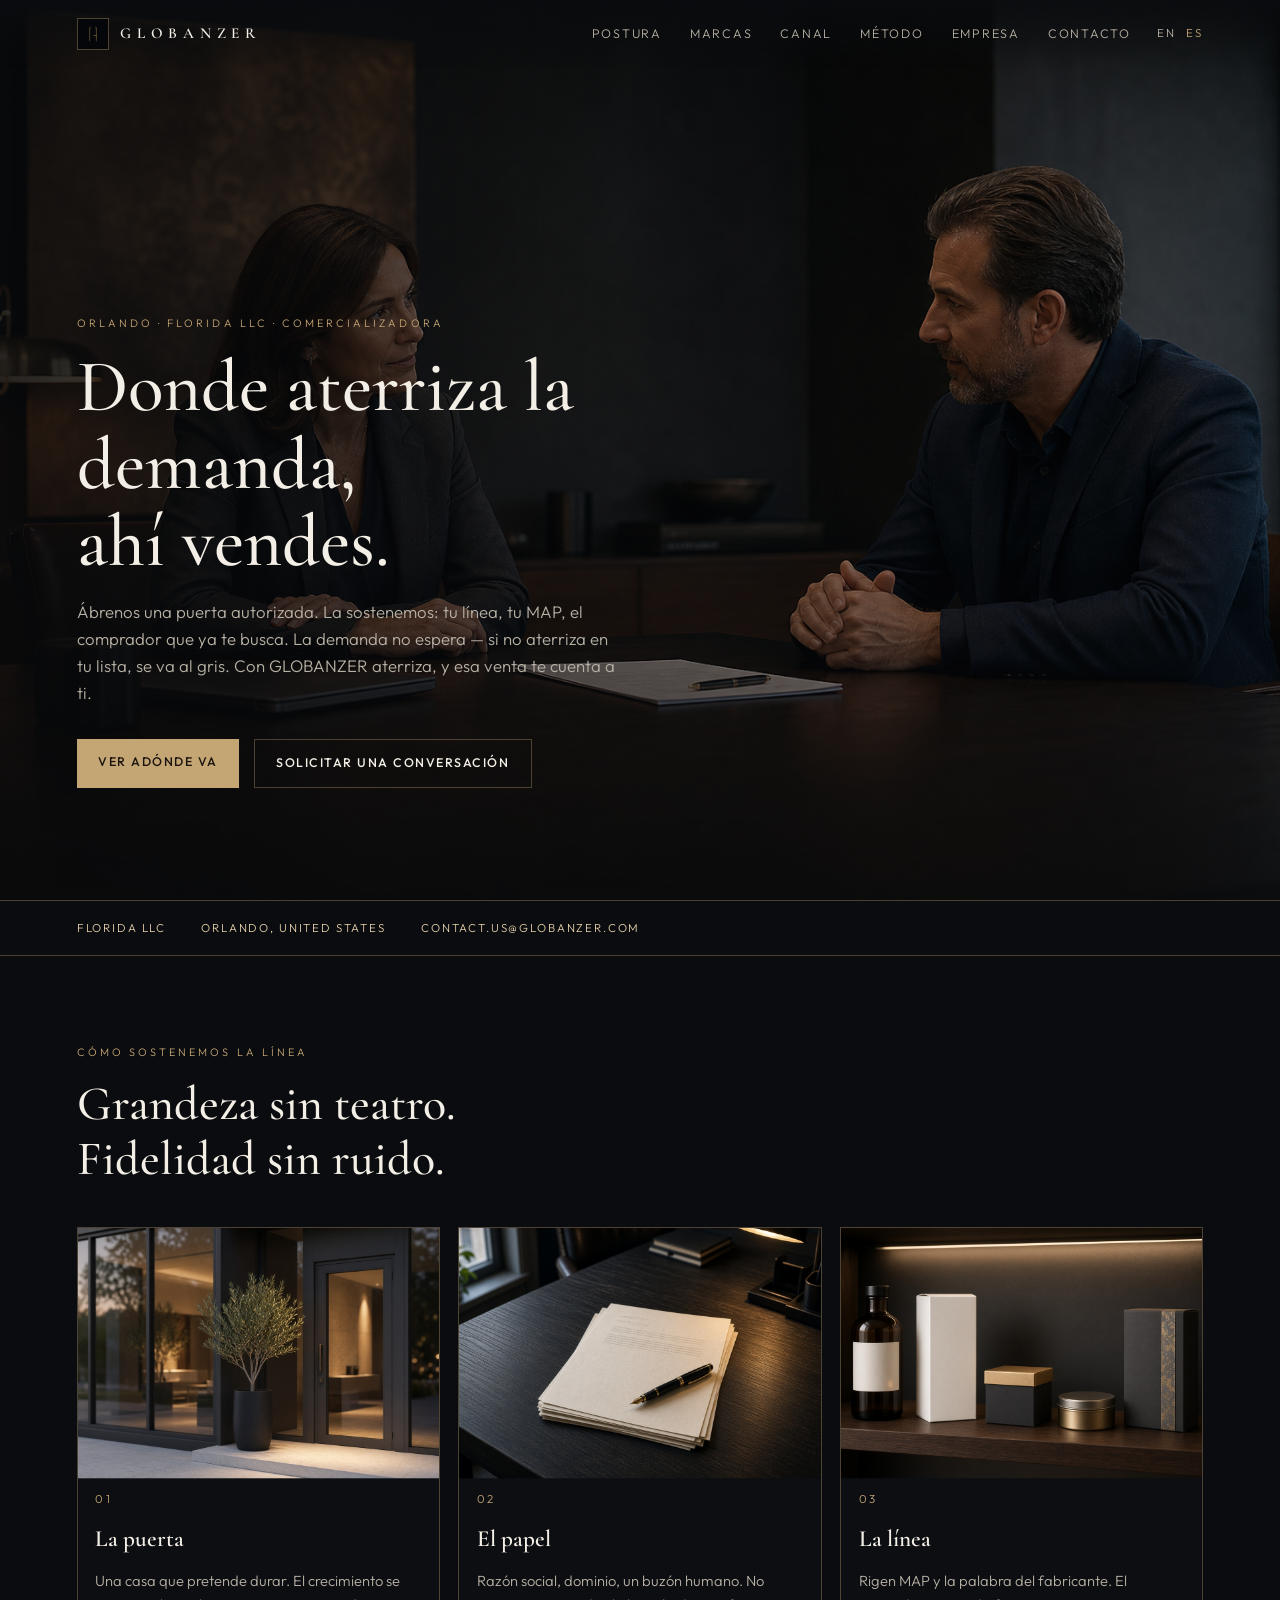
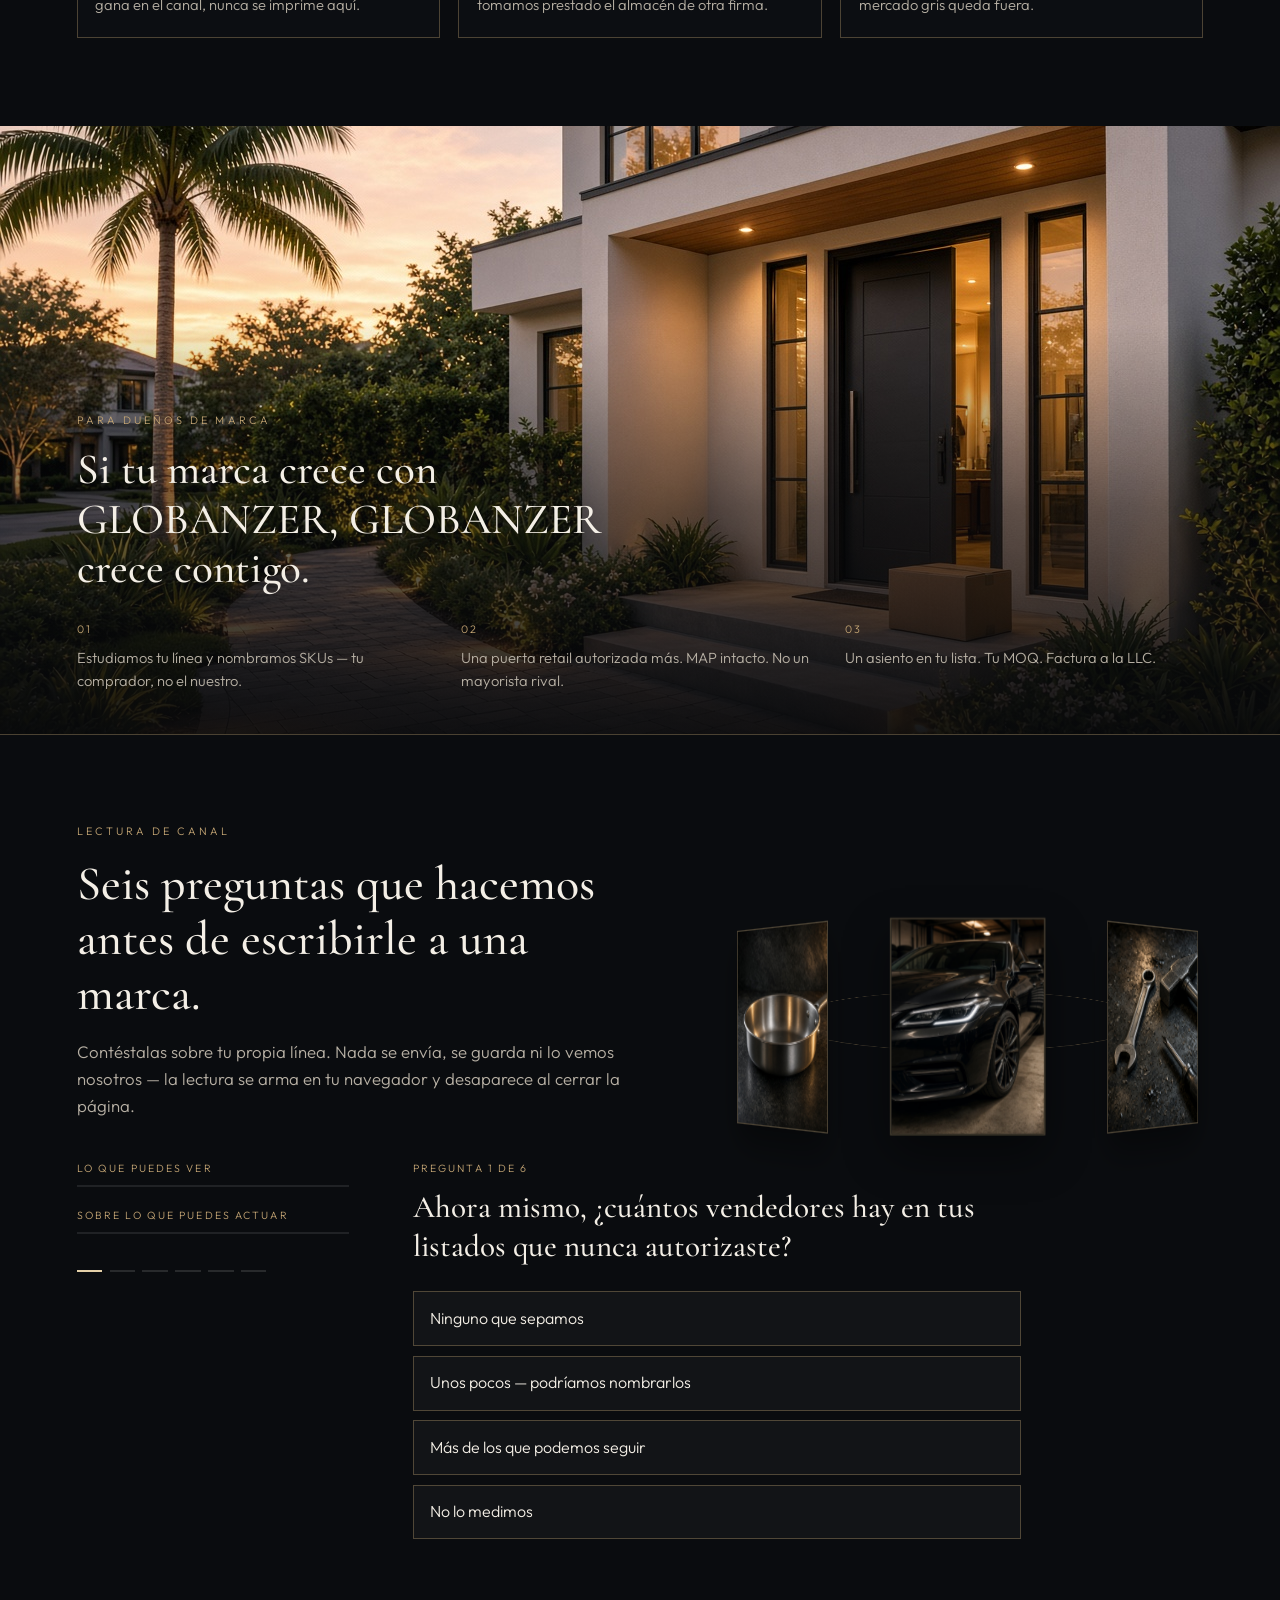
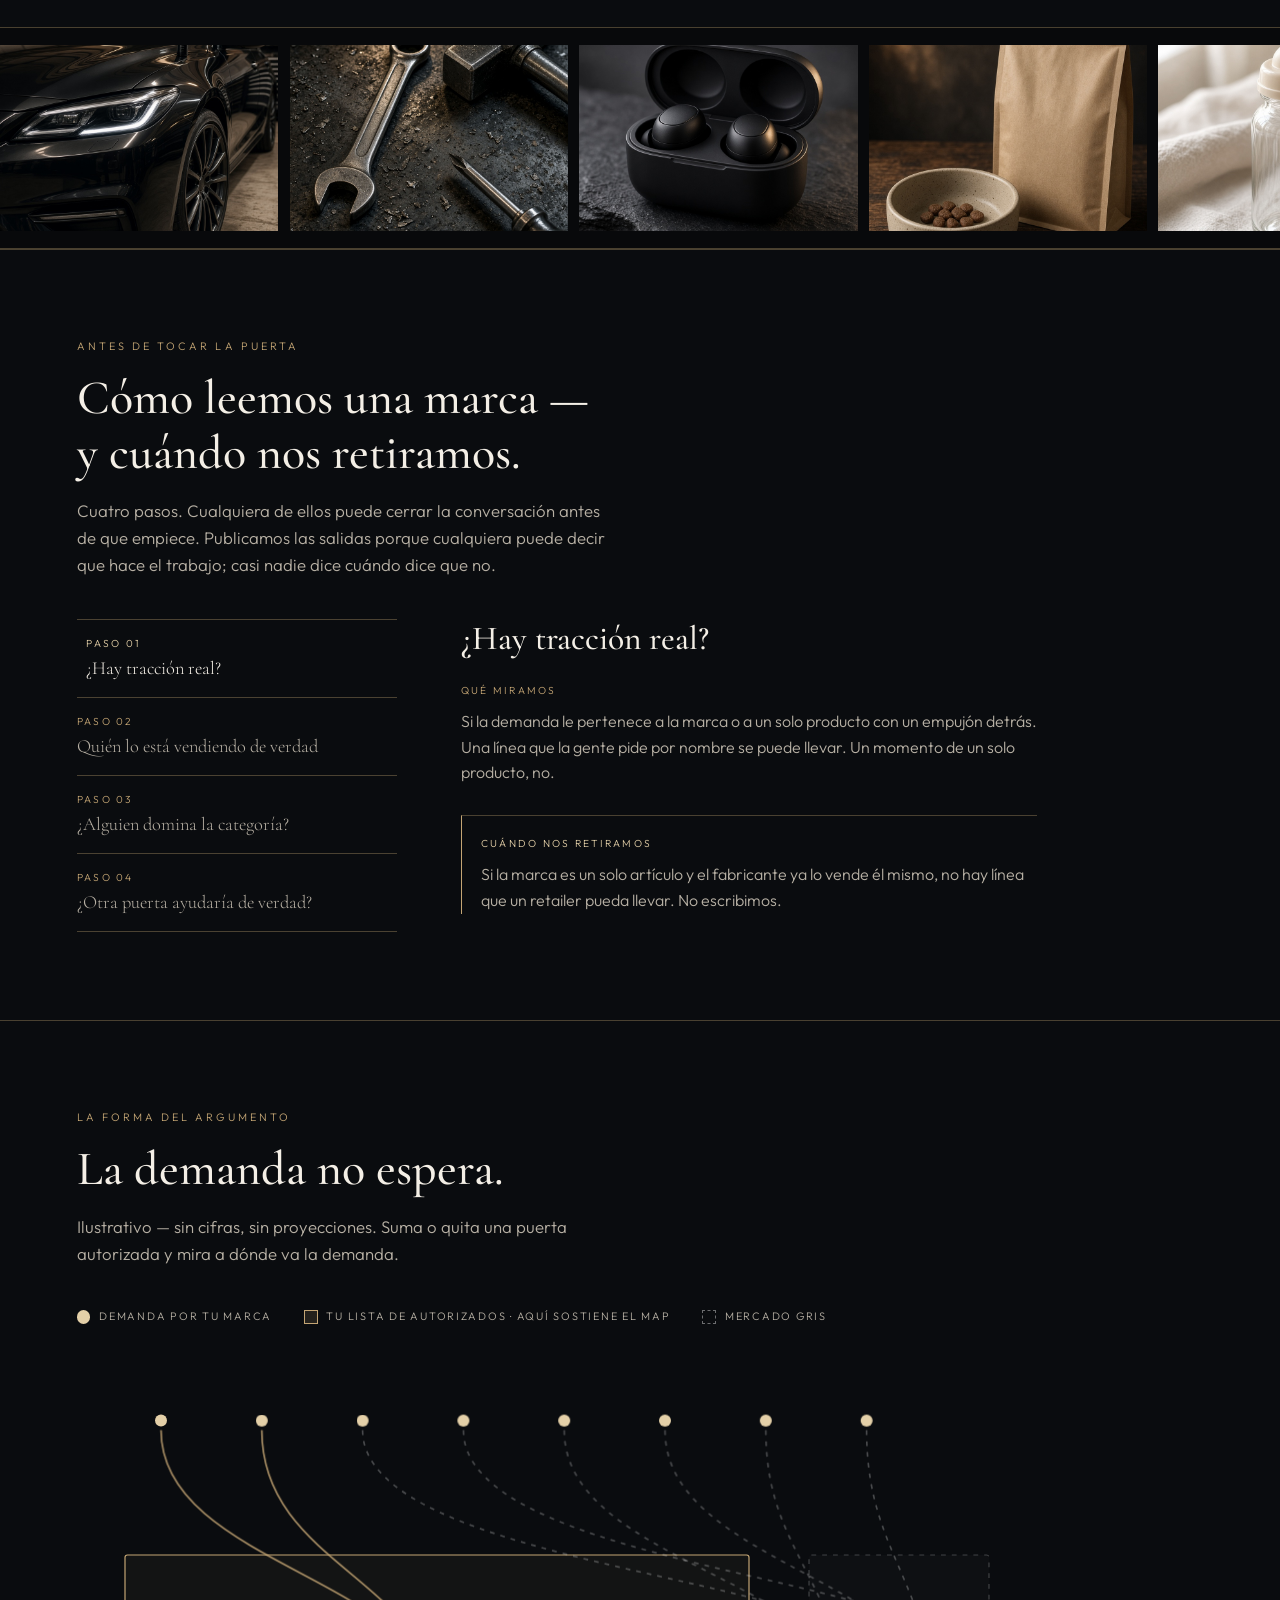
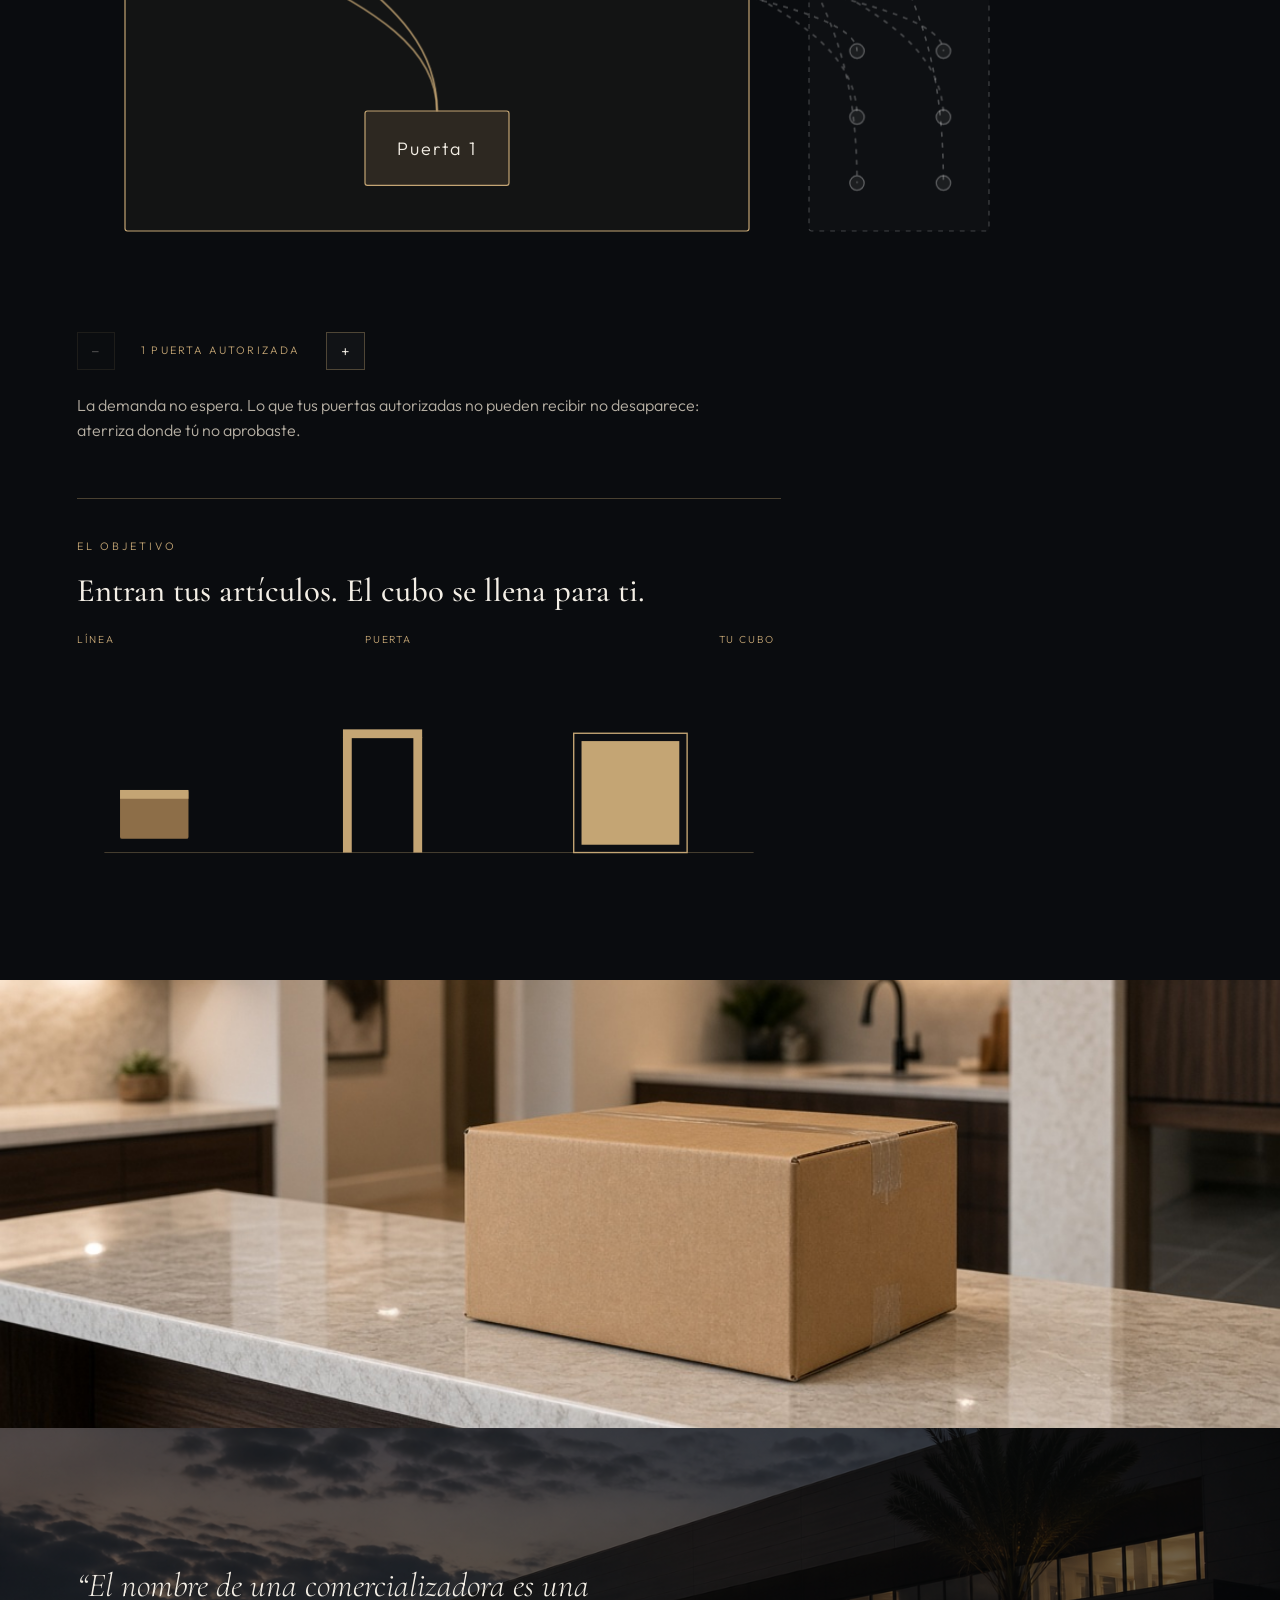
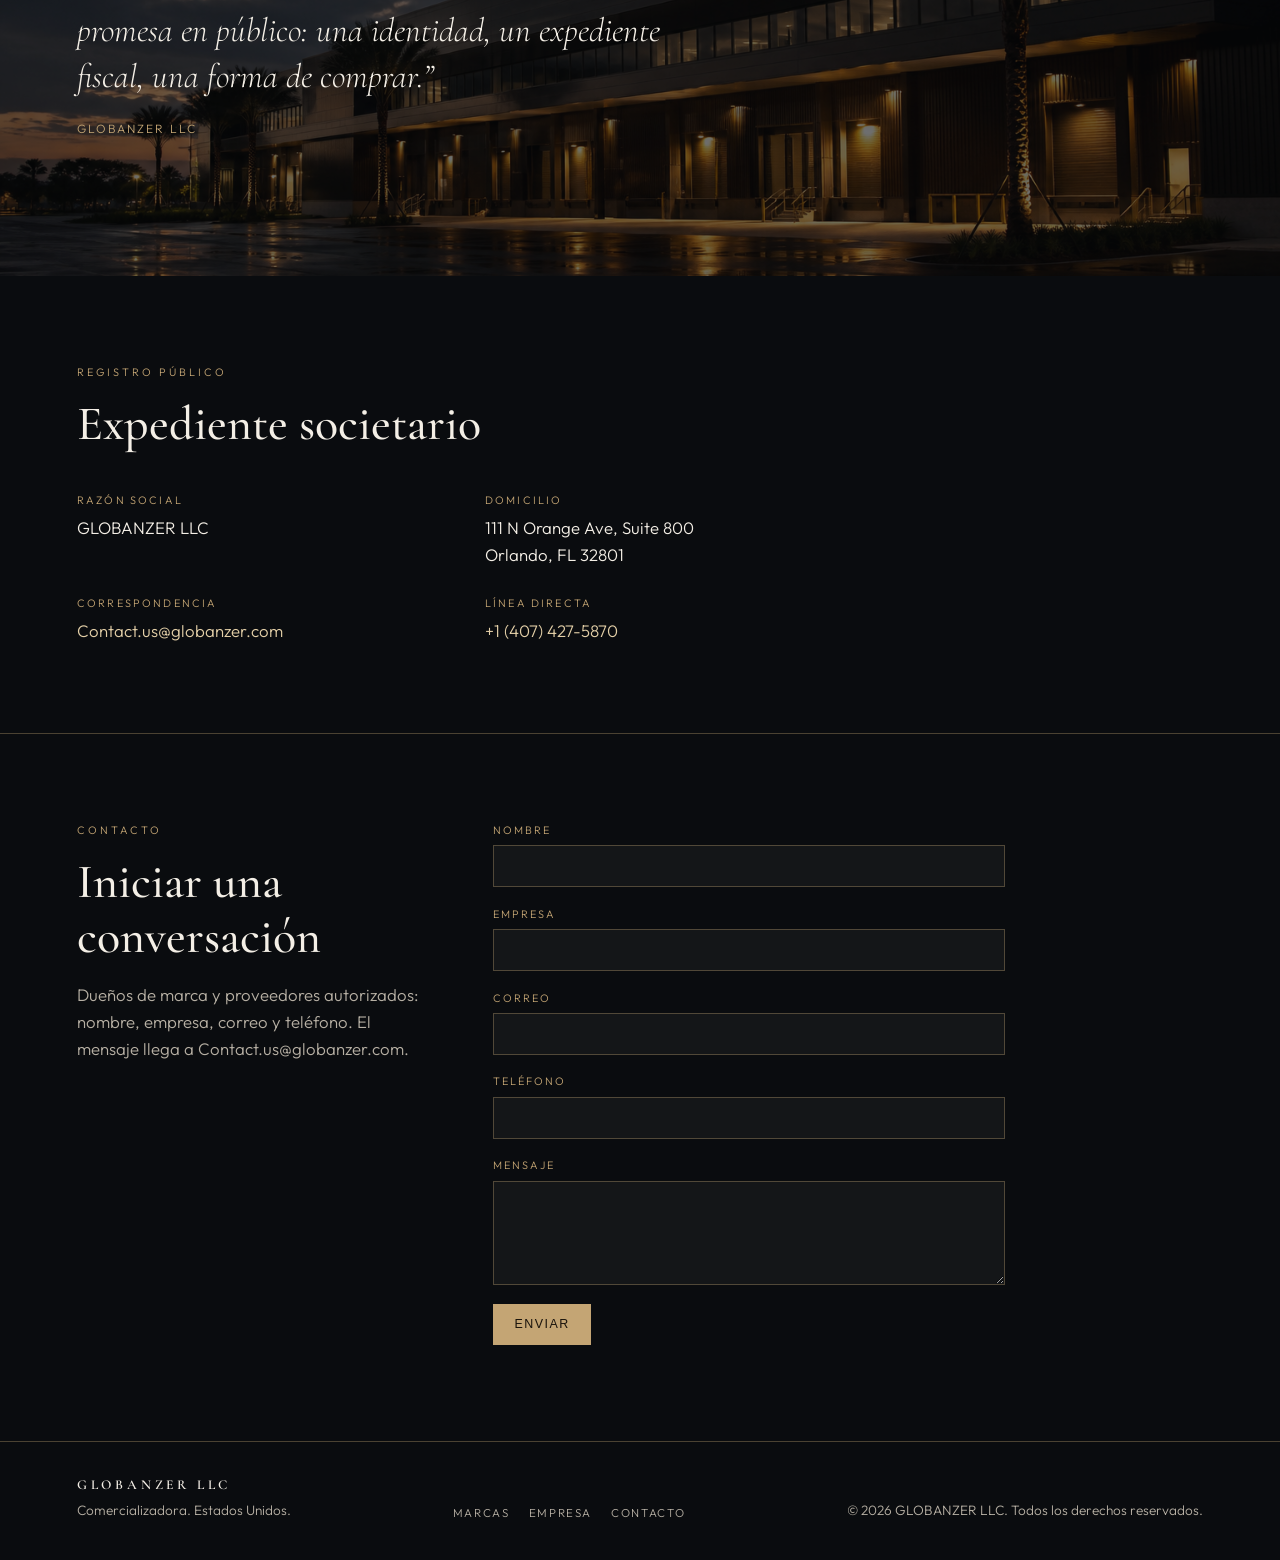
==== commit c21c404b: "Drop the aisle names from the orbit so it reads as demand, not our catalog. Co-authored-by: Cursor <" ====
--- a/es/index.html
+++ b/es/index.html
@@ -120,15 +120,15 @@
     <div class="orbit" aria-hidden="true">
       <div class="orbit-rail"></div>
       <div class="orbit-ring">
-        <figure class="orbit-card" style="--i:0"><img src="../assets/globanzer-orbit-auto.png" alt="" width="900" height="1200" /><figcaption>Automotriz</figcaption></figure>
-        <figure class="orbit-card" style="--i:1"><img src="../assets/globanzer-orbit-tools.png" alt="" width="900" height="1200" /><figcaption>Herramientas</figcaption></figure>
-        <figure class="orbit-card" style="--i:2"><img src="../assets/globanzer-orbit-tech.png" alt="" width="900" height="1200" /><figcaption>Electrónica</figcaption></figure>
-        <figure class="orbit-card" style="--i:3"><img src="../assets/globanzer-orbit-pets.png" alt="" width="900" height="1200" /><figcaption>Mascotas</figcaption></figure>
-        <figure class="orbit-card" style="--i:4"><img src="../assets/globanzer-orbit-baby.png" alt="" width="900" height="1200" /><figcaption>Bebé</figcaption></figure>
-        <figure class="orbit-card" style="--i:5"><img src="../assets/globanzer-orbit-care.png" alt="" width="900" height="1200" /><figcaption>Hogar</figcaption></figure>
-        <figure class="orbit-card" style="--i:6"><img src="../assets/globanzer-orbit-beauty.png" alt="" width="900" height="1200" /><figcaption>Belleza</figcaption></figure>
-        <figure class="orbit-card" style="--i:7"><img src="../assets/globanzer-orbit-sports.png" alt="" width="900" height="1200" /><figcaption>Deportes</figcaption></figure>
-        <figure class="orbit-card" style="--i:8"><img src="../assets/globanzer-orbit-kitchen.png" alt="" width="900" height="1200" /><figcaption>Cocina</figcaption></figure>
+        <figure class="orbit-card" style="--i:0"><img src="../assets/globanzer-orbit-auto.png" alt="" width="900" height="1200" /></figure>
+        <figure class="orbit-card" style="--i:1"><img src="../assets/globanzer-orbit-tools.png" alt="" width="900" height="1200" /></figure>
+        <figure class="orbit-card" style="--i:2"><img src="../assets/globanzer-orbit-tech.png" alt="" width="900" height="1200" /></figure>
+        <figure class="orbit-card" style="--i:3"><img src="../assets/globanzer-orbit-pets.png" alt="" width="900" height="1200" /></figure>
+        <figure class="orbit-card" style="--i:4"><img src="../assets/globanzer-orbit-baby.png" alt="" width="900" height="1200" /></figure>
+        <figure class="orbit-card" style="--i:5"><img src="../assets/globanzer-orbit-care.png" alt="" width="900" height="1200" /></figure>
+        <figure class="orbit-card" style="--i:6"><img src="../assets/globanzer-orbit-beauty.png" alt="" width="900" height="1200" /></figure>
+        <figure class="orbit-card" style="--i:7"><img src="../assets/globanzer-orbit-sports.png" alt="" width="900" height="1200" /></figure>
+        <figure class="orbit-card" style="--i:8"><img src="../assets/globanzer-orbit-kitchen.png" alt="" width="900" height="1200" /></figure>
       </div>
     </div>
     <header class="section-head">
--- a/styles.css
+++ b/styles.css
@@ -255,27 +255,18 @@
 .orbit-card img {
   display: block;
   width: 100%;
-  height: 6.9rem;
+  height: 100%;
   object-fit: cover;
-}
-.orbit-card figcaption {
-  margin: 0;
-  padding: 0.45rem 0.4rem 0.5rem;
-  font-size: 0.58rem;
-  letter-spacing: 0.16em;
-  text-transform: uppercase;
-  color: var(--gold);
-  text-align: center;
 }
 @keyframes orbit-spin {
   from { transform: rotateY(0deg); }
   to { transform: rotateY(-360deg); }
 }
 @media (min-width: 1120px) {
-  .diag { padding-right: 26vw; min-height: 34rem; }
+  .diag { padding-right: calc(26vw + 1.4cm); min-height: 34rem; }
   .orbit {
     position: absolute;
-    right: 3vw;
+    right: calc(3vw + 2.6cm);
     top: 5.2rem;
     width: 22rem;
     height: 26rem;
@@ -290,7 +281,6 @@
     margin: -5.05rem 0 0 -3.6rem;
     transform: rotateY(calc(var(--i) * 360deg / var(--n))) translateZ(14.6rem);
   }
-  .orbit-card img { height: 7.5rem; }
 }
 
 .film {
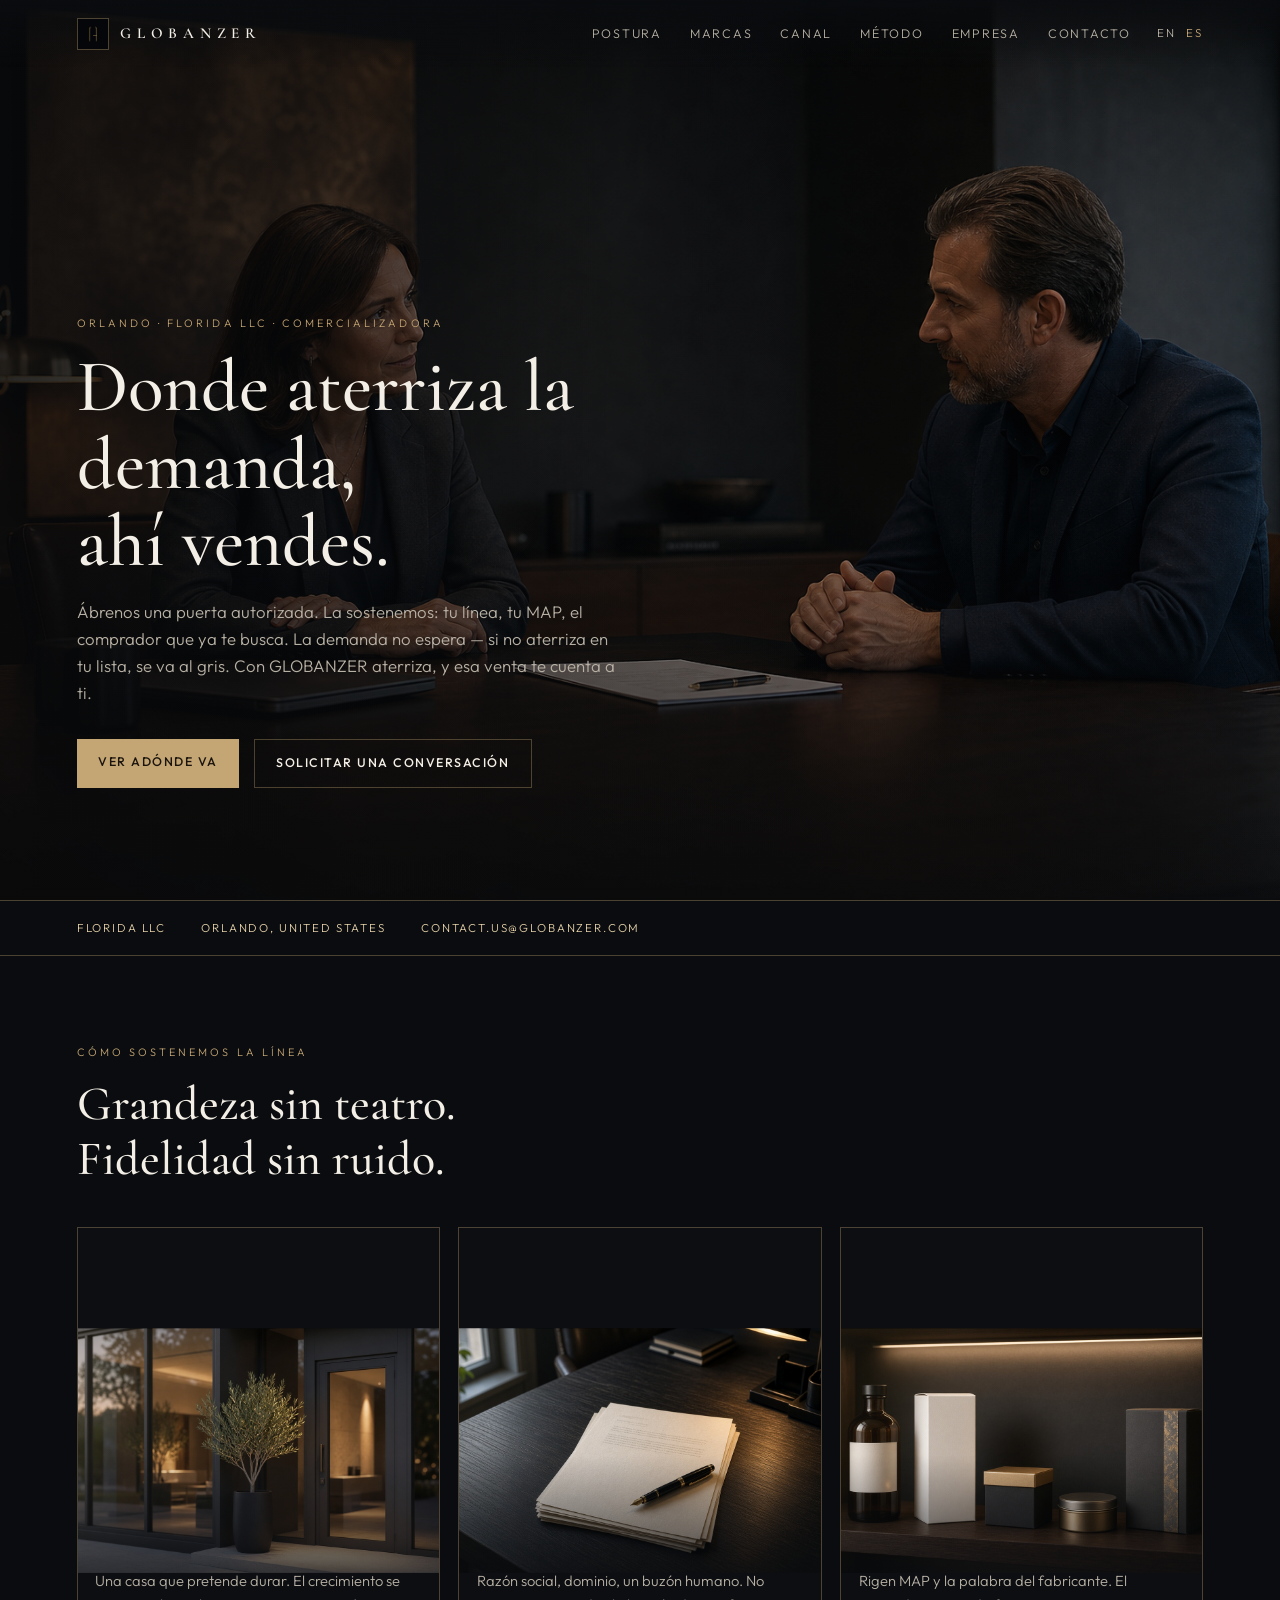
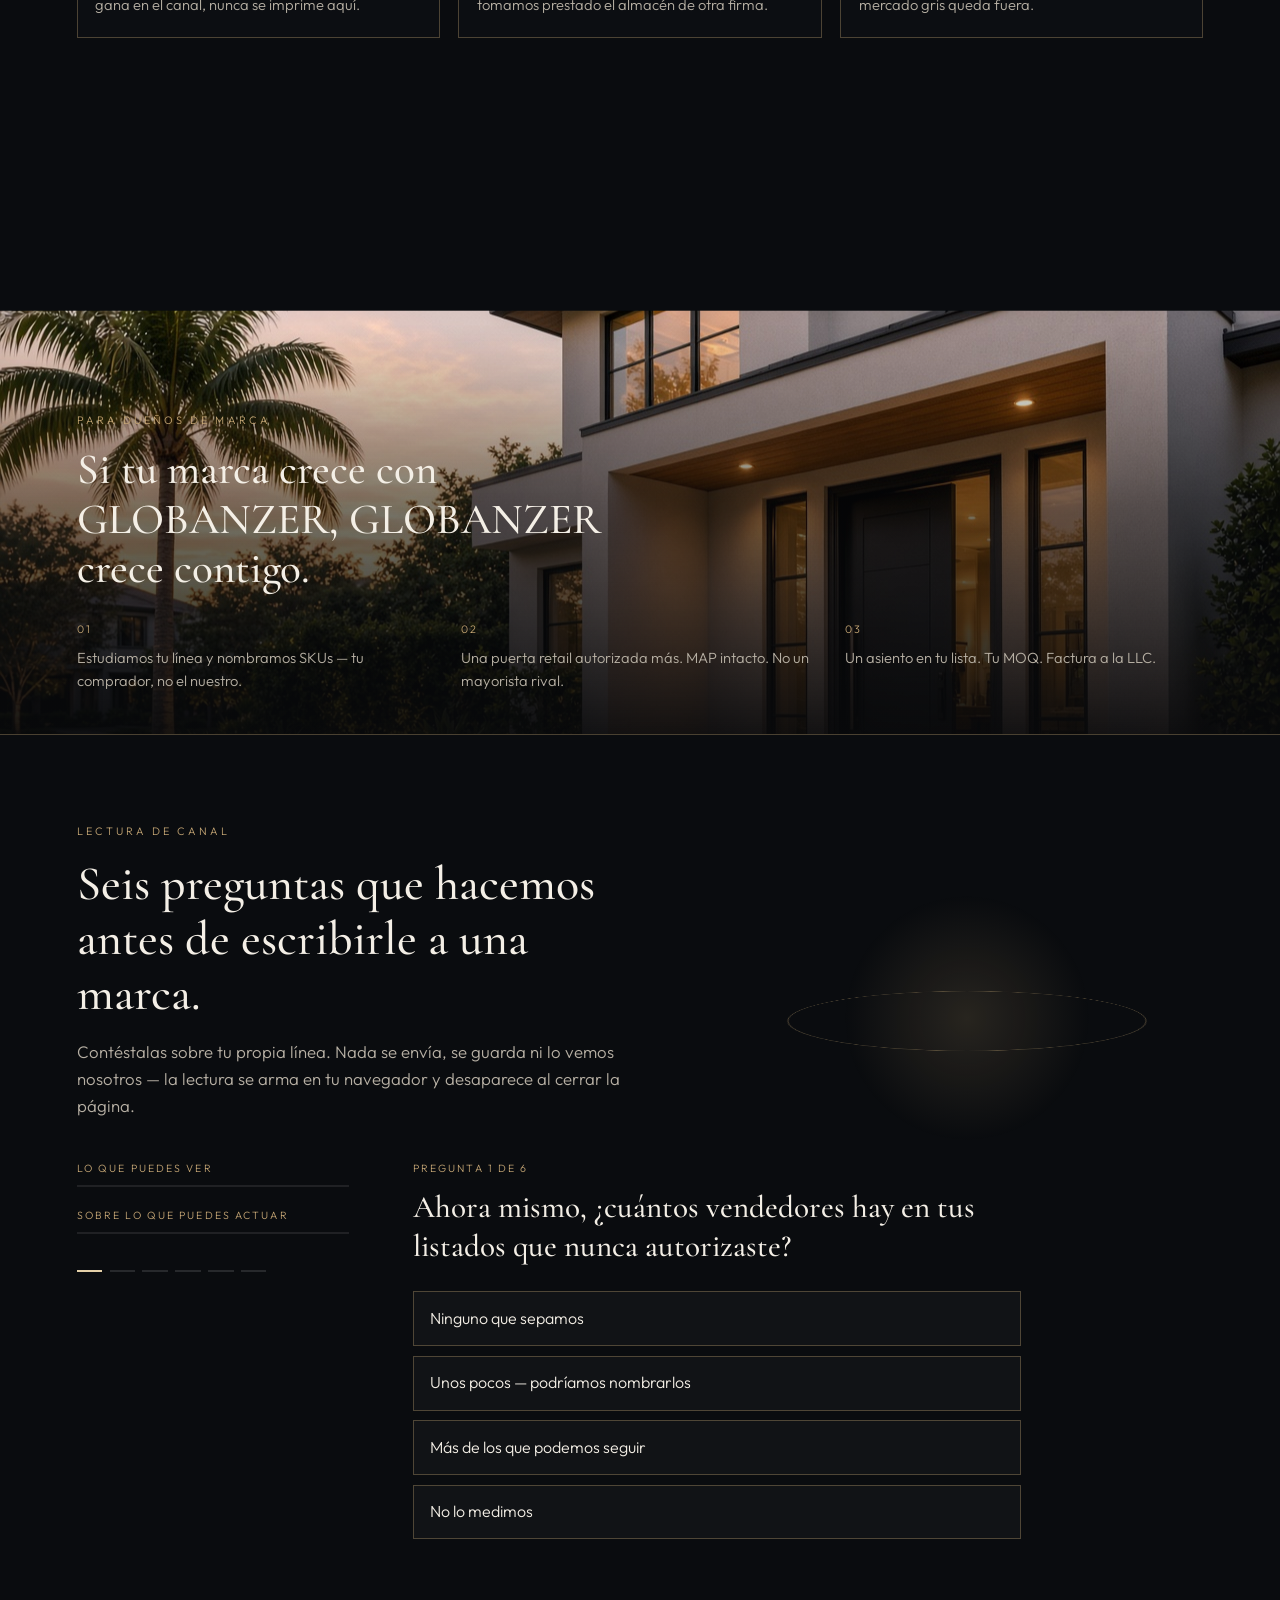
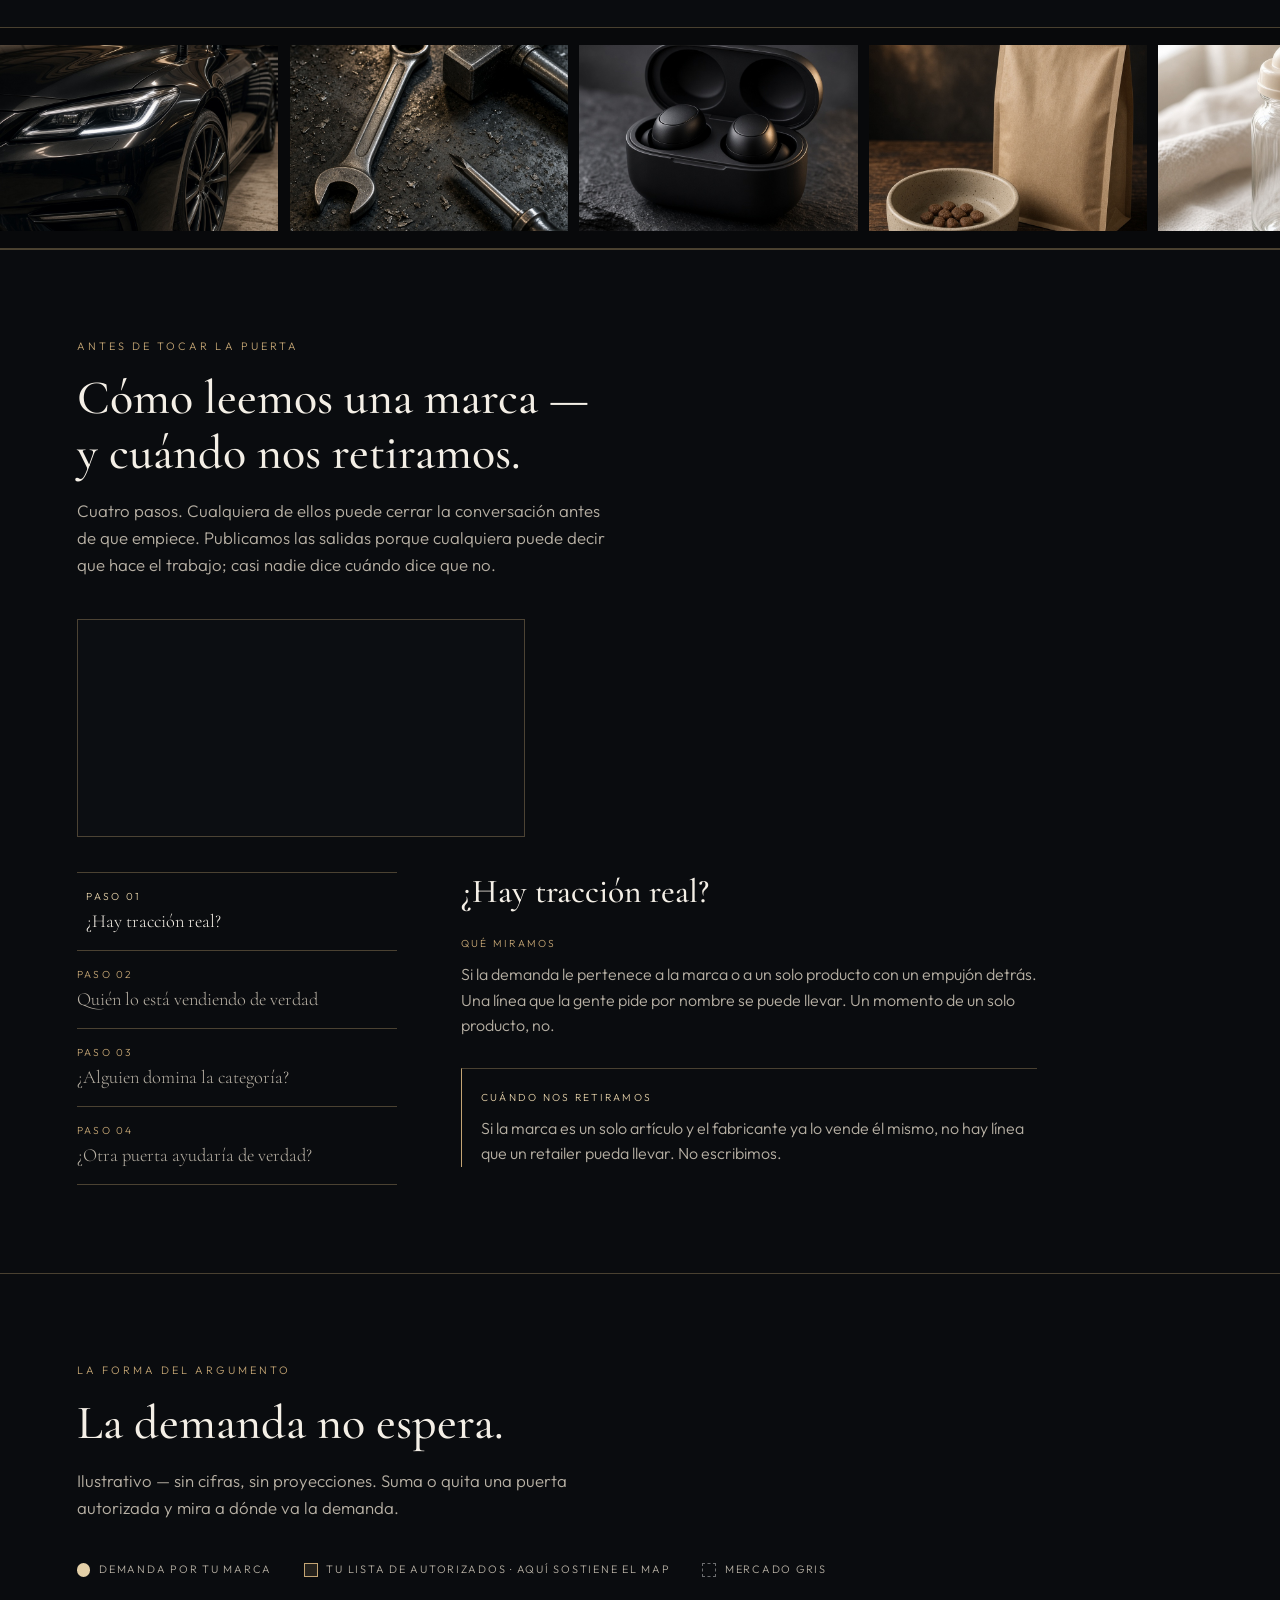
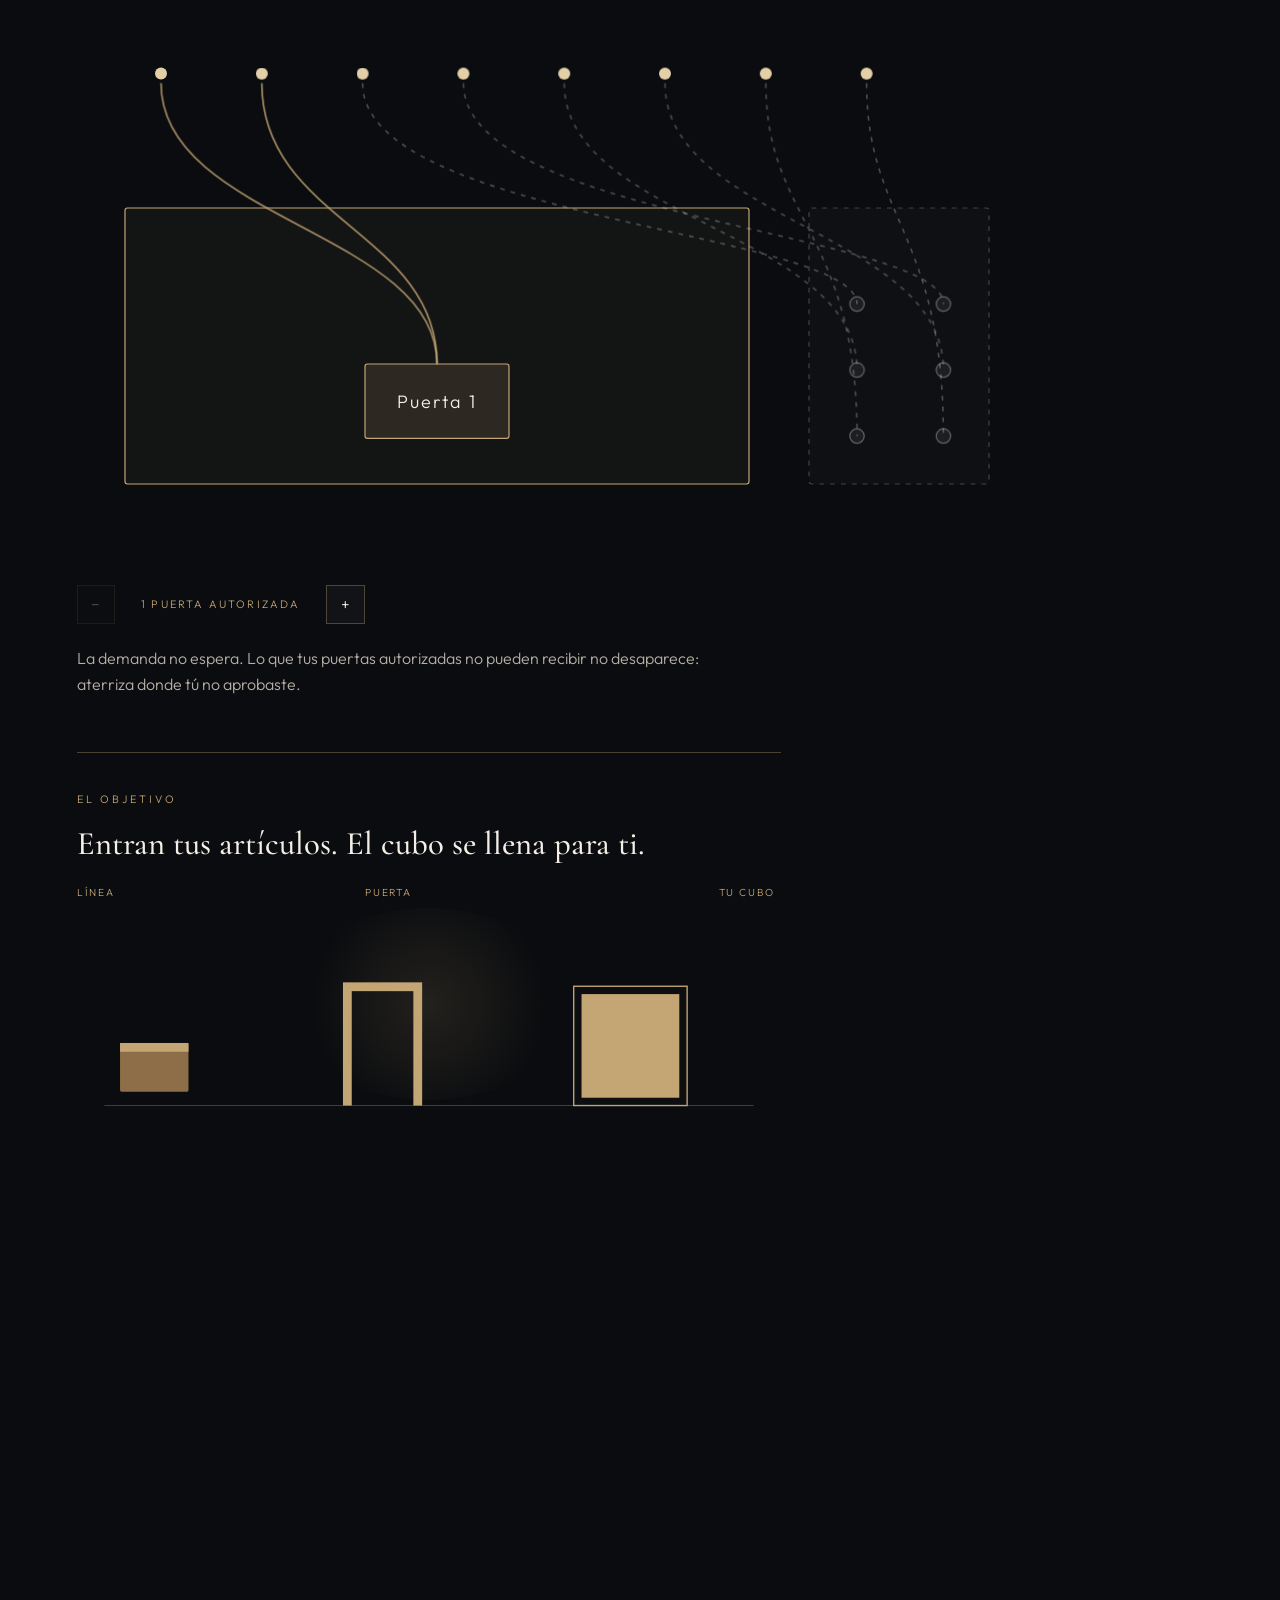
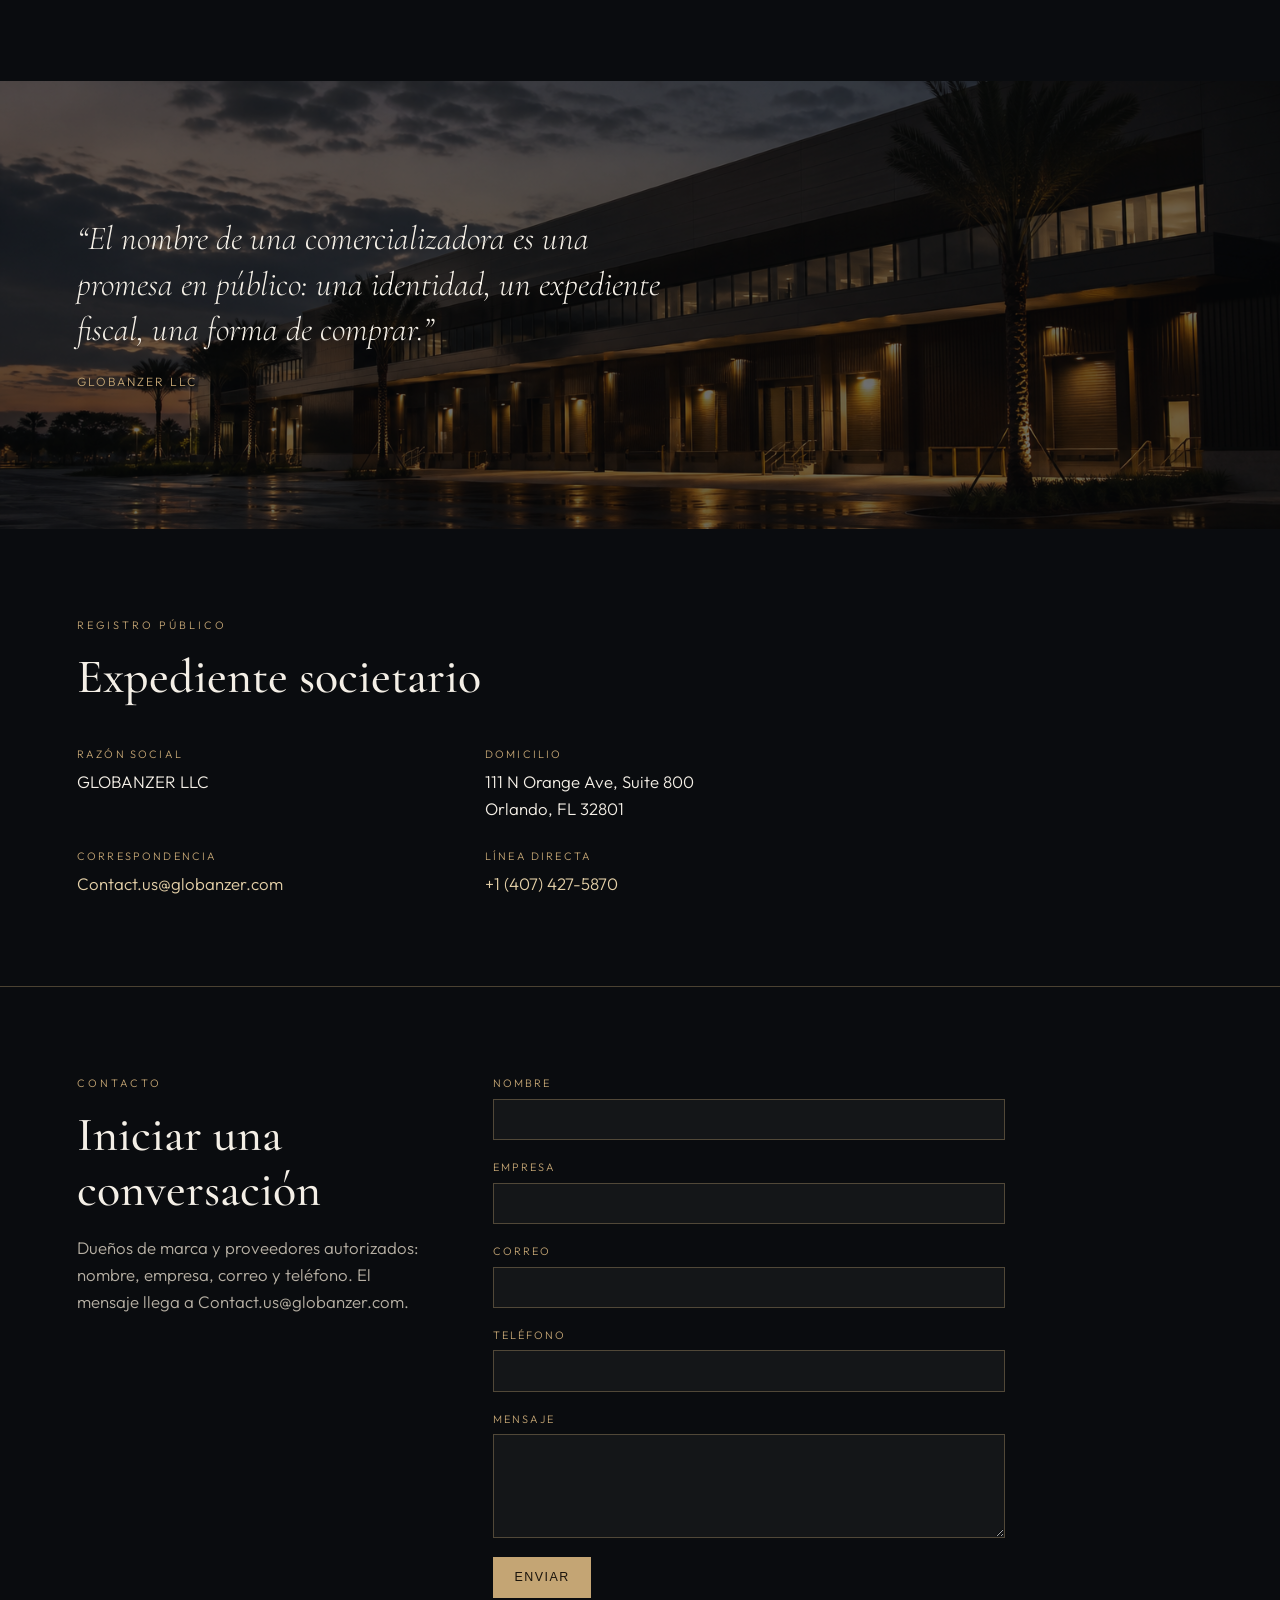
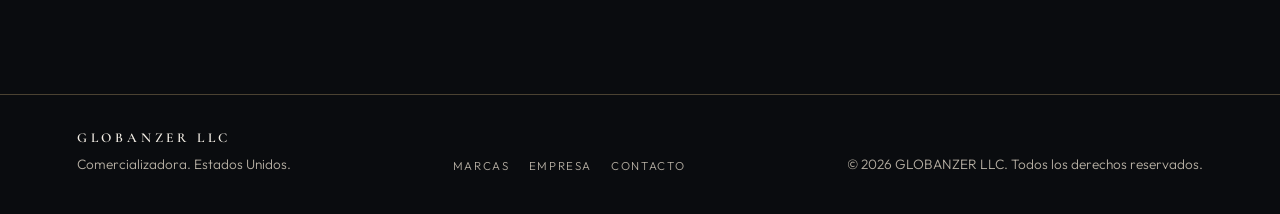
==== commit 0986742c: "Give photos a gold-carbon veil and wire the parallax that was already in the script." ====
--- a/es/index.html
+++ b/es/index.html
@@ -75,7 +75,9 @@
     </header>
     <div class="frames">
       <article class="frame">
-        <img class="frame-shot" src="../assets/globanzer-frame-door.png" alt="Una puerta de vidrio contemporánea, luz cálida en el umbral" width="1200" height="900" />
+        <div class="frame-media" data-parallax>
+          <img class="frame-shot" src="../assets/globanzer-frame-door.png" alt="Una puerta de vidrio contemporánea, luz cálida en el umbral" width="1200" height="900" />
+        </div>
         <div class="frame-cap">
           <p class="num">01</p>
           <h3>La puerta</h3>
@@ -83,7 +85,9 @@
         </div>
       </article>
       <article class="frame">
-        <img class="frame-shot" src="../assets/globanzer-frame-paper.png" alt="Un escritorio real, papel y pluma a la lámpara" width="1200" height="900" />
+        <div class="frame-media" data-parallax>
+          <img class="frame-shot" src="../assets/globanzer-frame-paper.png" alt="Un escritorio real, papel y pluma a la lámpara" width="1200" height="900" />
+        </div>
         <div class="frame-cap">
           <p class="num">02</p>
           <h3>El papel</h3>
@@ -91,7 +95,9 @@
         </div>
       </article>
       <article class="frame">
-        <img class="frame-shot" src="../assets/globanzer-frame-line.png" alt="Una línea retail mixta, en orden" width="1200" height="900" />
+        <div class="frame-media" data-parallax>
+          <img class="frame-shot" src="../assets/globanzer-frame-line.png" alt="Una línea retail mixta, en orden" width="1200" height="900" />
+        </div>
         <div class="frame-cap">
           <p class="num">03</p>
           <h3>La línea</h3>
@@ -103,7 +109,9 @@
 
   <section class="chapter" id="partners">
     <figure class="chapter-bleed">
-      <img src="../assets/globanzer-chapter-demand.png" alt="Un paquete en la puerta de una casa moderna" width="1920" height="1080" />
+      <div class="chapter-shot" data-parallax>
+        <img src="../assets/globanzer-chapter-demand.png" alt="Un paquete en la puerta de una casa moderna" width="1920" height="1080" />
+      </div>
       <figcaption>
         <p class="eyebrow">Para dueños de marca</p>
         <h2>Si tu marca crece con GLOBANZER, GLOBANZER crece contigo.</h2>
@@ -170,7 +178,14 @@
       <h2>Cómo leemos una marca —<br />y cuándo nos retiramos.</h2>
       <p class="lede">Cuatro pasos. Cualquiera de ellos puede cerrar la conversación antes de que empiece. Publicamos las salidas porque cualquiera puede decir que hace el trabajo; casi nadie dice cuándo dice que no.</p>
     </header>
-    <div class="steps-shell" data-steps></div>
+    <div class="method-lay">
+      <figure class="method-plate">
+        <div class="method-shot" data-parallax>
+          <img src="../assets/globanzer-frame-paper.png" alt="Papel en un escritorio bajo la lámpara" width="1200" height="900" />
+        </div>
+      </figure>
+      <div class="steps-shell" data-steps></div>
+    </div>
   </section>
 
   <section class="doors" id="doors">
@@ -207,7 +222,9 @@
   </section>
 
   <figure class="band">
-    <img src="../assets/globanzer-marquee-land.png" alt="La demanda aterrizando en la encimera" width="1200" height="900" />
+    <div class="band-shot" data-parallax>
+      <img src="../assets/globanzer-marquee-land.png" alt="La demanda aterrizando en la encimera" width="1200" height="900" />
+    </div>
   </figure>
 
   <section class="campus">
--- a/styles.css
+++ b/styles.css
@@ -177,6 +177,20 @@
   overflow: hidden;
   transition: transform 380ms cubic-bezier(0.22, 1, 0.36, 1), border-color 280ms ease;
 }
+.frame-media {
+  position: relative;
+  overflow: hidden;
+  height: 15.2rem;
+}
+.frame-media::after {
+  content: "";
+  position: absolute;
+  inset: 0;
+  pointer-events: none;
+  background:
+    linear-gradient(to top, rgba(10, 12, 15, 0.72) 0%, transparent 48%),
+    linear-gradient(120deg, rgba(196, 165, 116, 0.12), transparent 42%);
+}
 .frame:hover {
   transform: translateY(-10px) scale(1.035);
   border-color: var(--gold);
@@ -184,9 +198,9 @@
 .frame-shot {
   display: block;
   width: 100%;
-  height: 15.2rem;
+  height: 100%;
   object-fit: cover;
-  transform: scale(1.06);
+  transform: scale(1.08);
   transform-origin: center;
   transition: transform 560ms cubic-bezier(0.22, 1, 0.36, 1);
 }
@@ -198,11 +212,16 @@
 .chapter-bleed {
   position: relative;
   margin: 0;
+  overflow: hidden;
+}
+.chapter-shot {
+  height: min(78vh, 38rem);
+  overflow: hidden;
 }
 .chapter-bleed img {
   display: block;
   width: 100%;
-  height: min(78vh, 38rem);
+  height: 118%;
   object-fit: cover;
   object-position: 62% 48%;
 }
@@ -216,6 +235,18 @@
   margin: 0 auto 2.2rem;
   max-width: 22rem;
   perspective: 900px;
+}
+.orbit::before {
+  content: "";
+  position: absolute;
+  left: 50%;
+  top: 48%;
+  width: 16rem;
+  height: 16rem;
+  margin: -8rem 0 0 -8rem;
+  border-radius: 50%;
+  background: radial-gradient(circle, rgba(196, 165, 116, 0.16) 0%, transparent 68%);
+  pointer-events: none;
 }
 .orbit-rail {
   position: absolute;
@@ -311,7 +342,8 @@
   to { transform: translateX(-50%); }
 }
 
-.band { margin: 0; }
+.band { margin: 0; overflow: hidden; }
+.band-shot { overflow: hidden; }
 .band img {
   display: block;
   width: 100%;
@@ -345,8 +377,20 @@
 }
 .convert-labs span:nth-child(2) { text-align: center; }
 .convert-labs span:last-child { text-align: right; padding-right: 0.4rem; }
-.convert-stage { position: relative; }
-.convert-stage svg { width: 100%; height: auto; display: block; }
+.convert-stage { position: relative; perspective: 720px; }
+.convert-stage::before {
+  content: "";
+  position: absolute;
+  left: 50%;
+  top: 40%;
+  width: 18rem;
+  height: 12rem;
+  margin: -6rem 0 0 -9rem;
+  border-radius: 50%;
+  background: radial-gradient(circle, rgba(196, 165, 116, 0.14) 0%, transparent 70%);
+  pointer-events: none;
+}
+.convert-stage svg { width: 100%; height: auto; display: block; position: relative; }
 .convert-mark {
   position: absolute;
   right: 3.5%;
@@ -543,6 +587,21 @@
   padding: 5.5rem 6vw;
   border-top: 1px solid var(--hair);
 }
+.method-lay { max-width: 64rem; }
+.method-plate {
+  margin: 0 0 2.2rem;
+  overflow: hidden;
+  max-width: 28rem;
+  border: 1px solid var(--hair);
+  background: #0c0e12;
+}
+.method-shot { height: 13.5rem; overflow: hidden; }
+.method-plate img {
+  display: block;
+  width: 100%;
+  height: 122%;
+  object-fit: cover;
+}
 .steps-shell {
   display: grid;
   grid-template-columns: minmax(14rem, 20rem) minmax(20rem, 36rem);
@@ -812,10 +871,11 @@
 
 @media (max-width: 860px) {
   .pillars, .frames, .chapter-lines, .file dl, .inquire-grid, .diag-shell, .steps-shell { grid-template-columns: 1fr; }
-  .frame-shot { height: 12.5rem; }
+  .frame-media { height: 12.5rem; }
   .marquee-track img { width: 13.2rem; height: 9.2rem; }
   .band img { height: 16rem; }
-  .chapter-bleed img { height: 22rem; }
+  .chapter-shot { height: 22rem; }
+  .chapter-bleed img { height: 120%; }
   .chapter-bleed figcaption { position: relative; inset: auto; padding: 1.6rem 6vw 2.2rem; background: var(--ink); }
   .diag-tick { flex: 1; }
   .doors-readout { min-width: 0; flex: 1; }
@@ -841,6 +901,7 @@
   .diag-read, .steps-panel, .doors-flow { animation: none; }
   .marquee-track { animation: none; }
   .orbit-ring { animation: none; }
+  [data-parallax] { transform: none !important; }
   .convert-box { animation: none; opacity: 0; }
   .convert-fill { animation: none; transform: scaleY(1); }
   .convert-mark { animation: none; opacity: 1; }
